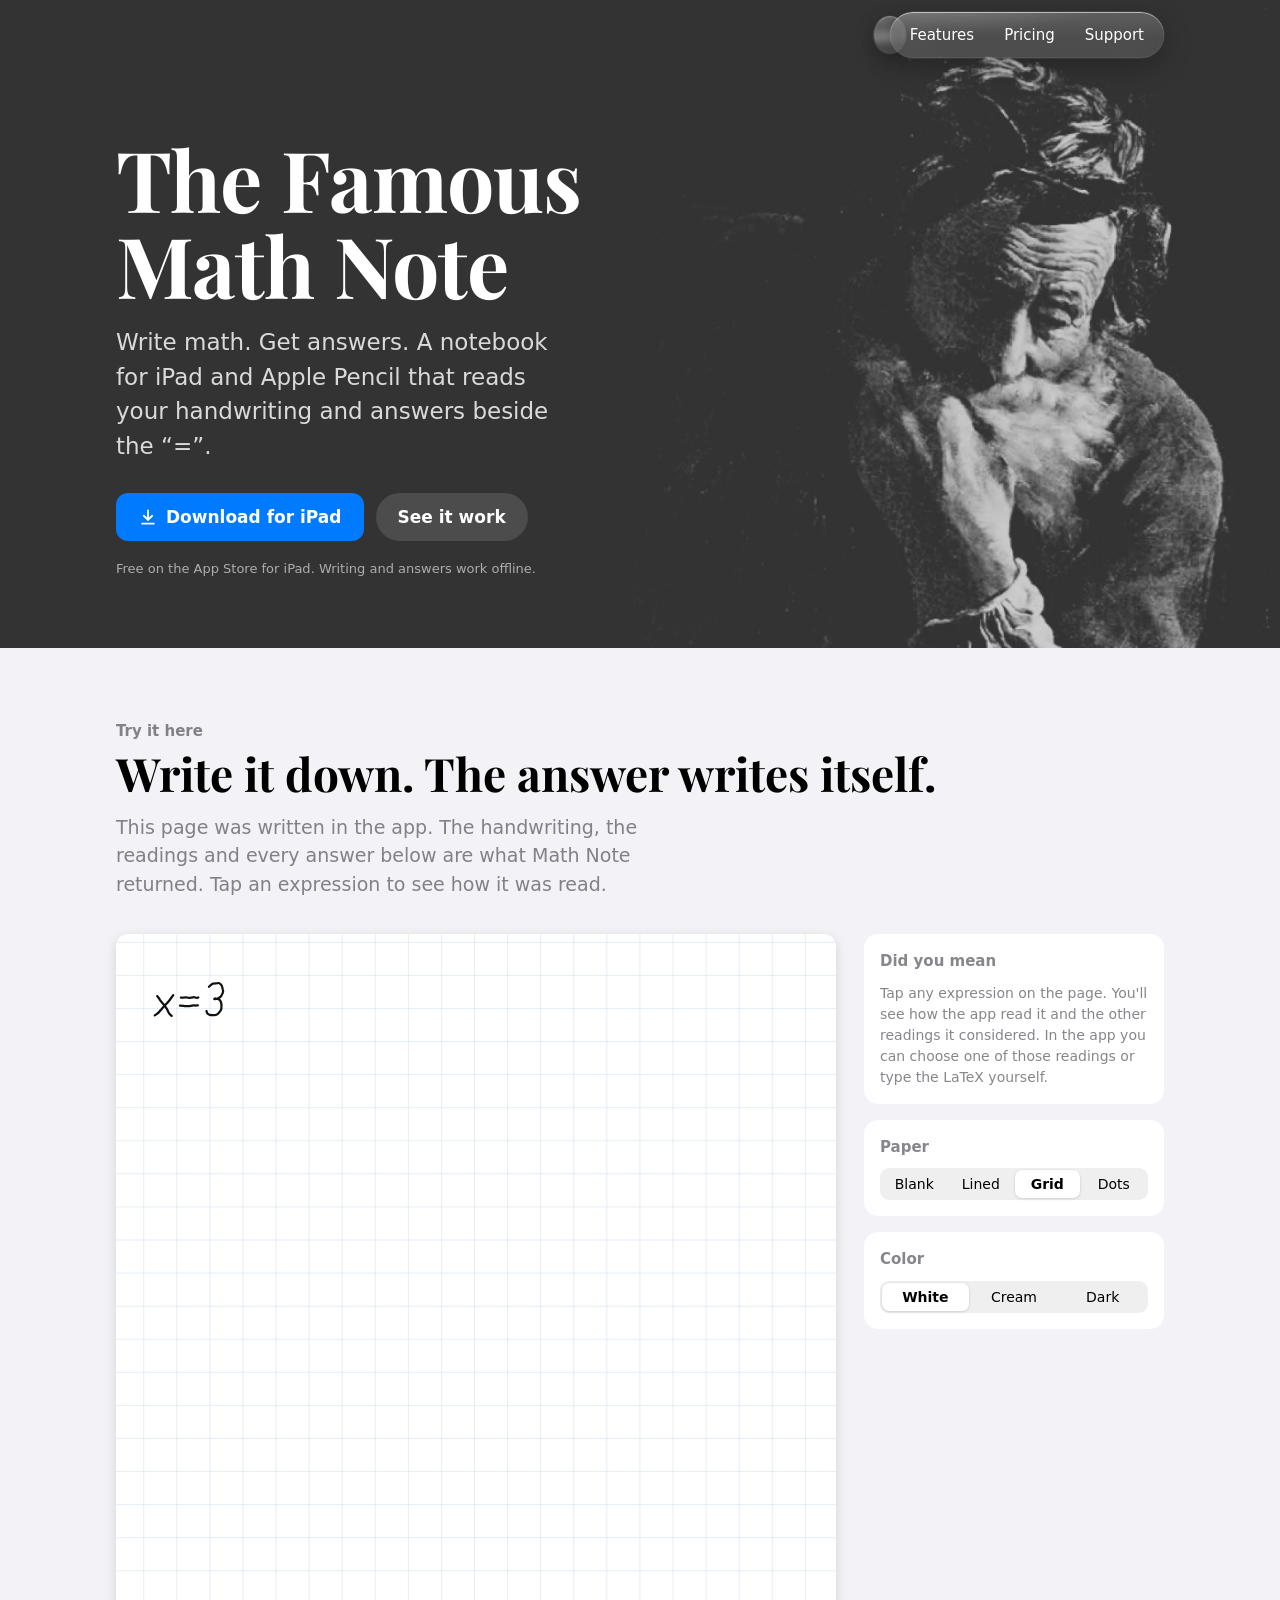
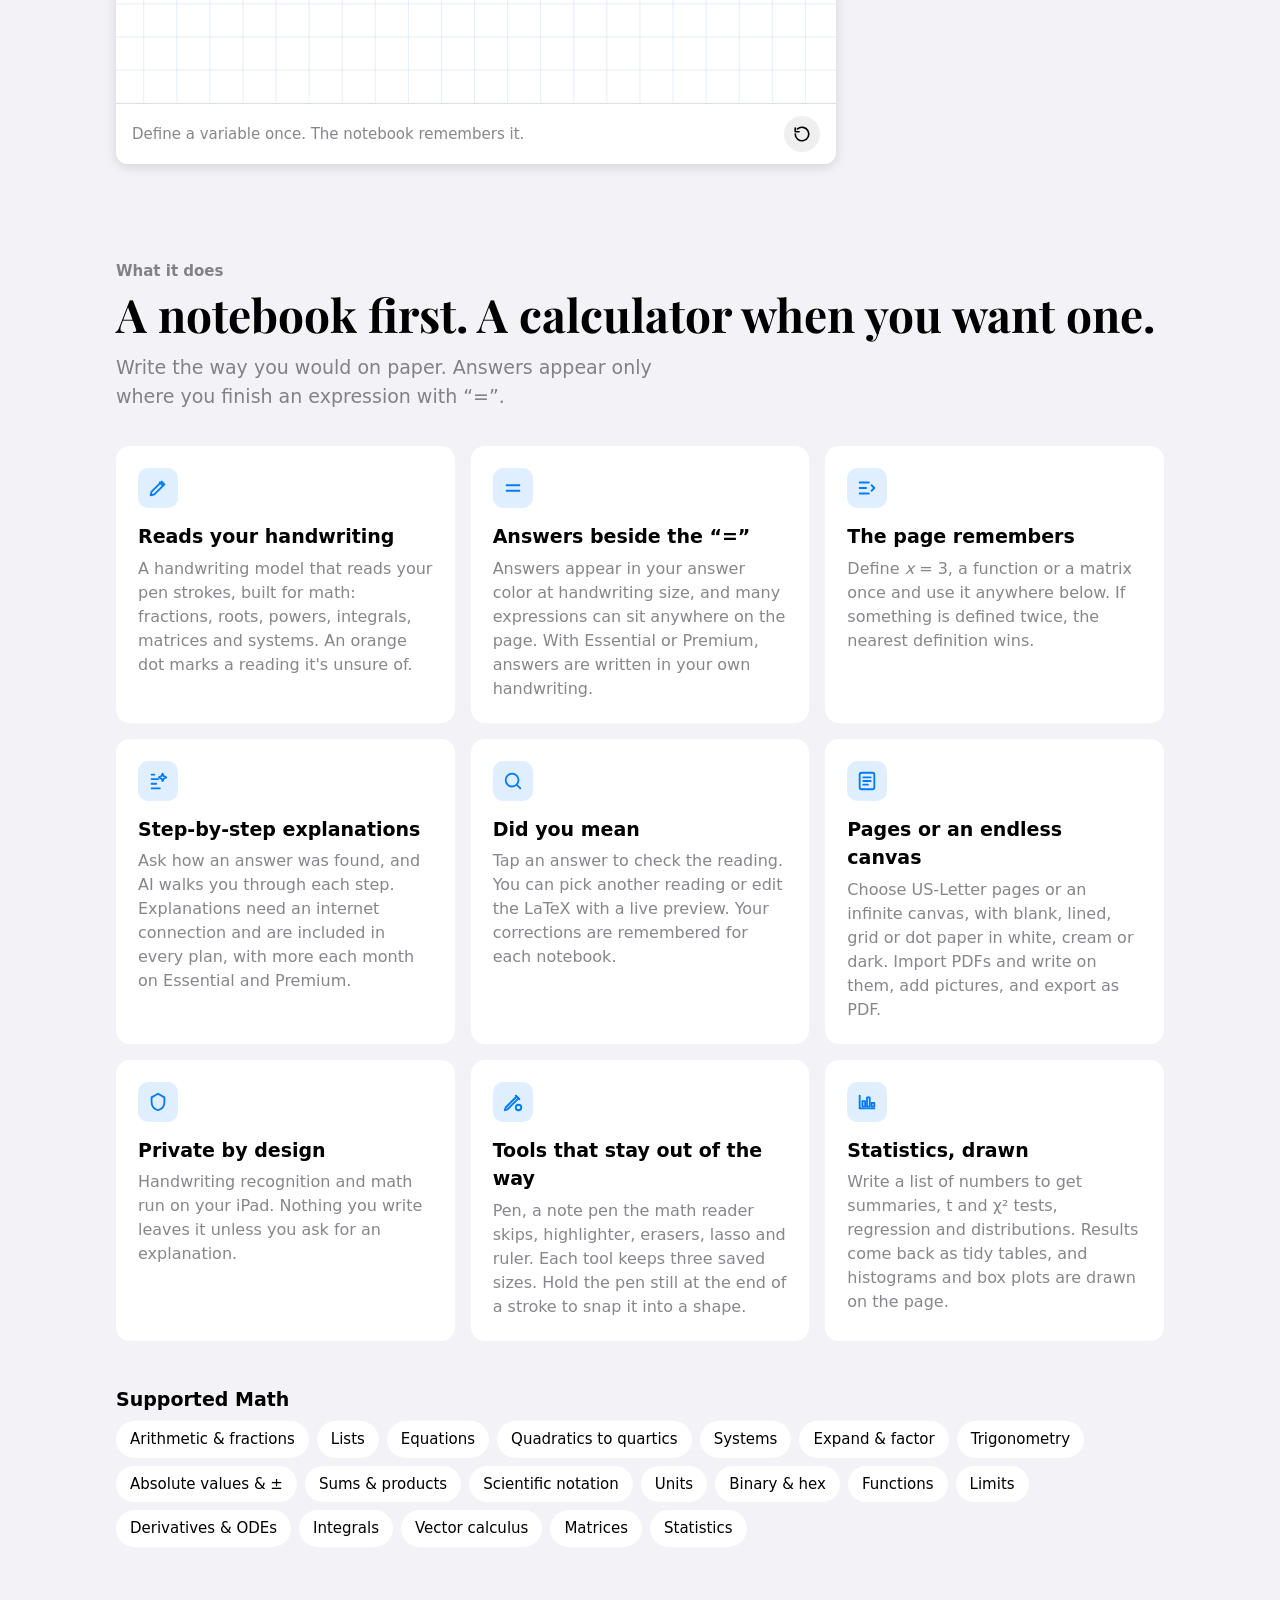
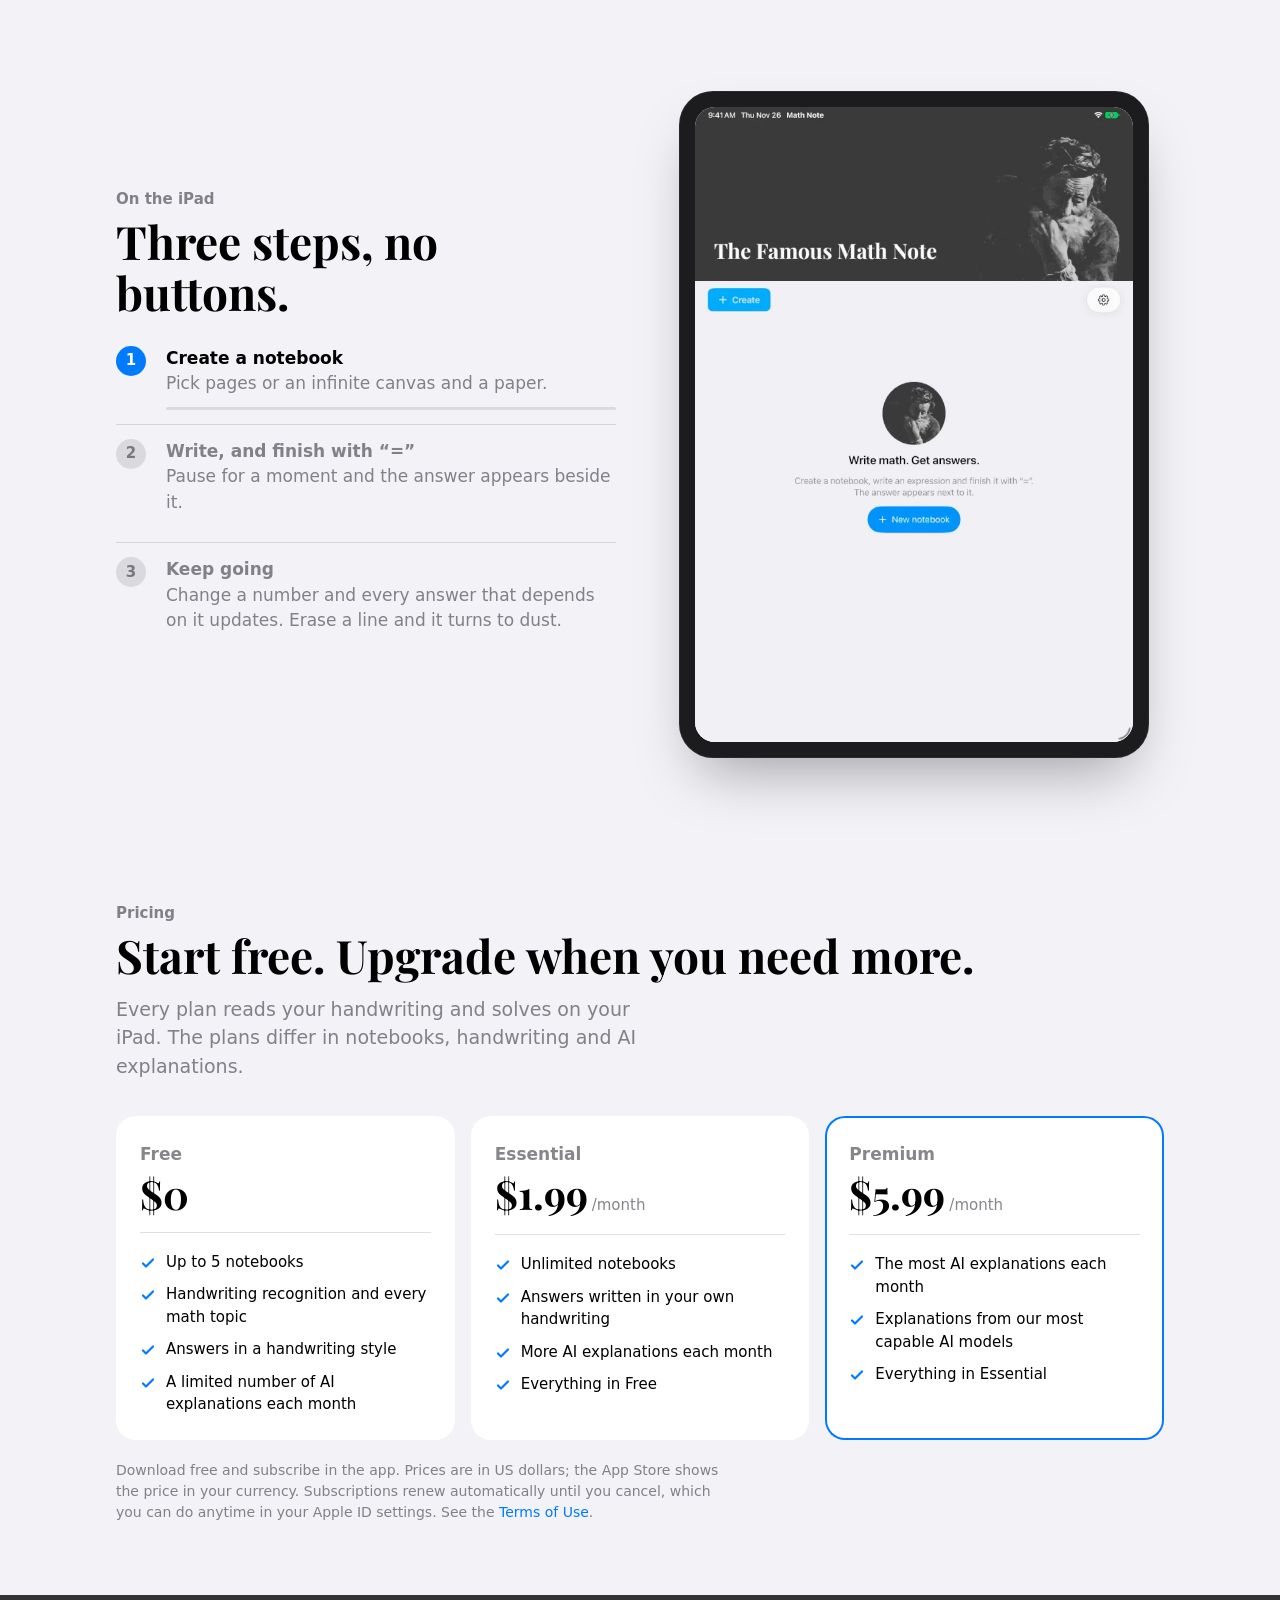
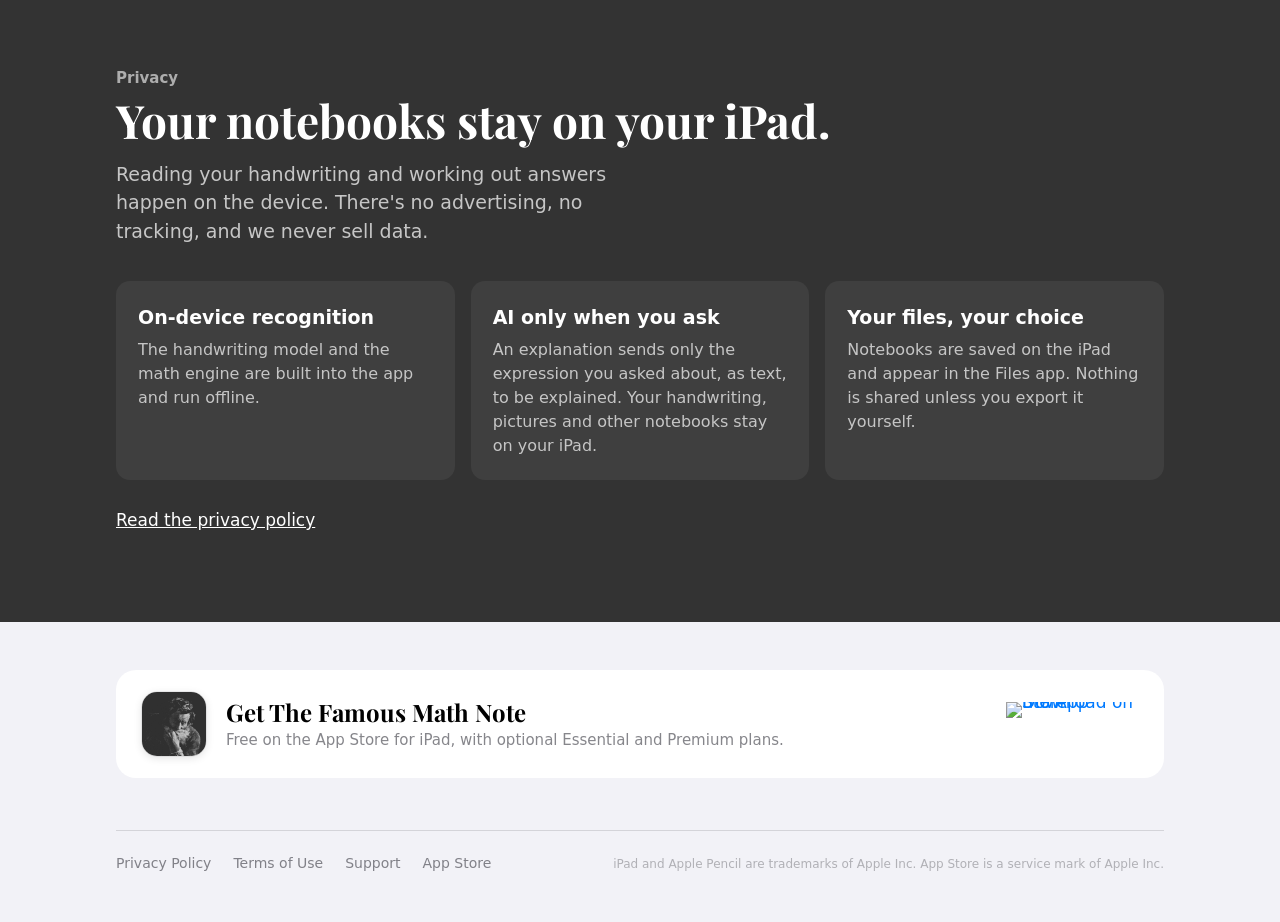
==== index.html @ 18a57a65 "Add the Math Note website for GitHub Pages Landing page with a live demo, step videos recorded in th" ====
<!doctype html>
<html lang="en">
<head>
<meta charset="utf-8">
<meta name="viewport" content="width=device-width, initial-scale=1">
<title>The Famous Math Note</title>
<meta name="description" content="Write math by hand on your iPad and get the answer next to it. Recognition and computing run entirely on the device.">
<meta name="theme-color" content="#333333">
<meta name="apple-itunes-app" content="app-id=0000000000">
<meta property="og:title" content="The Famous Math Note">
<meta property="og:description" content="Write math. Get answers. A handwriting math notebook for iPad that works entirely on the device.">
<meta property="og:image" content="assets/notebook.jpg">
<link rel="icon" href="assets/favicon.png">
<link rel="apple-touch-icon" href="assets/apple-touch-icon.png">
<link rel="preconnect" href="https://fonts.googleapis.com">
<link rel="preconnect" href="https://fonts.gstatic.com" crossorigin>
<link href="https://fonts.googleapis.com/css2?family=Patrick+Hand&family=Playfair+Display:wght@700&display=swap" rel="stylesheet">
<link rel="stylesheet" href="https://cdnjs.cloudflare.com/ajax/libs/KaTeX/0.16.9/katex.min.css">
<link rel="stylesheet" href="style.css">
</head>
<body>

<header class="banner">
  <div class="navbar" id="navbar">
  <div class="wrap topbar">
    <a class="brand glass" href="./"><span>The Famous Math Note</span></a>
    <nav class="toplinks glass" aria-label="Site">
      <a class="opt" href="#features">Features</a>
      <a class="opt" href="#pricing">Pricing</a>
      <a href="support.html">Support</a>
    </nav>
  </div>
  </div>
  <div class="wrap hero">
    <h1>The Famous Math Note</h1>
    <p class="lede">Write math. Get answers. A notebook for iPad and Apple Pencil that reads your handwriting and answers beside the “=”.</p>
    <div class="buttons">
      <a class="btn" href="#download" id="store">
        <svg viewBox="0 0 24 24" fill="none" stroke="currentColor" stroke-width="2.2" stroke-linecap="round" stroke-linejoin="round" aria-hidden="true"><path d="M12 4v11"/><path d="M7 10.5l5 5 5-5"/><path d="M5 20h14"/></svg>
        Download for iPad
      </a>
      <a class="btn capsule" href="#try">See it work</a>
    </div>
    <p class="status">Free on the App Store for iPad. Writing and answers work offline.</p>
  </div>
</header>

<main>
  <!-- ------------------------------------------------------------ the live page -->
  <section id="try">
    <div class="wrap">
      <p class="eyebrow">Try it here</p>
      <h2>Write it down. The answer writes itself.</h2>
      <p class="sub">This page was written in the app. The handwriting, the readings and every answer below are what Math Note returned. Tap an expression to see how it was read.</p>

      <div class="demo">
        <div class="sheet" id="sheet" data-color="white">
          <svg class="page" id="page" viewBox="40 60 740 790" role="img" aria-labelledby="pageTitle">
            <title id="pageTitle">A notebook page with handwritten math and blue answers</title>
            <defs>
              <pattern id="grid" width="34" height="34" patternUnits="userSpaceOnUse">
                <path d="M34 0H0V34" fill="none" stroke="var(--rule)" stroke-width="1"/>
              </pattern>
              <pattern id="lined" width="34" height="34" patternUnits="userSpaceOnUse">
                <path d="M0 34H34" fill="none" stroke="var(--rule)" stroke-width="1"/>
              </pattern>
              <pattern id="dots" width="34" height="34" patternUnits="userSpaceOnUse">
                <circle cx="17" cy="17" r="1.6" fill="var(--rule)"/>
              </pattern>
            </defs>
            <rect id="paperPattern" x="40" y="60" width="740" height="790" fill="url(#grid)"/>
            <line id="marginLine" x1="60" y1="60" x2="60" y2="850" stroke="var(--margin)" stroke-width="1.2" visibility="hidden"/>
            <g class="ink" id="ink"></g>
            <g id="answers"></g>
            <g id="hits"></g>
          </svg>
          <div class="caption-bar">
            <span class="cap" id="cap" aria-live="polite">Write anywhere on the page.</span>
            <button class="icon-btn" id="replay" title="Write it again" aria-label="Write it again">
              <svg viewBox="0 0 24 24" fill="none" stroke="currentColor" stroke-width="2.2" stroke-linecap="round" stroke-linejoin="round" aria-hidden="true"><path d="M3 12a9 9 0 1 0 3-6.7"/><path d="M3 4v5h5"/></svg>
            </button>
          </div>
        </div>

        <div class="panel">
          <div class="group dym" id="dym" aria-live="polite">
            <h3>Did you mean</h3>
            <div id="dymBody"></div>
          </div>
          <div class="group" id="tapHint">
            <h3>Did you mean</h3>
            <p class="hint">Tap any expression on the page. You'll see how the app read it and the other readings it considered. In the app you can choose one of those readings or type the LaTeX yourself.</p>
          </div>
          <div class="group">
            <h3>Paper</h3>
            <div class="seg" role="group" aria-label="Paper style" id="segStyle">
              <button aria-pressed="false" data-v="blank">Blank</button>
              <button aria-pressed="false" data-v="lined">Lined</button>
              <button aria-pressed="true" data-v="grid">Grid</button>
              <button aria-pressed="false" data-v="dots">Dots</button>
            </div>
          </div>
          <div class="group">
            <h3>Color</h3>
            <div class="seg" role="group" aria-label="Paper color" id="segColor">
              <button aria-pressed="true" data-v="white">White</button>
              <button aria-pressed="false" data-v="cream">Cream</button>
              <button aria-pressed="false" data-v="dark">Dark</button>
            </div>
          </div>
        </div>
      </div>
    </div>
  </section>

  <!-- ------------------------------------------------------------ features -->
  <section id="features" style="padding-top: 24px">
    <div class="wrap">
      <p class="eyebrow">What it does</p>
      <h2>A notebook first. A calculator when you want one.</h2>
      <p class="sub">Write the way you would on paper. Answers appear only where you finish an expression with “=”.</p>
      <div class="grid">
        <div class="card">
          <div class="sym"><svg viewBox="0 0 24 24" fill="none" stroke="currentColor" stroke-width="2" stroke-linecap="round" stroke-linejoin="round" aria-hidden="true"><path d="M4 20l4-1 11-11-3-3L5 16z"/><path d="M14 6l3 3"/></svg></div>
          <h3>Reads your handwriting</h3>
          <p>A handwriting model that reads your pen strokes, built for math: fractions, roots, powers, integrals, matrices and systems. An orange dot marks a reading it's unsure of.</p>
        </div>
        <div class="card">
          <div class="sym"><svg viewBox="0 0 24 24" fill="none" stroke="currentColor" stroke-width="2" stroke-linecap="round" aria-hidden="true"><path d="M5 9h14M5 15h14"/></svg></div>
          <h3>Answers beside the “=”</h3>
          <p>Answers appear in your answer color at handwriting size, and many expressions can sit anywhere on the page. With Essential or Premium, answers are written in your own handwriting.</p>
        </div>
        <div class="card">
          <div class="sym"><svg viewBox="0 0 24 24" fill="none" stroke="currentColor" stroke-width="2" stroke-linecap="round" stroke-linejoin="round" aria-hidden="true"><path d="M4 6h10M4 12h7M4 18h10"/><path d="M17 9l3 3-3 3"/></svg></div>
          <h3>The page remembers</h3>
          <p>Define <i>x</i>&nbsp;=&nbsp;3, a function or a matrix once and use it anywhere below. If something is defined twice, the nearest definition wins.</p>
        </div>
        <div class="card">
          <div class="sym"><svg viewBox="0 0 24 24" fill="none" stroke="currentColor" stroke-width="2" stroke-linecap="round" stroke-linejoin="round" aria-hidden="true"><path d="M5 5h3M5 10h7M5 15h5M5 20h9"/><path d="M17 4l1.2 2.6L21 8l-2.8 1.4L17 12l-1.2-2.6L13 8l2.8-1.4z"/></svg></div>
          <h3>Step-by-step explanations</h3>
          <p>Ask how an answer was found, and AI walks you through each step. Explanations need an internet connection and are included in every plan, with more each month on Essential and Premium.</p>
        </div>
        <div class="card">
          <div class="sym"><svg viewBox="0 0 24 24" fill="none" stroke="currentColor" stroke-width="2" stroke-linecap="round" stroke-linejoin="round" aria-hidden="true"><circle cx="11" cy="11" r="7"/><path d="M20 20l-4-4"/></svg></div>
          <h3>Did you mean</h3>
          <p>Tap an answer to check the reading. You can pick another reading or edit the LaTeX with a live preview. Your corrections are remembered for each notebook.</p>
        </div>
        <div class="card">
          <div class="sym"><svg viewBox="0 0 24 24" fill="none" stroke="currentColor" stroke-width="2" stroke-linecap="round" stroke-linejoin="round" aria-hidden="true"><rect x="4" y="3" width="16" height="18" rx="2"/><path d="M8 8h8M8 12h8M8 16h5"/></svg></div>
          <h3>Pages or an endless canvas</h3>
          <p>Choose US-Letter pages or an infinite canvas, with blank, lined, grid or dot paper in white, cream or dark. Import PDFs and write on them, add pictures, and export as PDF.</p>
        </div>
        <div class="card">
          <div class="sym"><svg viewBox="0 0 24 24" fill="none" stroke="currentColor" stroke-width="2" stroke-linecap="round" stroke-linejoin="round" aria-hidden="true"><path d="M12 3l7 4v5c0 4.5-3 7.7-7 9-4-1.3-7-4.5-7-9V7z"/></svg></div>
          <h3>Private by design</h3>
          <p>Handwriting recognition and math run on your iPad. Nothing you write leaves it unless you ask for an explanation.</p>
        </div>
        <div class="card">
          <div class="sym"><svg viewBox="0 0 24 24" fill="none" stroke="currentColor" stroke-width="2" stroke-linecap="round" stroke-linejoin="round" aria-hidden="true"><path d="M3 21l3-1 12-12-2-2L4 18z"/><path d="M15 5l4 4"/><circle cx="18" cy="18" r="3"/></svg></div>
          <h3>Tools that stay out of the way</h3>
          <p>Pen, a note pen the math reader skips, highlighter, erasers, lasso and ruler. Each tool keeps three saved sizes. Hold the pen still at the end of a stroke to snap it into a shape.</p>
        </div>
        <div class="card">
          <div class="sym"><svg viewBox="0 0 24 24" fill="none" stroke="currentColor" stroke-width="2" stroke-linecap="round" stroke-linejoin="round" aria-hidden="true"><path d="M4 19V5M4 19h16"/><rect x="7" y="11" width="3" height="6"/><rect x="12" y="7" width="3" height="10"/><rect x="17" y="13" width="3" height="4"/></svg></div>
          <h3>Statistics, drawn</h3>
          <p>Write a list of numbers to get summaries, t and χ² tests, regression and distributions. Results come back as tidy tables, and histograms and box plots are drawn on the page.</p>
        </div>
      </div>

      <h3 style="margin: 44px 0 4px; font-size: 19px">Supported Math</h3>
      <div class="topics">
        <span>Arithmetic &amp; fractions</span><span>Lists</span><span>Equations</span>
        <span>Quadratics to quartics</span><span>Systems</span><span>Expand &amp; factor</span><span>Trigonometry</span>
        <span>Absolute values &amp; ±</span><span>Sums &amp; products</span><span>Scientific notation</span><span>Units</span>
        <span>Binary &amp; hex</span><span>Functions</span><span>Limits</span><span>Derivatives &amp; ODEs</span>
        <span>Integrals</span><span>Vector calculus</span><span>Matrices</span><span>Statistics</span>
      </div>
    </div>
  </section>

  <!-- ------------------------------------------------------------ on the iPad -->
  <section>
    <div class="wrap ipad-row">
      <div>
        <p class="eyebrow">On the iPad</p>
        <h2>Three steps, no buttons.</h2>
        <ol class="steps" id="steps">
          <li class="on"><button type="button" data-v="assets/step1" aria-pressed="true"><b>Create a notebook</b><span>Pick pages or an infinite canvas and a paper.</span><span class="bar" aria-hidden="true"><i></i></span></button></li>
          <li><button type="button" data-v="assets/step2" aria-pressed="false"><b>Write, and finish with “=”</b><span>Pause for a moment and the answer appears beside it.</span><span class="bar" aria-hidden="true"><i></i></span></button></li>
          <li><button type="button" data-v="assets/step3" aria-pressed="false"><b>Keep going</b><span>Change a number and every answer that depends on it updates. Erase a line and it turns to dust.</span><span class="bar" aria-hidden="true"><i></i></span></button></li>
        </ol>
      </div>
      <div class="ipad"><video id="stepVideo" src="assets/step1.mp4" poster="assets/step1.jpg" width="720" height="1044" muted playsinline preload="metadata" aria-label="Math Note on iPad, recorded in the iPad simulator: each step in turn"></video></div>
    </div>
  </section>

  <!-- ------------------------------------------------------------ pricing -->
  <section id="pricing">
    <div class="wrap">
      <p class="eyebrow">Pricing</p>
      <h2>Start free. Upgrade when you need more.</h2>
      <p class="sub">Every plan reads your handwriting and solves on your iPad. The plans differ in notebooks, handwriting and AI explanations.</p>
      <div class="plans">
        <div class="plan">
          <h3>Free</h3>
          <p class="price"><b>$0</b></p>
          <ul>
            <li>Up to 5 notebooks</li>
            <li>Handwriting recognition and every math topic</li>
            <li>Answers in a handwriting style</li>
            <li>A limited number of AI explanations each month</li>
          </ul>
        </div>
        <div class="plan">
          <h3>Essential</h3>
          <p class="price"><b>$1.99</b><span>/month</span></p>
          <ul>
            <li>Unlimited notebooks</li>
            <li>Answers written in your own handwriting</li>
            <li>More AI explanations each month</li>
            <li>Everything in Free</li>
          </ul>
        </div>
        <div class="plan top">
          <h3>Premium</h3>
          <p class="price"><b>$5.99</b><span>/month</span></p>
          <ul>
            <li>The most AI explanations each month</li>
            <li>Explanations from our most capable AI models</li>
            <li>Everything in Essential</li>
          </ul>
        </div>
      </div>
      <p class="plan-note">Download free and subscribe in the app. Prices are in US dollars; the App Store shows the price in your currency. Subscriptions renew automatically until you cancel, which you can do anytime in your Apple ID settings. See the <a href="terms.html#subscriptions">Terms of Use</a>.</p>
    </div>
  </section>

  <!-- ------------------------------------------------------------ privacy -->
  <section class="band" id="privacy">
    <div class="wrap">
      <p class="eyebrow" style="color: rgba(255,255,255,0.6)">Privacy</p>
      <h2>Your notebooks stay on your iPad.</h2>
      <p class="sub">Reading your handwriting and working out answers happen on the device. There's no advertising, no tracking, and we never sell data.</p>
      <div class="grid">
        <div class="card"><h3>On-device recognition</h3><p>The handwriting model and the math engine are built into the app and run offline.</p></div>
        <div class="card"><h3>AI only when you ask</h3><p>An explanation sends only the expression you asked about, as text, to be explained. Your handwriting, pictures and other notebooks stay on your iPad.</p></div>
        <div class="card"><h3>Your files, your choice</h3><p>Notebooks are saved on the iPad and appear in the Files app. Nothing is shared unless you export it yourself.</p></div>
      </div>
      <p style="margin-top: 28px"><a href="privacy.html" style="color: #fff; text-decoration: underline">Read the privacy policy</a></p>
    </div>
  </section>
  <!-- ------------------------------------------------------------ get the app -->
  <section class="get" id="download">
    <div class="wrap">
      <div class="get-card">
        <img class="get-icon" src="assets/logo.png" alt="" width="72" height="72">
        <div class="get-text">
          <h2>Get The Famous Math Note</h2>
          <p>Free on the App Store for iPad, with optional Essential and Premium plans.</p>
        </div>
        <a class="store-badge" href="https://apps.apple.com/app/id0000000000"><img src="https://toolbox.marketingtools.apple.com/api/v2/badges/download-on-the-app-store/black/en-us" alt="Download on the App Store" width="150" height="50"></a>
      </div>
    </div>
  </section>
</main>

<footer>
  <div class="wrap"><div class="foot">
    <nav aria-label="Legal">
      <a href="privacy.html">Privacy Policy</a>
      <a href="terms.html">Terms of Use</a>
      <a href="support.html">Support</a>
      <a href="https://apps.apple.com/app/id0000000000">App Store</a>
    </nav>
    <p class="fine">iPad and Apple Pencil are trademarks of Apple Inc. App Store is a service mark of Apple Inc.</p>
  </div></div>
</footer>

<script src="https://cdnjs.cloudflare.com/ajax/libs/KaTeX/0.16.9/katex.min.js" defer></script>
<script src="demo-data.js" defer></script>
<script src="demo.js" defer></script>
<script src="nav.js" defer></script>
<script src="steps.js" defer></script>
</body>
</html>
---- style.css ----
/* The Famous Math Note: the app's own look on the web.
   Colors come from the app: BannerStyle.ground (#333), the iOS grouped backgrounds,
   system blue for answers and buttons, and PaperColor for the paper. */

:root {
  --ground: #333333;              /* BannerStyle.ground, the portrait's grey */
  --page: #f2f2f7;                /* systemGroupedBackground */
  --card: #ffffff;                /* secondarySystemGroupedBackground */
  --fill: rgba(120, 120, 128, 0.12);
  --text: #000000;
  --text-2: rgba(60, 60, 67, 0.62);
  --text-3: rgba(60, 60, 67, 0.36);
  --separator: rgba(60, 60, 67, 0.16);
  --blue: #007aff;                /* systemBlue: answers and buttons */
  --orange: #ff9500;              /* the uncertain-reading dot */
  --shadow: 0 3px 12px rgba(0, 0, 0, 0.13);   /* CardShadow */

  /* PaperColor.white */
  --paper: #ffffff;
  --rule: rgba(158, 189, 230, 0.55);
  --margin: rgba(230, 89, 89, 0.45);
  --ink: #111111;

  --display: "Playfair Display", "Times New Roman", serif;
  --ui: -apple-system, BlinkMacSystemFont, "SF Pro Text", "Segoe UI", system-ui, sans-serif;
  --hand: "Noteworthy", "Patrick Hand", "Comic Neue", cursive;
}

@media (prefers-color-scheme: dark) {
  :root:not([data-theme="light"]) {
    --page: #000000;
    --card: #1c1c1e;
    --fill: rgba(120, 120, 128, 0.24);
    --text: #ffffff;
    --text-2: rgba(235, 235, 245, 0.62);
    --text-3: rgba(235, 235, 245, 0.32);
    --separator: rgba(84, 84, 88, 0.6);
    --blue: #0a84ff;
    --orange: #ff9f0a;
    --shadow: 0 3px 14px rgba(0, 0, 0, 0.5);
  }
}
:root[data-theme="dark"] {
  --page: #000000;
  --card: #1c1c1e;
  --fill: rgba(120, 120, 128, 0.24);
  --text: #ffffff;
  --text-2: rgba(235, 235, 245, 0.62);
  --text-3: rgba(235, 235, 245, 0.32);
  --separator: rgba(84, 84, 88, 0.6);
  --blue: #0a84ff;
  --orange: #ff9f0a;
  --shadow: 0 3px 14px rgba(0, 0, 0, 0.5);
}

* { box-sizing: border-box; }
html { -webkit-text-size-adjust: 100%; scroll-behavior: smooth; }
@media (prefers-reduced-motion: reduce) { html { scroll-behavior: auto; } }
body {
  margin: 0;
  background: var(--page);
  color: var(--text);
  font: 17px/1.5 var(--ui);
  -webkit-font-smoothing: antialiased;
}
img { max-width: 100%; height: auto; display: block; }
a { color: var(--blue); text-decoration: none; }
a:hover { text-decoration: underline; }
:focus-visible { outline: 3px solid var(--blue); outline-offset: 2px; border-radius: 6px; }

.wrap { width: 100%; max-width: 1120px; margin: 0 auto; padding: 0 16px; }
@media (min-width: 700px) { .wrap { padding: 0 36px; } }

/* ------------------------------------------------------------ the banner */
.banner {
  position: relative;
  background-color: var(--ground);
  background-image: url("assets/banner.jpg");
  background-repeat: no-repeat;
  background-position: right bottom;
  background-size: auto 100%;
  color: #fff;
  overflow: hidden;
}
.banner.small { background-size: auto 100%; }
.banner::before {           /* keeps the words readable where they cross the portrait */
  content: "";
  position: absolute; inset: 0;
  background: linear-gradient(90deg, var(--ground) 0%, rgba(51,51,51,0.92) 45%, rgba(51,51,51,0) 75%);
  pointer-events: none;
}
.banner > * { position: relative; }

/* The navigation bar floats over the page like iPadOS's: separate capsules of Liquid Glass
   (a blurred, brightened view of what is behind, a bright rim on top, a soft shadow).
   Over the dark banner the glass is clear with white text; once the page scrolls under it,
   it takes the page's tint (nav.js sets .over-page). The title capsule appears when the
   page's large title has scrolled under the bar, as a large title collapses on iOS. */
.banner { padding-top: 72px; }
.banner > .navbar {
  position: fixed; top: 0; left: 0; right: 0; z-index: 50;
  padding-top: max(12px, env(safe-area-inset-top));
  pointer-events: none;                 /* only the capsules take touches */
}
.topbar { display: flex; align-items: center; justify-content: space-between; gap: 12px; }
.glass {
  --glass-fill: rgba(255, 255, 255, 0.12);
  --glass-rim: rgba(255, 255, 255, 0.55);
  --glass-edge: rgba(255, 255, 255, 0.16);
  --glass-ink: #fff;
  --glass-shadow: 0 8px 28px rgba(0, 0, 0, 0.28);
  position: relative;
  pointer-events: auto;
  display: flex; align-items: center;
  height: 46px; padding: 0 6px; border-radius: 999px;
  color: var(--glass-ink);
  background:
    linear-gradient(180deg, rgba(255, 255, 255, 0.10), rgba(255, 255, 255, 0) 55%),
    var(--glass-fill);
  -webkit-backdrop-filter: blur(22px) saturate(190%) brightness(1.06);
  backdrop-filter: blur(22px) saturate(190%) brightness(1.06);
  box-shadow:
    inset 0 1px 0.5px var(--glass-rim),           /* light catching the top edge */
    inset 0 -1px 1px rgba(255, 255, 255, 0.06),
    0 0 0 0.5px var(--glass-edge),
    var(--glass-shadow);
  transition: background-color 0.35s, color 0.35s, box-shadow 0.35s, opacity 0.3s, transform 0.3s;
}
.glass::after {                 /* the sheen: brighter at the top left, as if lit */
  content: ""; position: absolute; inset: 0; border-radius: inherit; pointer-events: none;
  background: radial-gradient(120% 140% at 15% -30%, rgba(255, 255, 255, 0.22), rgba(255, 255, 255, 0) 55%);
  mix-blend-mode: screen;
}
.navbar.over-page .glass {
  --glass-fill: rgba(255, 255, 255, 0.58);
  --glass-rim: rgba(255, 255, 255, 0.9);
  --glass-edge: rgba(0, 0, 0, 0.07);
  --glass-ink: #000;
  --glass-shadow: 0 6px 24px rgba(0, 0, 0, 0.12);
}
@media (prefers-color-scheme: dark) {
  :root:not([data-theme="light"]) .navbar.over-page .glass {
    --glass-fill: rgba(44, 44, 46, 0.55);
    --glass-rim: rgba(255, 255, 255, 0.22);
    --glass-edge: rgba(255, 255, 255, 0.1);
    --glass-ink: #fff;
    --glass-shadow: 0 8px 28px rgba(0, 0, 0, 0.5);
  }
}
:root[data-theme="dark"] .navbar.over-page .glass {
  --glass-fill: rgba(44, 44, 46, 0.55);
  --glass-rim: rgba(255, 255, 255, 0.22);
  --glass-edge: rgba(255, 255, 255, 0.1);
  --glass-ink: #fff;
  --glass-shadow: 0 8px 28px rgba(0, 0, 0, 0.5);
}
@supports not ((backdrop-filter: blur(1px)) or (-webkit-backdrop-filter: blur(1px))) {
  .glass { --glass-fill: rgba(60, 60, 60, 0.92); }
  .navbar.over-page .glass { --glass-fill: rgba(250, 250, 252, 0.96); }
}

/* The title capsule splits off the right-hand capsule, the way the Dynamic Island splits in two
   when a second app is running: a small pill buds out from under the left edge of the links
   capsule, which stretches toward it and snaps back; the pill then travels left to its place,
   widening to fit the title as it goes, overshoots a little (the rubber band) and settles.
   Scrolling back up runs it in reverse: the capsule shrinks and slides back into the links.
   nav.js sets --brand-w (full width) and --brand-dx (how far right the links capsule starts);
   without them the capsule simply fades. */
:root {
  --spring: cubic-bezier(0.34, 1.5, 0.64, 1);         /* browsers without linear() */
  --spring-soft: cubic-bezier(0.3, 1.2, 0.6, 1);
}
@supports (transition-timing-function: linear(0, 1)) {
:root {
  /* damped springs: ~10% overshoot for the width, ~4% for the travel */
  --spring: linear(0, 0.0339, 0.1207, 0.2403, 0.3762, 0.5151, 0.6472, 0.766, 0.8674, 0.9496, 1.0126,
    1.0576, 1.0866, 1.1021, 1.1068, 1.1033, 1.0942, 1.0815, 1.067, 1.0521, 1.038, 1.0253, 1.0144,
    1.0056, 0.9988, 0.9939, 0.9908, 0.9891, 0.9886, 0.9889, 0.9899, 0.9913, 0.9928, 0.9944, 0.9959,
    0.9973, 0.9984, 0.9994, 1.0001, 1.0006, 1);
  --spring-soft: linear(0, 0.0303, 0.1064, 0.2095, 0.3253, 0.4431, 0.5556, 0.6581, 0.7478, 0.8236,
    0.8857, 0.9347, 0.972, 0.9992, 1.0179, 1.0296, 1.036, 1.0383, 1.0377, 1.0352, 1.0314, 1.027,
    1.0225, 1.0181, 1.0141, 1.0105, 1.0074, 1.0049, 1.0029, 1.0014, 1.0003, 0.9995, 0.999, 0.9987,
    0.9985, 0.9985, 0.9986, 0.9988, 0.9989, 0.9991, 1);
}
}
.navbar .brand {
  z-index: 1;                          /* under the links capsule it comes out of */
  justify-content: center; overflow: hidden;
  width: var(--brand-w, auto);
  padding: 0 18px; font-weight: 600; white-space: nowrap;
  transform-origin: 100% 50%;
  translate: 0 0; scale: 1 1;
  transition:
    translate 0.78s var(--spring-soft),
    width 0.78s var(--spring) 0.06s,
    scale 0.6s var(--spring),
    opacity 0.12s ease-out,
    background-color 0.35s, color 0.35s, box-shadow 0.35s;
}
.navbar .toplinks { z-index: 2; transform-origin: 100% 50%; }
.navbar .brand, .navbar .brand:hover { color: var(--glass-ink); text-decoration: none; }
.navbar .brand span {
  font-family: var(--display); font-size: 18px;
  transition: opacity 0.3s ease-out 0.26s, filter 0.4s ease-out 0.22s, transform 0.6s var(--spring) 0.2s;
}
.navbar.title-hidden .brand {
  width: 46px;                         /* a pill as tall as it is wide */
  translate: var(--brand-dx, 0) 0;
  scale: 0.7 0.82;
  opacity: 0;
  pointer-events: none;
  transition:                          /* going back in: quick, no bounce */
    translate 0.42s cubic-bezier(0.5, 0, 0.75, 0.6),
    width 0.3s cubic-bezier(0.4, 0, 0.6, 1),
    scale 0.42s cubic-bezier(0.4, 0, 0.6, 1),
    opacity 0.1s linear 0.32s,
    background-color 0.35s, color 0.35s, box-shadow 0.35s;
}
.navbar.title-hidden .brand span {
  opacity: 0; filter: blur(6px); transform: scale(0.86);
  transition: opacity 0.12s ease-in, filter 0.12s ease-in, transform 0.2s ease-in;
}
/* the links capsule stretches toward the pill as it lets go of it (and as it takes it back) */
.navbar .toplinks.pull { animation: island-pull 0.62s cubic-bezier(0.3, 0, 0.3, 1); }
.navbar .toplinks.absorb { animation: island-absorb 0.5s cubic-bezier(0.3, 0, 0.3, 1); }
@keyframes island-pull {
  0%   { scale: 1 1; }
  22%  { scale: 1.045 0.95; }
  48%  { scale: 0.985 1.02; }
  72%  { scale: 1.006 0.995; }
  100% { scale: 1 1; }
}
@keyframes island-absorb {
  0%   { scale: 1 1; }
  60%  { scale: 1 1; }
  78%  { scale: 1.035 0.96; }
  100% { scale: 1 1; }
}
.navbar.no-anim .brand, .navbar.no-anim .brand span { transition: none !important; }
@media (prefers-reduced-motion: reduce) {
  .navbar .brand, .navbar.title-hidden .brand { width: var(--brand-w, auto); translate: none; scale: none; transition: opacity 0.2s; }
  .navbar .brand span, .navbar.title-hidden .brand span { filter: none; transform: none; transition: opacity 0.2s; }
  .navbar .toplinks.pull, .navbar .toplinks.absorb { animation: none; }
}
.toplinks { gap: 2px; margin-left: auto; }
.toplinks a {
  color: var(--glass-ink); font-size: 15px; font-weight: 500;
  height: 36px; padding: 0 14px; border-radius: 999px; display: flex; align-items: center;
  transition: background-color 0.2s;
}
.toplinks a:hover { background: rgba(127, 127, 127, 0.16); text-decoration: none; }
.toplinks a:active { background: rgba(127, 127, 127, 0.26); }
@media (max-width: 560px) {
  .toplinks a.opt { display: none; }
  .navbar .brand { padding: 0 14px; }
  .navbar .brand span { font-size: 16px; }
  .navbar.title-hidden .brand { width: 42px; }
  .glass { height: 42px; }
  .toplinks a { padding: 0 11px; }
}
@media (prefers-reduced-motion: reduce) { .glass { transition: none; } }

/* the menu button and its menu: phones show one button in place of the links */
.menu-btn {
  display: none; width: 36px; height: 36px; border: 0; padding: 0; border-radius: 50%;
  background: transparent; color: var(--glass-ink); cursor: pointer;
  flex-direction: column; align-items: center; justify-content: center; gap: 4px;
  -webkit-tap-highlight-color: transparent;
}
.menu-btn:active { background: rgba(127, 127, 127, 0.26); }
.menu-btn i {
  display: block; width: 17px; height: 2px; border-radius: 1px; background: currentColor;
  transition: transform 0.4s var(--spring), opacity 0.2s;
}
.navbar.menu-open .menu-btn i:nth-child(1) { transform: translateY(6px) rotate(45deg); }
.navbar.menu-open .menu-btn i:nth-child(2) { opacity: 0; transform: scaleX(0.2); }
.navbar.menu-open .menu-btn i:nth-child(3) { transform: translateY(-6px) rotate(-45deg); }
.topbar { position: relative; }
.menu {
  position: absolute; right: 16px; top: calc(100% + 8px);
  height: auto; min-width: 200px; padding: 6px; border-radius: 22px;
  flex-direction: column; align-items: stretch;
  --glass-fill: rgba(30, 30, 32, 0.62);
  transform-origin: calc(100% - 24px) -20px;
  opacity: 0; scale: 0.6; translate: 0 -10px; visibility: hidden;
  transition: opacity 0.18s, scale 0.25s ease-in, translate 0.25s ease-in, visibility 0s 0.25s,
    background-color 0.35s, color 0.35s, box-shadow 0.35s;
}
.navbar.over-page .menu { --glass-fill: rgba(255, 255, 255, 0.78); }
:root[data-theme="dark"] .navbar.over-page .menu { --glass-fill: rgba(44, 44, 46, 0.8); }
@media (prefers-color-scheme: dark) { :root:not([data-theme="light"]) .navbar.over-page .menu { --glass-fill: rgba(44, 44, 46, 0.8); } }
.navbar.menu-open .menu {
  opacity: 1; scale: 1; translate: 0 0; visibility: visible;
  transition: opacity 0.15s, scale 0.55s var(--spring), translate 0.55s var(--spring), visibility 0s,
    background-color 0.35s, color 0.35s, box-shadow 0.35s;
}
.menu a {
  position: relative; z-index: 1;
  color: var(--glass-ink); font-size: 17px; font-weight: 500;
  padding: 11px 14px; border-radius: 16px;
}
.menu a:hover { background: rgba(127, 127, 127, 0.16); text-decoration: none; }
.menu a:active { background: rgba(127, 127, 127, 0.26); }
.menu a + a { box-shadow: 0 -0.5px 0 rgba(127, 127, 127, 0.3); }
.menu a:hover + a, .menu a:active + a { box-shadow: none; }
@media (max-width: 560px) {
  .toplinks a { display: none; }
  .menu-btn { display: flex; }
  .toplinks { padding: 0 3px; }
}
@media (min-width: 561px) { .menu { display: none; } }
@media (prefers-reduced-motion: reduce) {
  .menu, .navbar.menu-open .menu { scale: none; translate: none; transition: opacity 0.15s, visibility 0s; }
  .menu-btn i { transition: none; }
}

.hero { padding-top: 64px; padding-bottom: 56px; min-height: 520px; display: flex; flex-direction: column; justify-content: flex-end; }
.hero h1 {
  font-family: var(--display); font-weight: 700;
  font-size: clamp(42px, 7.4vw, 84px); line-height: 1.02; letter-spacing: -0.01em;
  margin: 0 0 18px; max-width: 11ch;
}
.hero p.lede { font-size: clamp(19px, 2.2vw, 23px); color: rgba(255,255,255,0.82); max-width: 30ch; margin: 0 0 30px; }
.hero .status { font-size: 13px; color: rgba(255,255,255,0.6); margin-top: 18px; }
@media (max-width: 700px) {
  .banner { background-size: auto 340px; background-position: right top; }
  .banner::before { background: linear-gradient(180deg, rgba(51,51,51,0) 0, rgba(51,51,51,0) 190px, var(--ground) 340px); }
  .banner.small { background-size: auto 100%; background-position: right bottom; }
  .banner.small::before { background: linear-gradient(90deg, var(--ground) 30%, rgba(51,51,51,0.75) 100%); }
  .hero { min-height: 0; padding-top: 210px; }
}

.buttons { display: flex; flex-wrap: wrap; gap: 12px; align-items: center; }
.btn {
  display: inline-flex; align-items: center; gap: 8px;
  height: 48px; padding: 0 22px; border-radius: 12px;
  font: 600 17px var(--ui); border: 0; cursor: pointer;
  background: var(--blue); color: #fff;
}
.btn:hover { text-decoration: none; filter: brightness(1.08); }
.btn svg { width: 20px; height: 20px; }
.btn.capsule { border-radius: 999px; background: rgba(255,255,255,0.12); color: #fff; }
.btn.capsule:hover { background: rgba(255,255,255,0.18); }
.btn[aria-disabled="true"] { cursor: default; }

/* ------------------------------------------------------------ sections */
section { padding: 72px 0; scroll-margin-top: 0; }
#try, #features, #privacy { scroll-margin-top: 10px; }
.eyebrow { font-size: 15px; font-weight: 600; color: var(--text-2); margin: 0 0 6px; }
h2 {
  font-family: var(--display); font-weight: 700;
  font-size: clamp(32px, 4.4vw, 46px); line-height: 1.1; margin: 0 0 14px;
}
.sub { color: var(--text-2); font-size: 19px; max-width: 46ch; margin: 0 0 36px; }

/* ------------------------------------------------------------ the live page */
.demo { display: grid; grid-template-columns: minmax(0, 1fr) 300px; gap: 28px; align-items: start; }
@media (max-width: 900px) { .demo { grid-template-columns: minmax(0, 1fr); } }

.sheet {
  position: relative;
  background: var(--paper);
  border-radius: 12px;
  box-shadow: var(--shadow);
  overflow: hidden;
  transition: background-color 0.3s;
}
.sheet svg.page { display: block; width: 100%; height: auto; touch-action: manipulation; }
.sheet .ink path { fill: none; stroke: var(--ink); stroke-width: 2.3; stroke-linecap: round; stroke-linejoin: round; }
.sheet[data-color="cream"] { --paper: #fcf7e6; --rule: rgba(179, 168, 140, 0.45); --margin: rgba(230, 89, 89, 0.45); --ink: #111; }
.sheet[data-color="dark"]  { --paper: #212329; --rule: rgba(255, 255, 255, 0.13); --margin: rgba(230, 102, 102, 0.35); --ink: #f2f2f2; }
.sheet[data-color="white"] { --paper: #ffffff; --rule: rgba(158, 189, 230, 0.55); --margin: rgba(230, 89, 89, 0.45); --ink: #111; }

.answer { fill: var(--blue); font-family: var(--hand); opacity: 0; transition: opacity 0.45s ease; }
.answer line { stroke: var(--blue); stroke-width: 2.4; stroke-linecap: round; }
.answer.on { opacity: 1; }
.dot { fill: var(--orange); opacity: 0; transition: opacity 0.45s ease; }
.dot.on { opacity: 1; }
.hit { fill: transparent; cursor: pointer; }
.hit:hover, .hit:focus-visible { fill: rgba(0, 122, 255, 0.06); outline: none; }
.hit.sel { fill: rgba(0, 122, 255, 0.10); }

.caption-bar {
  display: flex; align-items: center; gap: 12px; justify-content: space-between;
  padding: 12px 16px; border-top: 1px solid var(--separator);
  background: var(--card); font-size: 15px; color: var(--text-2); min-height: 52px;
}
.caption-bar .cap { flex: 1; transition: opacity 0.25s; }
.icon-btn {
  flex: none; width: 36px; height: 36px; border-radius: 50%; border: 0; cursor: pointer;
  background: var(--fill); color: var(--text); display: grid; place-items: center;
}
.icon-btn svg { width: 18px; height: 18px; }

.panel { display: flex; flex-direction: column; gap: 16px; }
.group {
  background: var(--card); border-radius: 14px; padding: 16px;
}
.group h3 { font-size: 15px; font-weight: 600; color: var(--text-2); margin: 0 0 10px; }
.seg {
  display: grid; grid-auto-flow: column; grid-auto-columns: 1fr;
  background: var(--fill); border-radius: 9px; padding: 2px; gap: 2px;
}
.seg button {
  border: 0; background: transparent; color: var(--text); cursor: pointer;
  font: 500 14px var(--ui); padding: 6px 4px; border-radius: 7px;
}
.seg button[aria-pressed="true"] { background: var(--card); box-shadow: 0 1px 3px rgba(0,0,0,0.12), 0 0 0 0.5px rgba(0,0,0,0.04); font-weight: 600; }
:root[data-theme="dark"] .seg button[aria-pressed="true"] { background: #636366; }
@media (prefers-color-scheme: dark) { :root:not([data-theme="light"]) .seg button[aria-pressed="true"] { background: #636366; } }
.hint { font-size: 14px; color: var(--text-2); margin: 0; }
.hint b { color: var(--text); font-weight: 600; }

/* "Did you mean": the app's sheet, as a card */
.dym { display: none; }
.dym.on { display: block; }
.dym .line-title { font-size: 12px; font-weight: 600; color: var(--text-2); margin: 10px 0 4px; }
.dym ul { list-style: none; margin: 0; padding: 0; }
.dym li {
  display: flex; align-items: center; gap: 8px; justify-content: space-between;
  padding: 8px 10px; border-radius: 10px; font-size: 15px; overflow-x: auto;
}
.dym li + li { margin-top: 2px; }
.dym li.cur { background: rgba(0, 122, 255, 0.10); }
.dym li .check { color: var(--blue); flex: none; font-weight: 700; }
.dym .ans { margin-top: 12px; padding-top: 12px; border-top: 1px solid var(--separator); }
.dym .ans .k { color: var(--blue); font-size: 17px; overflow-x: auto; }
.dym .ans small { display: block; color: var(--text-2); font-size: 13px; margin-top: 4px; }
.dym .uncertain { display: flex; gap: 6px; align-items: flex-start; font-size: 13px; color: var(--text-2); margin-top: 8px; }
.dym .uncertain i { width: 9px; height: 9px; border-radius: 50%; background: var(--orange); flex: none; margin-top: 4px; }

/* ------------------------------------------------------------ features */
.grid { display: grid; grid-template-columns: repeat(auto-fill, minmax(260px, 1fr)); gap: 16px; }
.card {
  background: var(--card); border-radius: 14px; padding: 22px;
}
.card .sym {
  width: 40px; height: 40px; border-radius: 10px; display: grid; place-items: center;
  background: rgba(0, 122, 255, 0.12); color: var(--blue); margin-bottom: 14px;
}
.card .sym svg { width: 22px; height: 22px; }
.card h3 { font-size: 19px; margin: 0 0 6px; }
.card p { margin: 0; color: var(--text-2); font-size: 16px; }

.topics { display: flex; flex-wrap: wrap; gap: 8px; margin-top: 8px; }
.topics span {
  background: var(--card); border-radius: 999px; padding: 7px 14px; font-size: 15px;
}

/* ------------------------------------------------------------ on the iPad */
.ipad-row { display: grid; grid-template-columns: minmax(0, 1fr) minmax(0, 1fr); gap: 48px; align-items: center; }
@media (max-width: 820px) { .ipad-row { grid-template-columns: minmax(0, 1fr); } }
.ipad {
  background: #1c1c1e; border-radius: 34px; padding: 16px;
  box-shadow: 0 30px 60px -20px rgba(0,0,0,0.35), 0 0 0 1px rgba(255,255,255,0.06) inset;
  max-width: 470px; margin: 0 auto;
}
.ipad video { display: block; border-radius: 20px; width: 100%; height: auto; aspect-ratio: 720 / 1044; background: #fff; }
.steps { counter-reset: s; list-style: none; padding: 0; margin: 0; }
.steps li { counter-increment: s; display: grid; grid-template-columns: 36px 1fr; gap: 14px; padding: 14px 0; border-top: 1px solid var(--separator); }
.steps li:first-child { border-top: 0; }
.steps li::before {
  content: counter(s); width: 30px; height: 30px; border-radius: 50%; display: grid; place-items: center;
  background: var(--blue); color: #fff; font-weight: 600; font-size: 15px;
  transition: background-color 0.3s, color 0.3s;
}
.steps b { display: block; }
.steps span { color: var(--text-2); }
/* with the videos: each step is a button, and the playing one shows its progress */
.steps button {
  all: unset; box-sizing: border-box; display: block; width: 100%; cursor: pointer;
  border-radius: 10px; -webkit-tap-highlight-color: transparent;
}
.steps button:focus-visible { outline: 2px solid var(--blue); outline-offset: 4px; }
.steps.live li:not(.on)::before { background: rgba(127, 127, 127, 0.2); color: var(--text-2); }
.steps.live li:not(.on) b { color: var(--text-2); }
.steps.live li:not(.on) button:hover b { color: var(--text); }
.steps .bar { display: block; height: 3px; border-radius: 2px; margin-top: 10px; background: rgba(127, 127, 127, 0.2); overflow: hidden; opacity: 0; transition: opacity 0.3s; }
.steps .bar i { display: block; height: 100%; width: 100%; background: var(--blue); transform-origin: 0 50%; transform: scaleX(0); }
.steps.live li.on .bar { opacity: 1; }

/* ------------------------------------------------------------ privacy band */
.band { background: var(--ground); color: #fff; }
.band h2 { color: #fff; }
.band .sub { color: rgba(255,255,255,0.72); }
.band .grid .card { background: rgba(255,255,255,0.06); }
.band .card p { color: rgba(255,255,255,0.7); }
.band .card .sym { background: rgba(255,255,255,0.1); color: #fff; }

/* ------------------------------------------------------------ footer */
footer { padding: 16px 0 48px; font-size: 14px; color: var(--text-2); }
.foot {
  display: flex; flex-wrap: wrap; align-items: baseline; justify-content: space-between; gap: 10px 32px;
  padding-top: 22px; border-top: 1px solid var(--separator);
}
.foot nav { display: flex; flex-wrap: wrap; gap: 6px 22px; }
.foot nav a { color: var(--text-2); }
.foot nav a:hover { color: var(--text); text-decoration: none; }
.foot .fine { margin: 0; font-size: 12px; color: var(--text-3); }

/* ------------------------------------------------------------ legal pages */
.doc-head { padding-top: 40px; padding-bottom: 44px; }
.doc-head h1 { font-family: var(--display); font-size: clamp(36px, 6vw, 56px); line-height: 1.05; margin: 0 0 10px; }
.doc-head p { margin: 0; color: rgba(255,255,255,0.72); }
.doc { max-width: 760px; padding-top: 40px; padding-bottom: 24px; }
.doc .summary { background: var(--card); border-radius: 14px; padding: 18px 22px; margin-bottom: 28px; }
.doc .summary ul { margin: 6px 0 0; padding-left: 20px; }
.doc h2 { font-family: var(--ui); font-size: 22px; font-weight: 700; margin: 36px 0 8px; }
.doc h3 { font-size: 17px; margin: 22px 0 6px; }
.doc p, .doc li { color: var(--text); }
.doc ul { padding-left: 22px; }
.doc li + li { margin-top: 4px; }
.doc .muted { color: var(--text-2); }
.doc table { border-collapse: collapse; width: 100%; font-size: 15px; margin: 8px 0; }
.doc th, .doc td { text-align: left; padding: 8px 10px; border-bottom: 1px solid var(--separator); vertical-align: top; }
.doc th { color: var(--text-2); font-weight: 600; }
.table-scroll { overflow-x: auto; }
.caps { text-transform: uppercase; font-size: 15px; }
details.faq { background: var(--card); border-radius: 14px; padding: 4px 18px; margin: 10px 0; }
details.faq summary { cursor: pointer; font-weight: 600; padding: 12px 0; }
details.faq p { margin-top: 0; }

/* ------------------------------------------------------------ App Store */
.store-badge { display: inline-block; line-height: 0; border-radius: 10px; }
.store-badge img { height: 50px; width: auto; }
.store-badge:hover { filter: brightness(1.15); }
.get { padding: 48px 0 36px; }
.get-card {
  display: flex; align-items: center; gap: 20px;
  background: var(--card); border-radius: 20px; padding: 22px 26px;
}
.get-icon {                               /* the app icon's rounded square */
  width: 64px; height: 64px; flex: none;
  border-radius: 15px; box-shadow: 0 2px 8px rgba(0, 0, 0, 0.12), 0 0 0 0.5px var(--separator);
}
.get-text { flex: 1; min-width: 0; }
.get-text h2 { font-size: 24px; line-height: 1.2; margin: 0 0 2px; }
.get-text p { margin: 0; font-size: 15px; color: var(--text-2); }
.get-card .store-badge { flex: none; }
.get-card .store-badge img { height: 44px; }
@media (max-width: 600px) {
  .get-card { flex-wrap: wrap; gap: 14px 16px; padding: 18px; }
  .get-icon { width: 56px; height: 56px; border-radius: 13px; }
  .get-text h2 { font-size: 20px; }
  .get-card .store-badge { flex-basis: 100%; }
}

/* "Download for iPad" scrolls here; the badge gives a small nod when it arrives */
#download { scroll-margin-top: 40px; }
#download:target .store-badge { animation: badge-nod 0.7s var(--spring) 0.55s both; }
@keyframes badge-nod {
  0% { transform: scale(1); }
  40% { transform: scale(1.08); }
  100% { transform: scale(1); }
}
@media (prefers-reduced-motion: reduce) { #download:target .store-badge { animation: none; } }

/* ------------------------------------------------------------ pricing */
.plans { display: grid; grid-template-columns: repeat(3, minmax(0, 1fr)); gap: 16px; align-items: stretch; }
@media (max-width: 860px) { .plans { grid-template-columns: minmax(0, 1fr); } }
.plan { background: var(--card); border-radius: 20px; padding: 26px 24px 24px; display: flex; flex-direction: column; }
.plan.top { box-shadow: inset 0 0 0 2px var(--blue); }
.plan h3 { font-size: 17px; font-weight: 600; color: var(--text-2); margin: 0 0 6px; }
.plan .price { margin: 0 0 18px; display: flex; align-items: baseline; gap: 4px; }
.plan .price b { font-family: var(--display); font-size: 40px; line-height: 1; color: var(--text); }
.plan .price span { font-size: 15px; color: var(--text-2); }
.plan ul { list-style: none; padding: 18px 0 0; margin: 0; border-top: 1px solid var(--separator); }
.plan li { position: relative; padding-left: 26px; font-size: 15px; }
.plan li + li { margin-top: 10px; }
.plan li::before {
  content: ""; position: absolute; left: 0; top: 4px; width: 16px; height: 16px;
  background: var(--blue);
  -webkit-mask: url("data:image/svg+xml,%3Csvg xmlns='http://www.w3.org/2000/svg' viewBox='0 0 16 16'%3E%3Cpath d='M3 8.5l3 3 7-7' fill='none' stroke='black' stroke-width='2.2' stroke-linecap='round' stroke-linejoin='round'/%3E%3C/svg%3E") center / contain no-repeat;
          mask: url("data:image/svg+xml,%3Csvg xmlns='http://www.w3.org/2000/svg' viewBox='0 0 16 16'%3E%3Cpath d='M3 8.5l3 3 7-7' fill='none' stroke='black' stroke-width='2.2' stroke-linecap='round' stroke-linejoin='round'/%3E%3C/svg%3E") center / contain no-repeat;
}
.plan-note { margin: 20px 0 0; font-size: 14px; color: var(--text-2); max-width: 70ch; }
#pricing { scroll-margin-top: 10px; }
.doc h2, .doc [id] { scroll-margin-top: 80px; }
.band .grid { grid-template-columns: repeat(auto-fit, minmax(220px, 1fr)); }
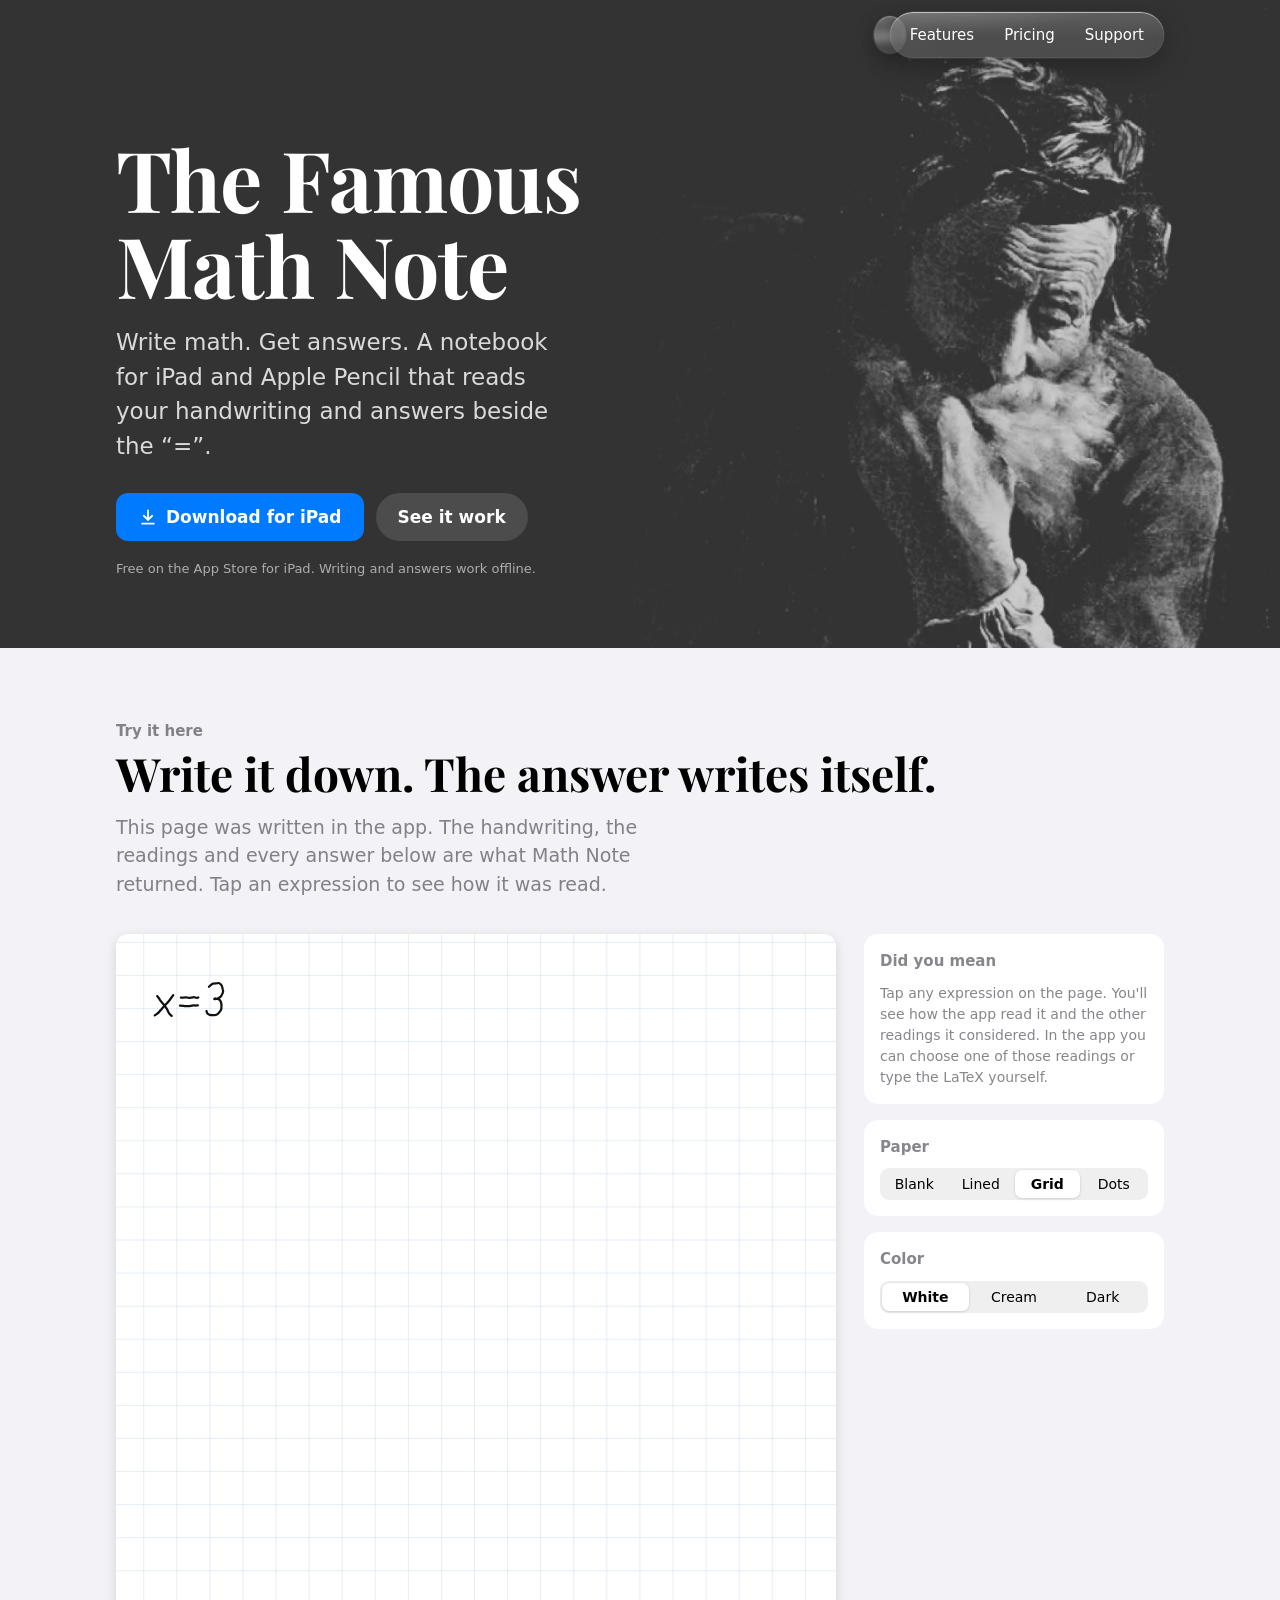
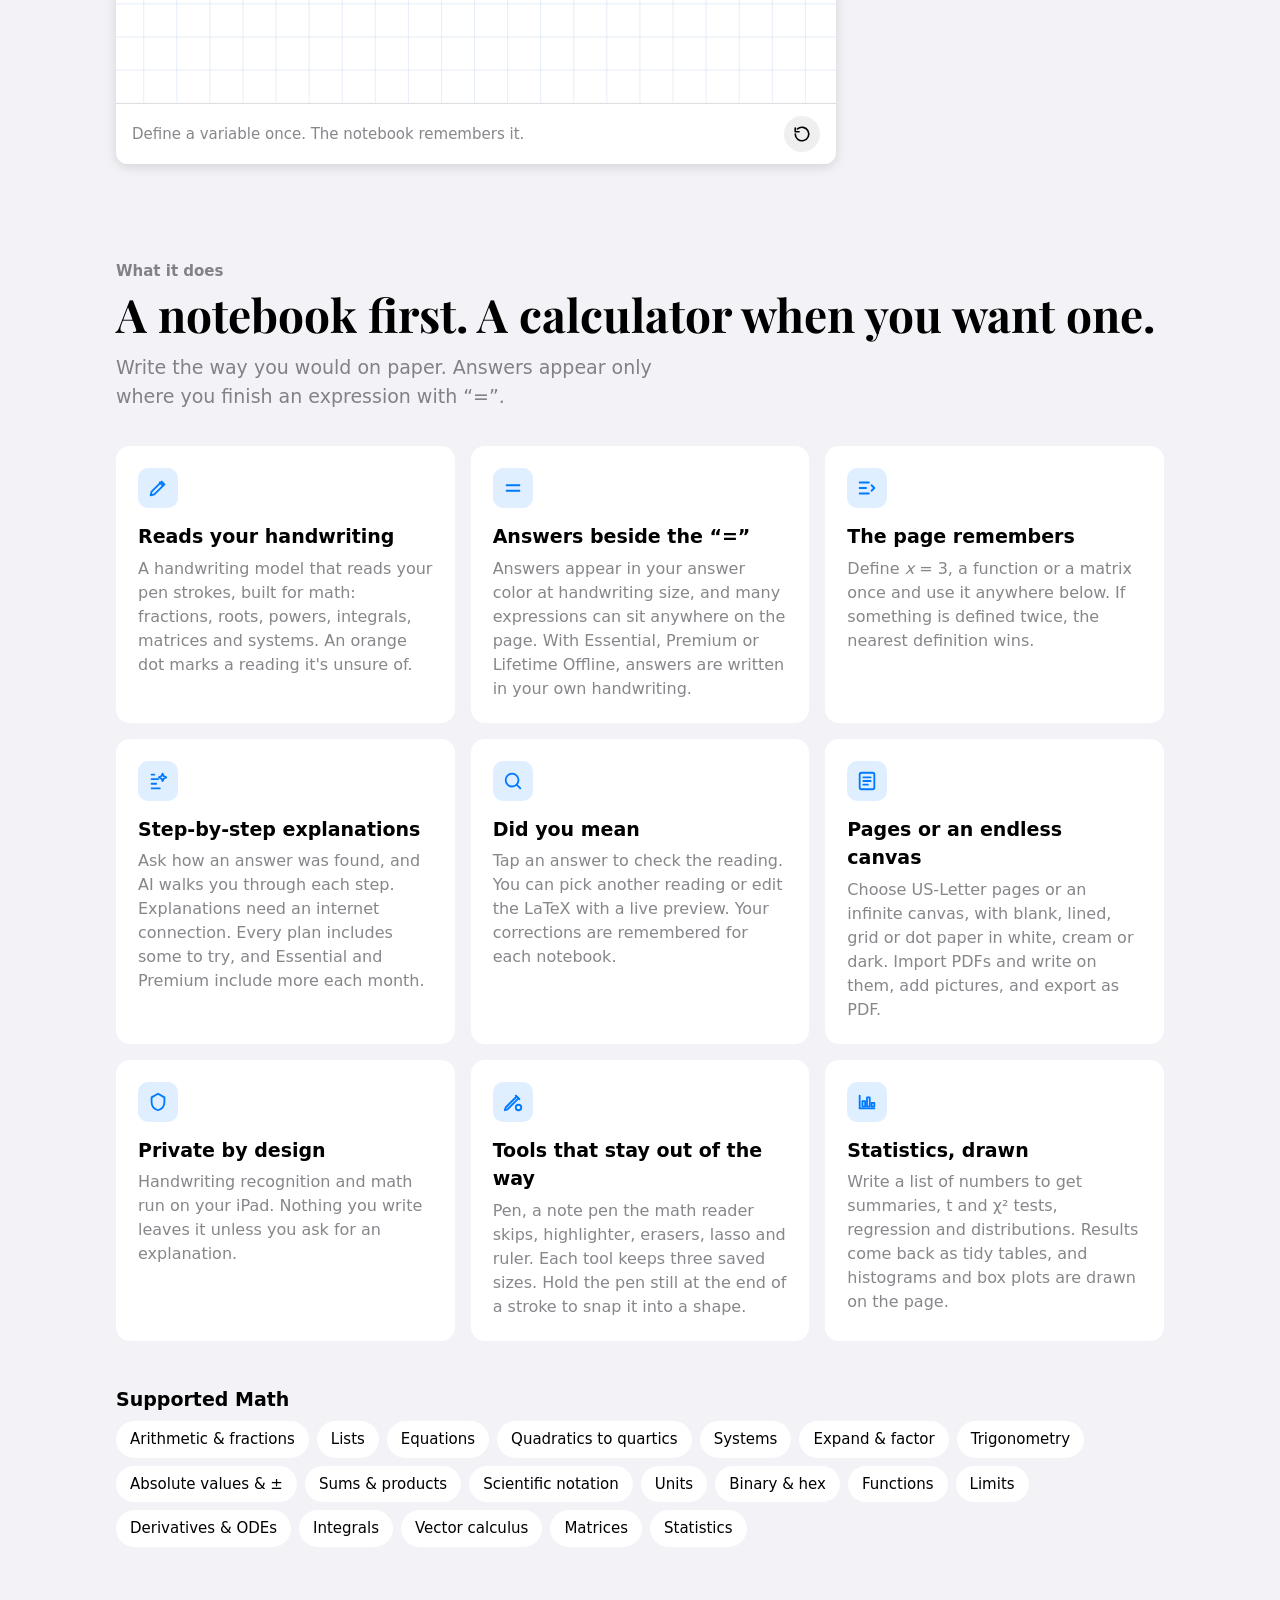
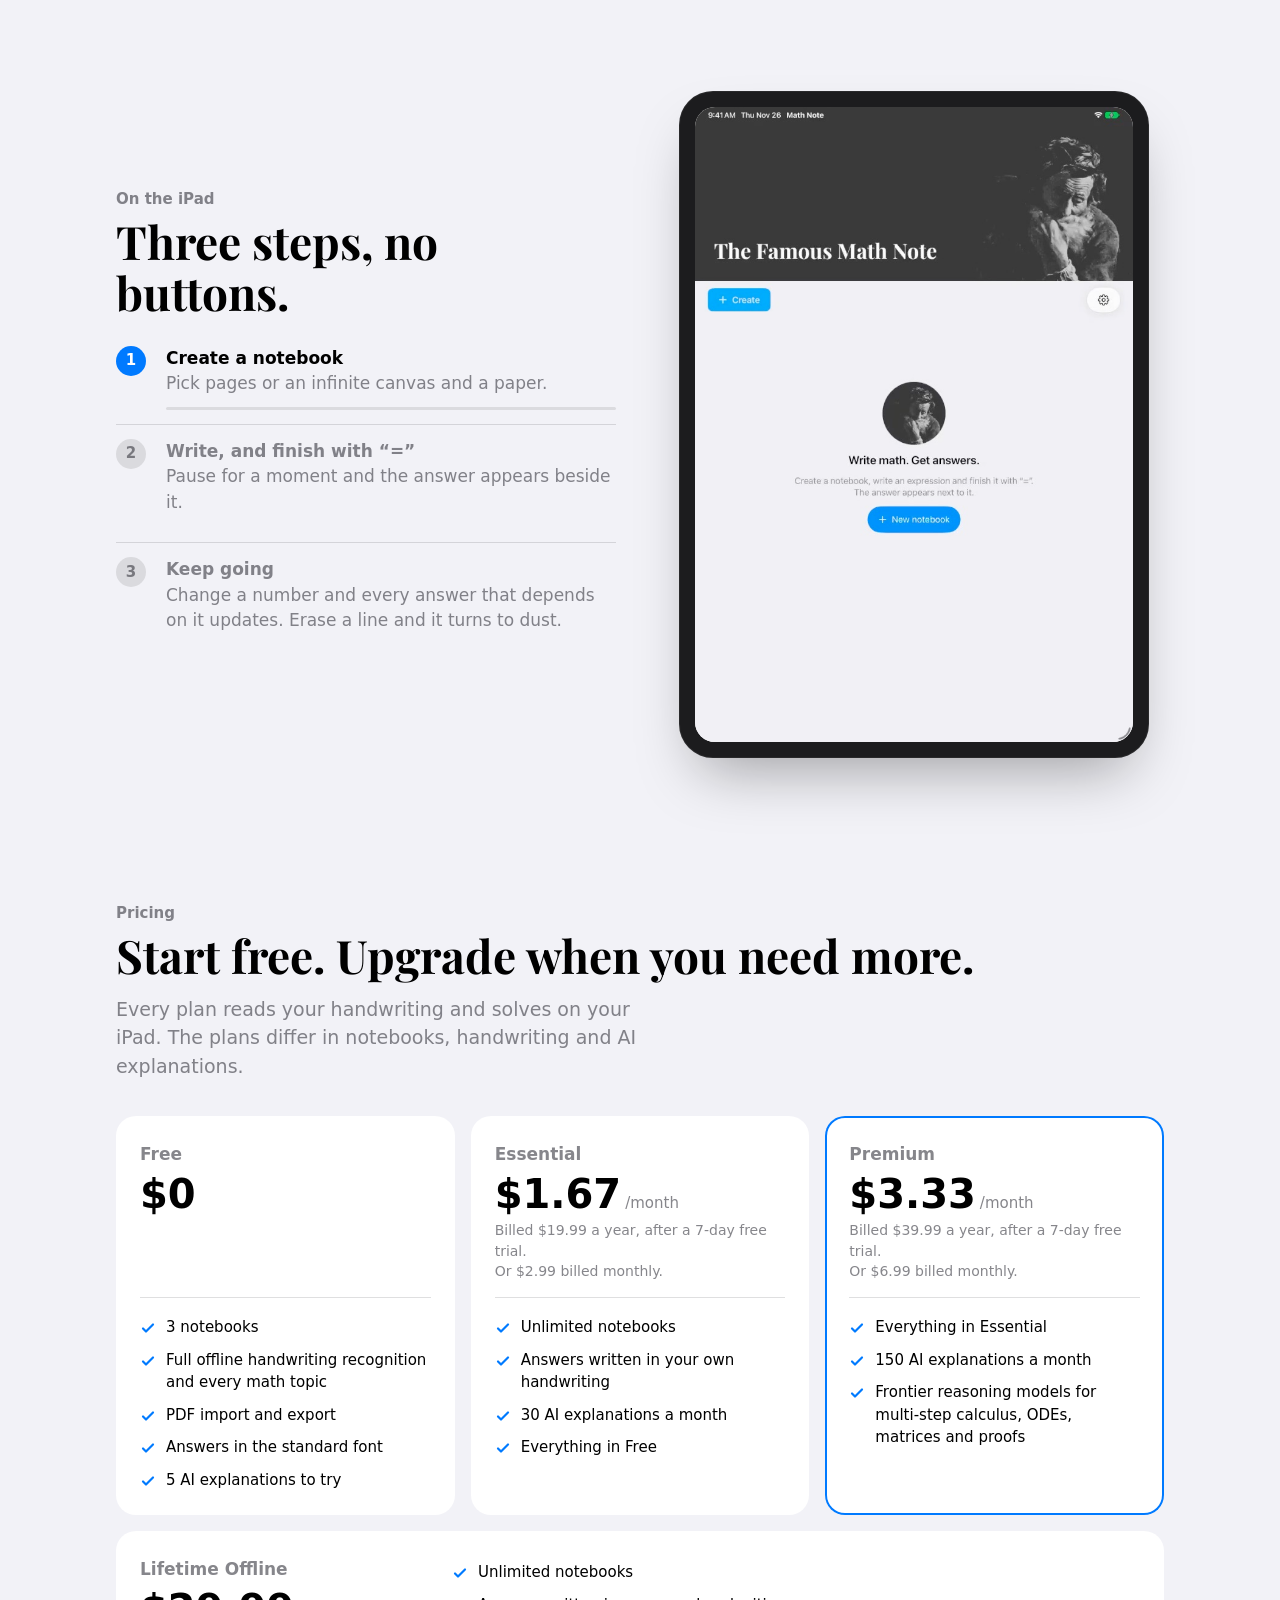
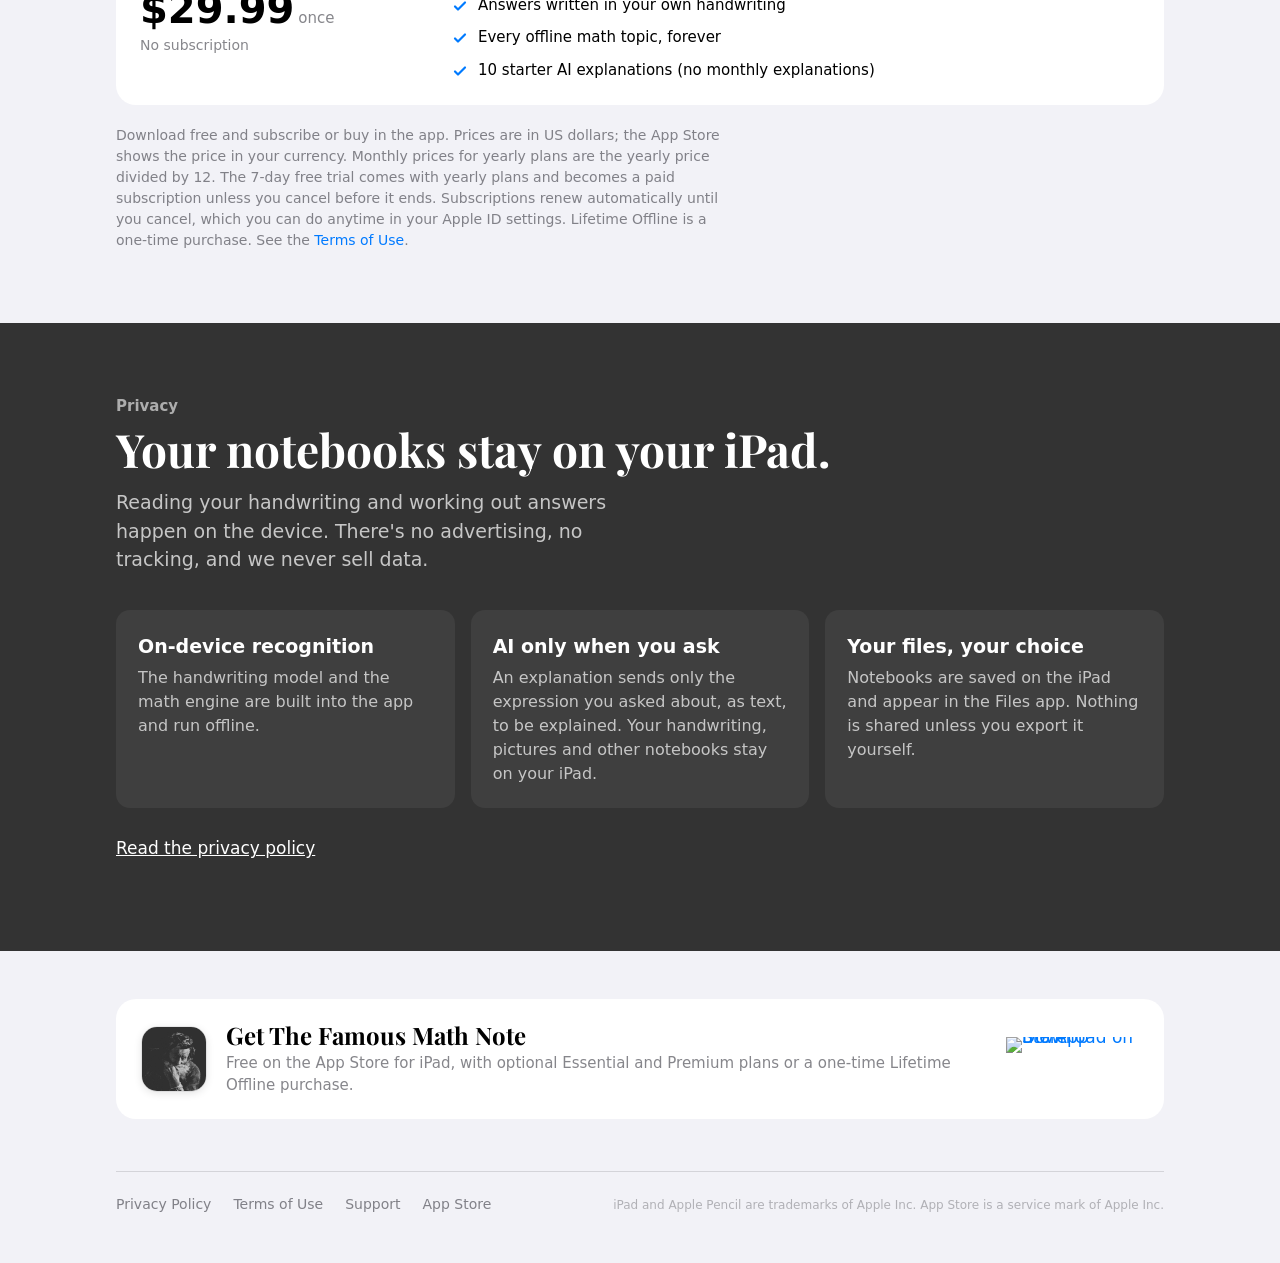
==== commit 679a8188: "Website: new plans (Lifetime Offline, yearly pricing), PDFs on every plan Co-Authored-By: Claude Opu" ====
--- a/index.html
+++ b/index.html
@@ -128,7 +128,7 @@
         <div class="card">
           <div class="sym"><svg viewBox="0 0 24 24" fill="none" stroke="currentColor" stroke-width="2" stroke-linecap="round" aria-hidden="true"><path d="M5 9h14M5 15h14"/></svg></div>
           <h3>Answers beside the “=”</h3>
-          <p>Answers appear in your answer color at handwriting size, and many expressions can sit anywhere on the page. With Essential or Premium, answers are written in your own handwriting.</p>
+          <p>Answers appear in your answer color at handwriting size, and many expressions can sit anywhere on the page. With Essential, Premium or Lifetime Offline, answers are written in your own handwriting.</p>
         </div>
         <div class="card">
           <div class="sym"><svg viewBox="0 0 24 24" fill="none" stroke="currentColor" stroke-width="2" stroke-linecap="round" stroke-linejoin="round" aria-hidden="true"><path d="M4 6h10M4 12h7M4 18h10"/><path d="M17 9l3 3-3 3"/></svg></div>
@@ -138,7 +138,7 @@
         <div class="card">
           <div class="sym"><svg viewBox="0 0 24 24" fill="none" stroke="currentColor" stroke-width="2" stroke-linecap="round" stroke-linejoin="round" aria-hidden="true"><path d="M5 5h3M5 10h7M5 15h5M5 20h9"/><path d="M17 4l1.2 2.6L21 8l-2.8 1.4L17 12l-1.2-2.6L13 8l2.8-1.4z"/></svg></div>
           <h3>Step-by-step explanations</h3>
-          <p>Ask how an answer was found, and AI walks you through each step. Explanations need an internet connection and are included in every plan, with more each month on Essential and Premium.</p>
+          <p>Ask how an answer was found, and AI walks you through each step. Explanations need an internet connection. Every plan includes some to try, and Essential and Premium include more each month.</p>
         </div>
         <div class="card">
           <div class="sym"><svg viewBox="0 0 24 24" fill="none" stroke="currentColor" stroke-width="2" stroke-linecap="round" stroke-linejoin="round" aria-hidden="true"><circle cx="11" cy="11" r="7"/><path d="M20 20l-4-4"/></svg></div>
@@ -204,34 +204,51 @@
         <div class="plan">
           <h3>Free</h3>
           <p class="price"><b>$0</b></p>
+          <p class="price-note">&nbsp;</p>
           <ul>
-            <li>Up to 5 notebooks</li>
-            <li>Handwriting recognition and every math topic</li>
-            <li>Answers in a handwriting style</li>
-            <li>A limited number of AI explanations each month</li>
+            <li>3 notebooks</li>
+            <li>Full offline handwriting recognition and every math topic</li>
+            <li>PDF import and export</li>
+            <li>Answers in the standard font</li>
+            <li>5 AI explanations to try</li>
           </ul>
         </div>
         <div class="plan">
           <h3>Essential</h3>
-          <p class="price"><b>$1.99</b><span>/month</span></p>
+          <p class="price"><b>$1.67</b><span>/month</span></p>
+          <p class="price-note">Billed $19.99 a year, after a 7-day free trial.<br>Or $2.99 billed monthly.</p>
           <ul>
             <li>Unlimited notebooks</li>
             <li>Answers written in your own handwriting</li>
-            <li>More AI explanations each month</li>
+            <li>30 AI explanations a month</li>
             <li>Everything in Free</li>
           </ul>
         </div>
         <div class="plan top">
           <h3>Premium</h3>
-          <p class="price"><b>$5.99</b><span>/month</span></p>
+          <p class="price"><b>$3.33</b><span>/month</span></p>
+          <p class="price-note">Billed $39.99 a year, after a 7-day free trial.<br>Or $6.99 billed monthly.</p>
           <ul>
-            <li>The most AI explanations each month</li>
-            <li>Explanations from our most capable AI models</li>
             <li>Everything in Essential</li>
+            <li>150 AI explanations a month</li>
+            <li>Frontier reasoning models for multi-step calculus, ODEs, matrices and proofs</li>
           </ul>
         </div>
       </div>
-      <p class="plan-note">Download free and subscribe in the app. Prices are in US dollars; the App Store shows the price in your currency. Subscriptions renew automatically until you cancel, which you can do anytime in your Apple ID settings. See the <a href="terms.html#subscriptions">Terms of Use</a>.</p>
+      <div class="plan lifetime">
+        <div>
+          <h3>Lifetime Offline</h3>
+          <p class="price"><b>$29.99</b><span>once</span></p>
+          <p class="price-note">No subscription</p>
+        </div>
+        <ul>
+          <li>Unlimited notebooks</li>
+          <li>Answers written in your own handwriting</li>
+          <li>Every offline math topic, forever</li>
+          <li>10 starter AI explanations (no monthly explanations)</li>
+        </ul>
+      </div>
+      <p class="plan-note">Download free and subscribe or buy in the app. Prices are in US dollars; the App Store shows the price in your currency. Monthly prices for yearly plans are the yearly price divided by 12. The 7-day free trial comes with yearly plans and becomes a paid subscription unless you cancel before it ends. Subscriptions renew automatically until you cancel, which you can do anytime in your Apple ID settings. Lifetime Offline is a one-time purchase. See the <a href="terms.html#subscriptions">Terms of Use</a>.</p>
     </div>
   </section>
 
@@ -256,7 +273,7 @@
         <img class="get-icon" src="assets/logo.png" alt="" width="72" height="72">
         <div class="get-text">
           <h2>Get The Famous Math Note</h2>
-          <p>Free on the App Store for iPad, with optional Essential and Premium plans.</p>
+          <p>Free on the App Store for iPad, with optional Essential and Premium plans or a one-time Lifetime Offline purchase.</p>
         </div>
         <a class="store-badge" href="https://apps.apple.com/app/id0000000000"><img src="https://toolbox.marketingtools.apple.com/api/v2/badges/download-on-the-app-store/black/en-us" alt="Download on the App Store" width="150" height="50"></a>
       </div>
--- a/style.css
+++ b/style.css
@@ -562,7 +562,7 @@
 .plan.top { box-shadow: inset 0 0 0 2px var(--blue); }
 .plan h3 { font-size: 17px; font-weight: 600; color: var(--text-2); margin: 0 0 6px; }
 .plan .price { margin: 0 0 18px; display: flex; align-items: baseline; gap: 4px; }
-.plan .price b { font-family: var(--display); font-size: 40px; line-height: 1; color: var(--text); }
+.plan .price b { font-family: var(--text); font-size: 40px; line-height: 1; color: var(--text); }
 .plan .price span { font-size: 15px; color: var(--text-2); }
 .plan ul { list-style: none; padding: 18px 0 0; margin: 0; border-top: 1px solid var(--separator); }
 .plan li { position: relative; padding-left: 26px; font-size: 15px; }
@@ -573,6 +573,18 @@
   -webkit-mask: url("data:image/svg+xml,%3Csvg xmlns='http://www.w3.org/2000/svg' viewBox='0 0 16 16'%3E%3Cpath d='M3 8.5l3 3 7-7' fill='none' stroke='black' stroke-width='2.2' stroke-linecap='round' stroke-linejoin='round'/%3E%3C/svg%3E") center / contain no-repeat;
           mask: url("data:image/svg+xml,%3Csvg xmlns='http://www.w3.org/2000/svg' viewBox='0 0 16 16'%3E%3Cpath d='M3 8.5l3 3 7-7' fill='none' stroke='black' stroke-width='2.2' stroke-linecap='round' stroke-linejoin='round'/%3E%3C/svg%3E") center / contain no-repeat;
 }
+.plan .price-note { margin: -12px 0 16px; font-size: 14px; line-height: 1.45; color: var(--text-2); }
+/* the three cards' rows (name, price, note, list) line up, so their dividers do too */
+@supports (grid-template-rows: subgrid) {
+  .plans > .plan { display: grid; grid-row: span 4; grid-template-rows: subgrid; row-gap: 0; }
+}
+.plan.lifetime .price-note { min-height: 0; }
+.plan.lifetime { margin-top: 16px; display: grid; grid-template-columns: minmax(220px, 280px) 1fr; gap: 8px 32px; align-items: start; }
+.plan.lifetime ul { border-top: 0; padding-top: 4px; }
+@media (max-width: 860px) {
+  .plan.lifetime { grid-template-columns: minmax(0, 1fr); }
+  .plan.lifetime ul { border-top: 1px solid var(--separator); padding-top: 18px; }
+}
 .plan-note { margin: 20px 0 0; font-size: 14px; color: var(--text-2); max-width: 70ch; }
 #pricing { scroll-margin-top: 10px; }
 .doc h2, .doc [id] { scroll-margin-top: 80px; }
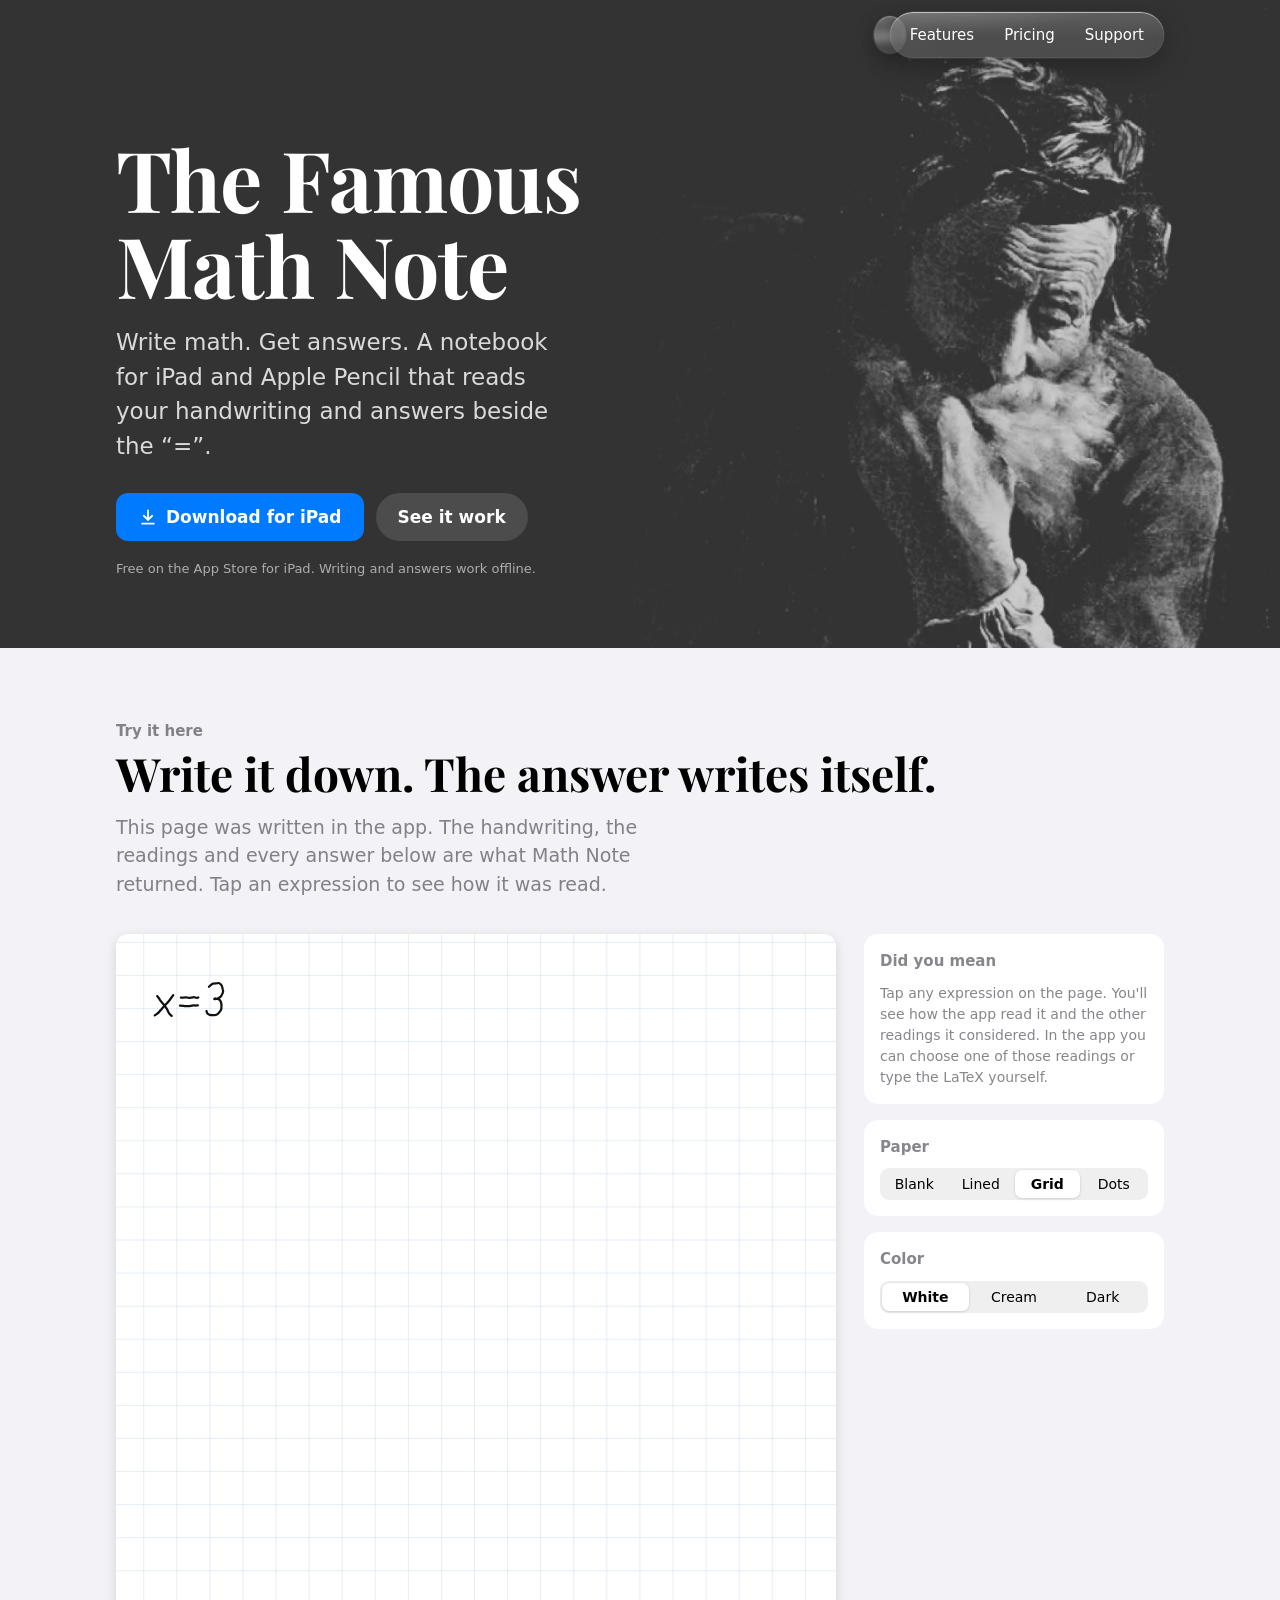
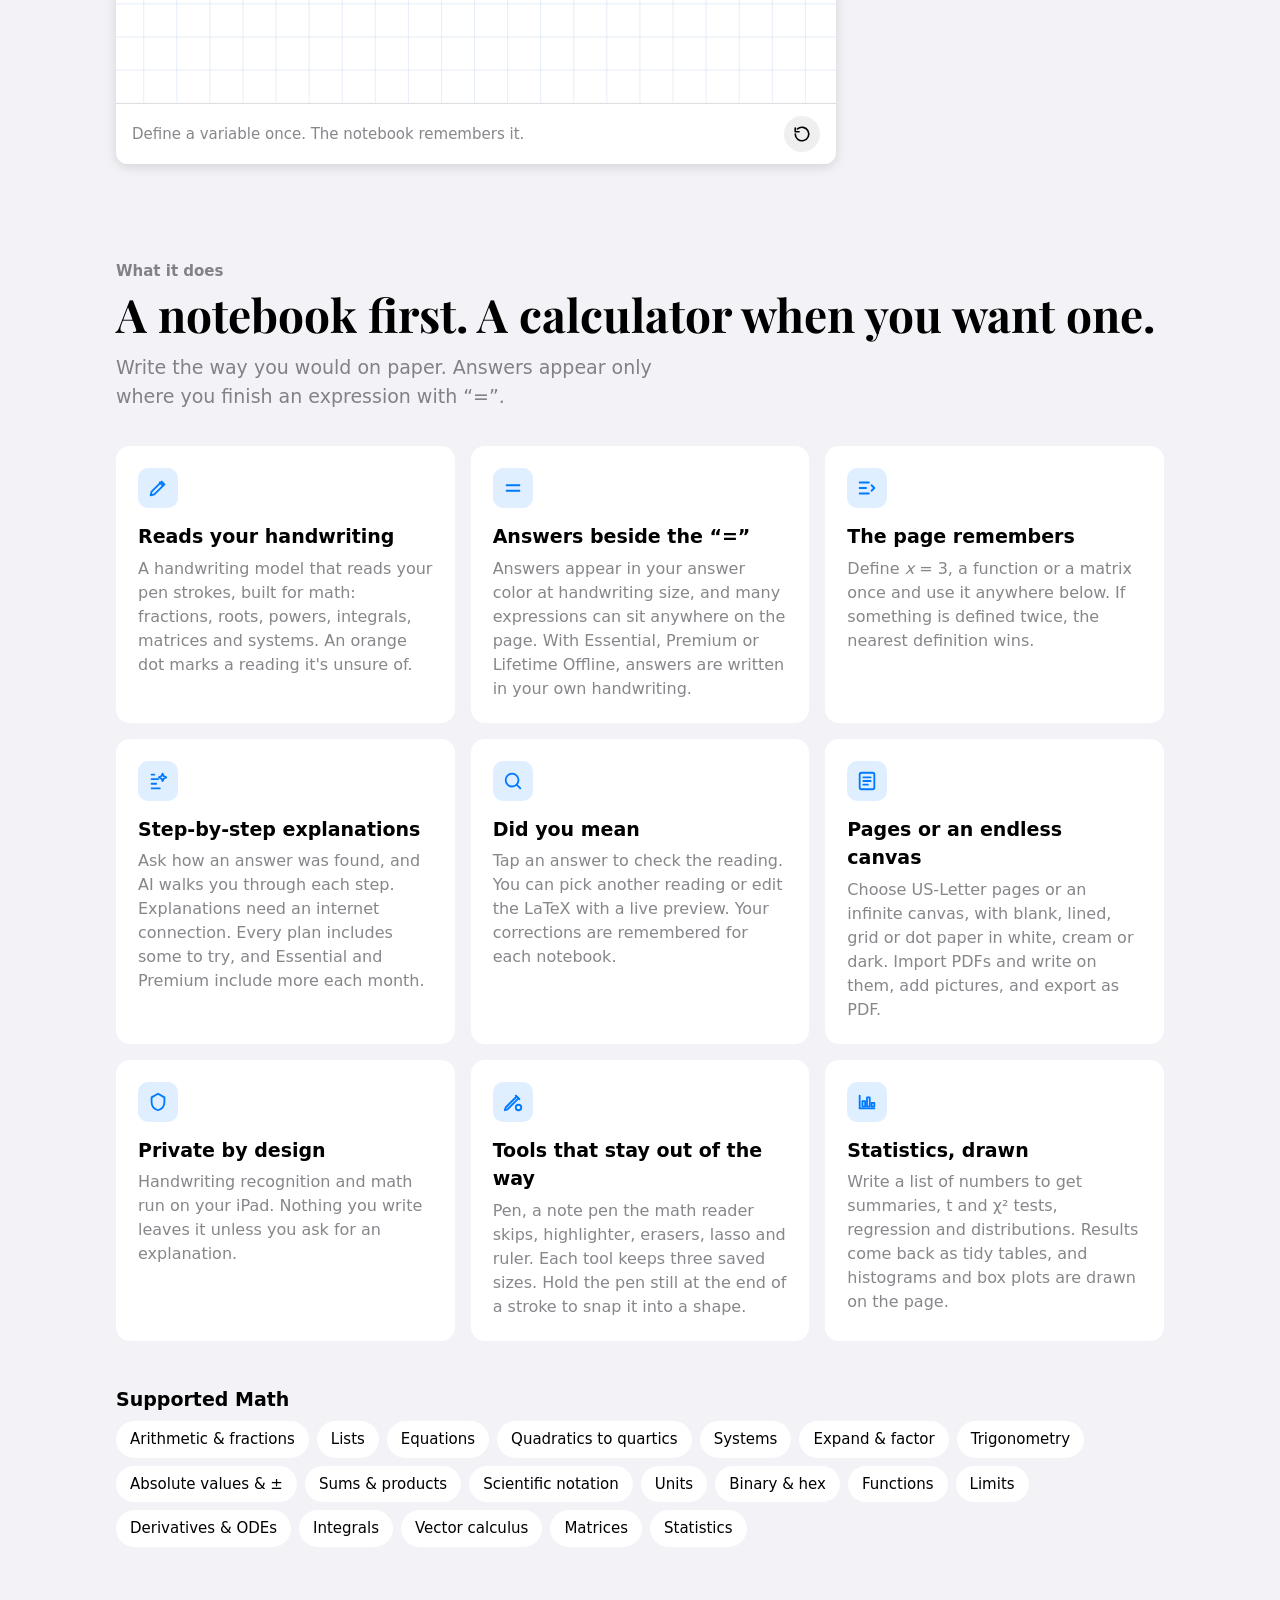
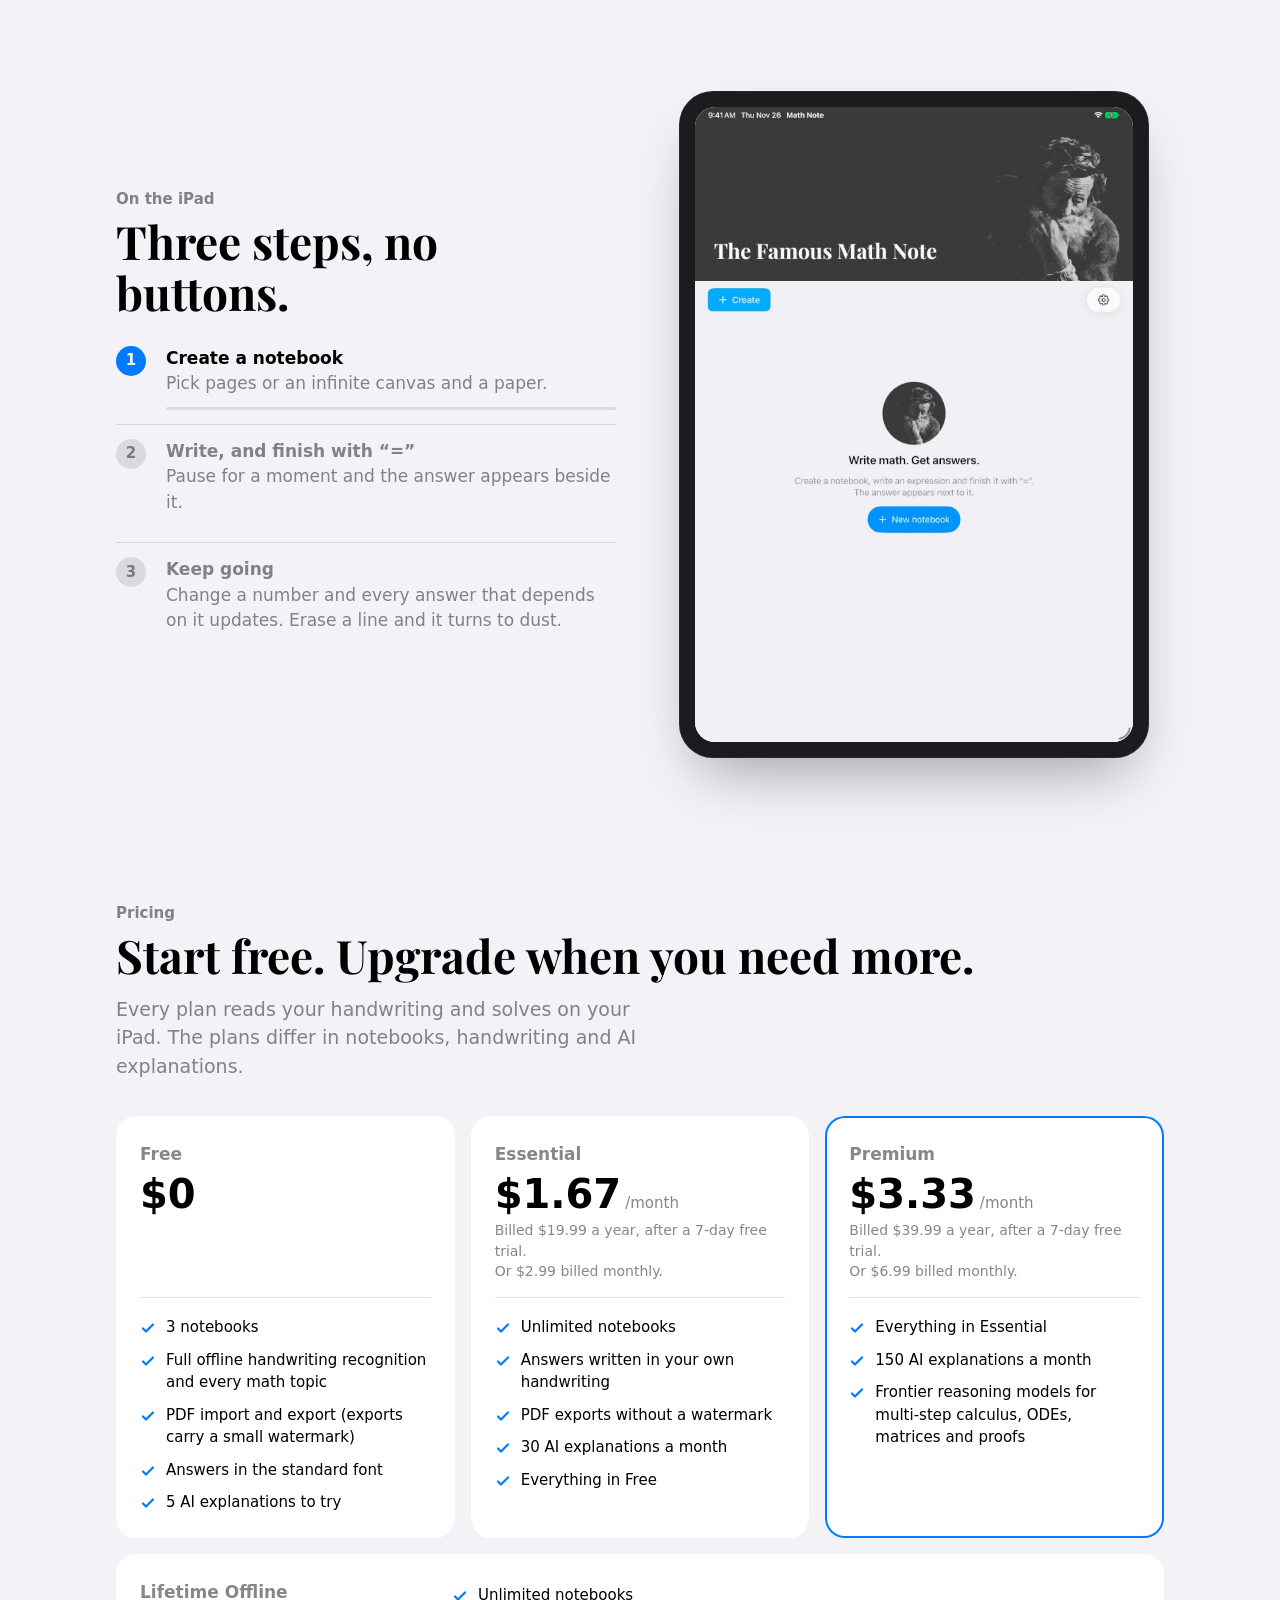
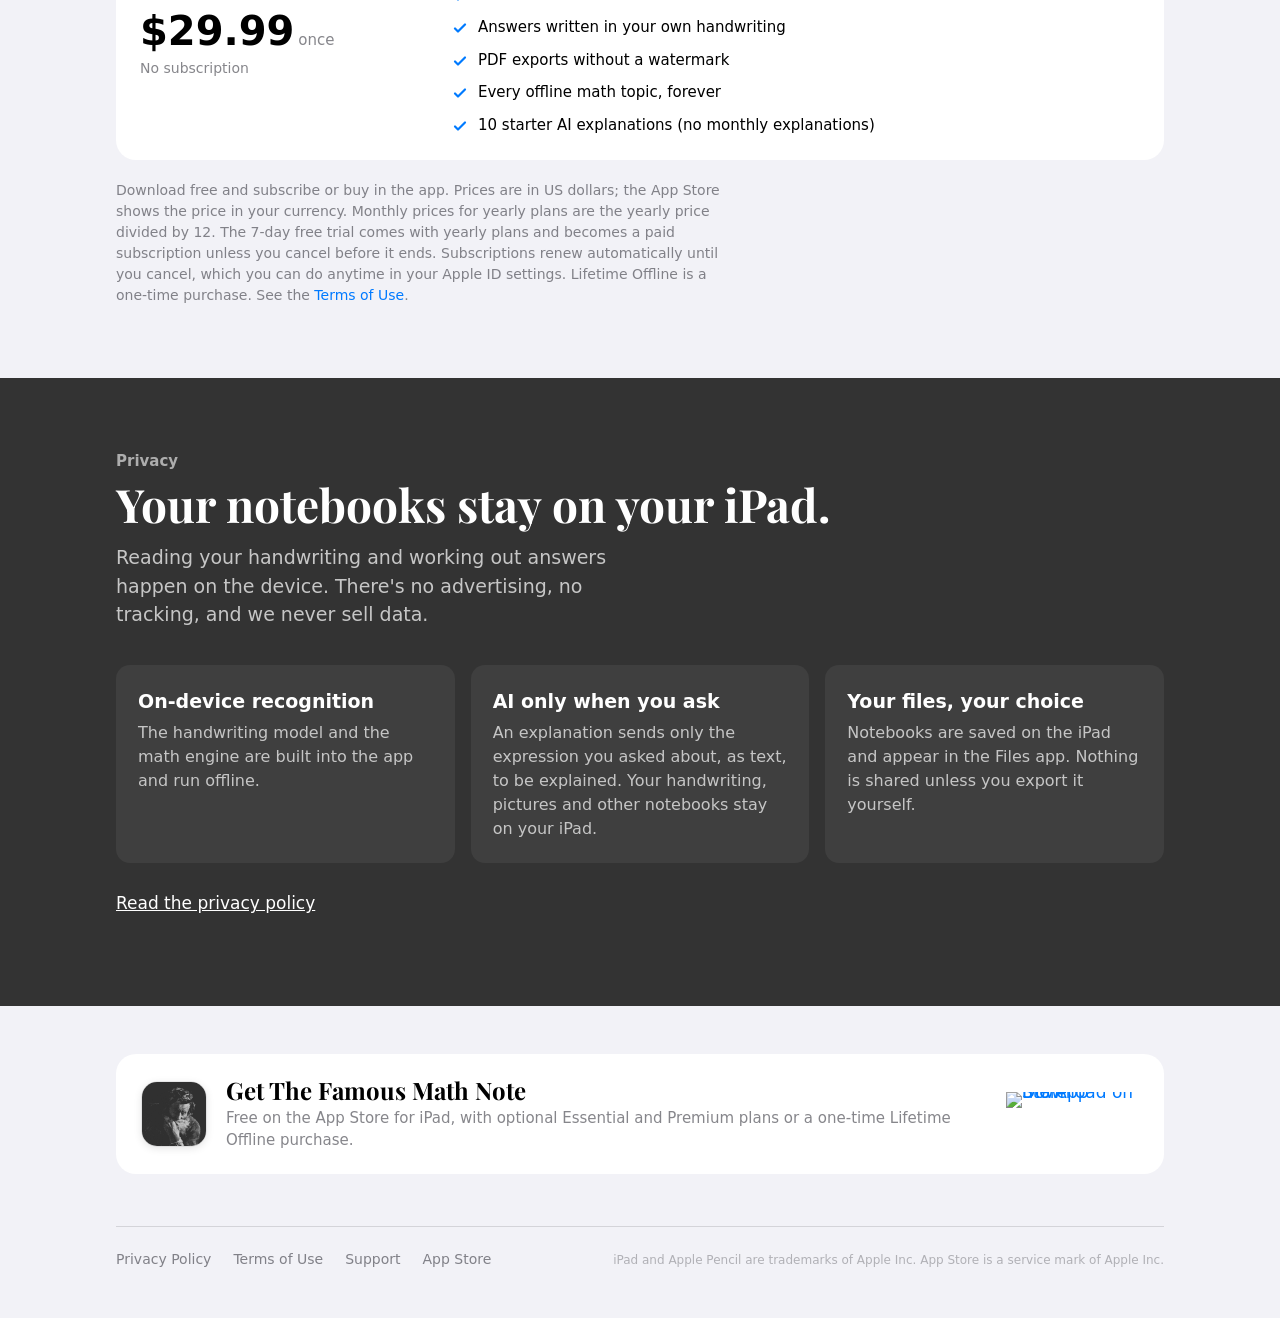
==== commit d08efe18: "Website: watermark on Free PDF exports Co-Authored-By: Claude Opus 5.5 <noreply@anthropic.com>" ====
--- a/index.html
+++ b/index.html
@@ -208,7 +208,7 @@
           <ul>
             <li>3 notebooks</li>
             <li>Full offline handwriting recognition and every math topic</li>
-            <li>PDF import and export</li>
+            <li>PDF import and export (exports carry a small watermark)</li>
             <li>Answers in the standard font</li>
             <li>5 AI explanations to try</li>
           </ul>
@@ -220,6 +220,7 @@
           <ul>
             <li>Unlimited notebooks</li>
             <li>Answers written in your own handwriting</li>
+            <li>PDF exports without a watermark</li>
             <li>30 AI explanations a month</li>
             <li>Everything in Free</li>
           </ul>
@@ -244,6 +245,7 @@
         <ul>
           <li>Unlimited notebooks</li>
           <li>Answers written in your own handwriting</li>
+          <li>PDF exports without a watermark</li>
           <li>Every offline math topic, forever</li>
           <li>10 starter AI explanations (no monthly explanations)</li>
         </ul>
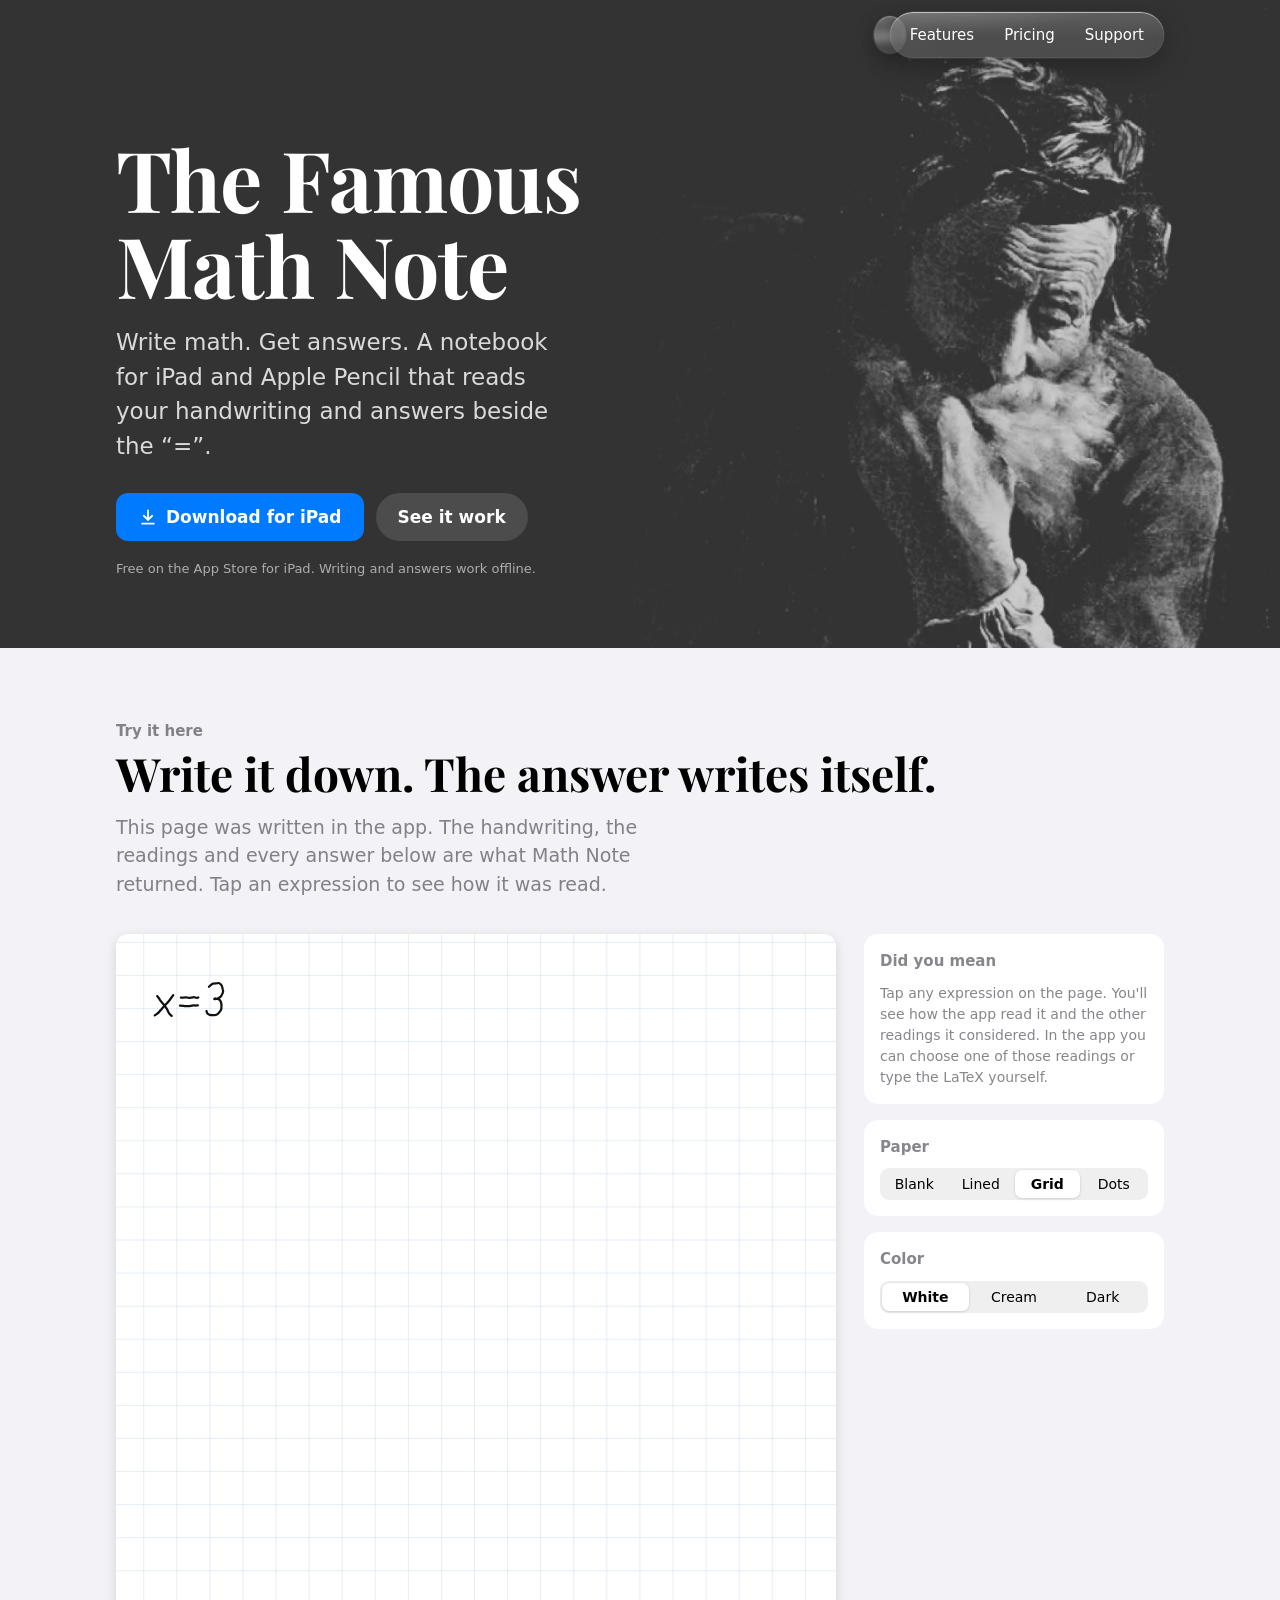
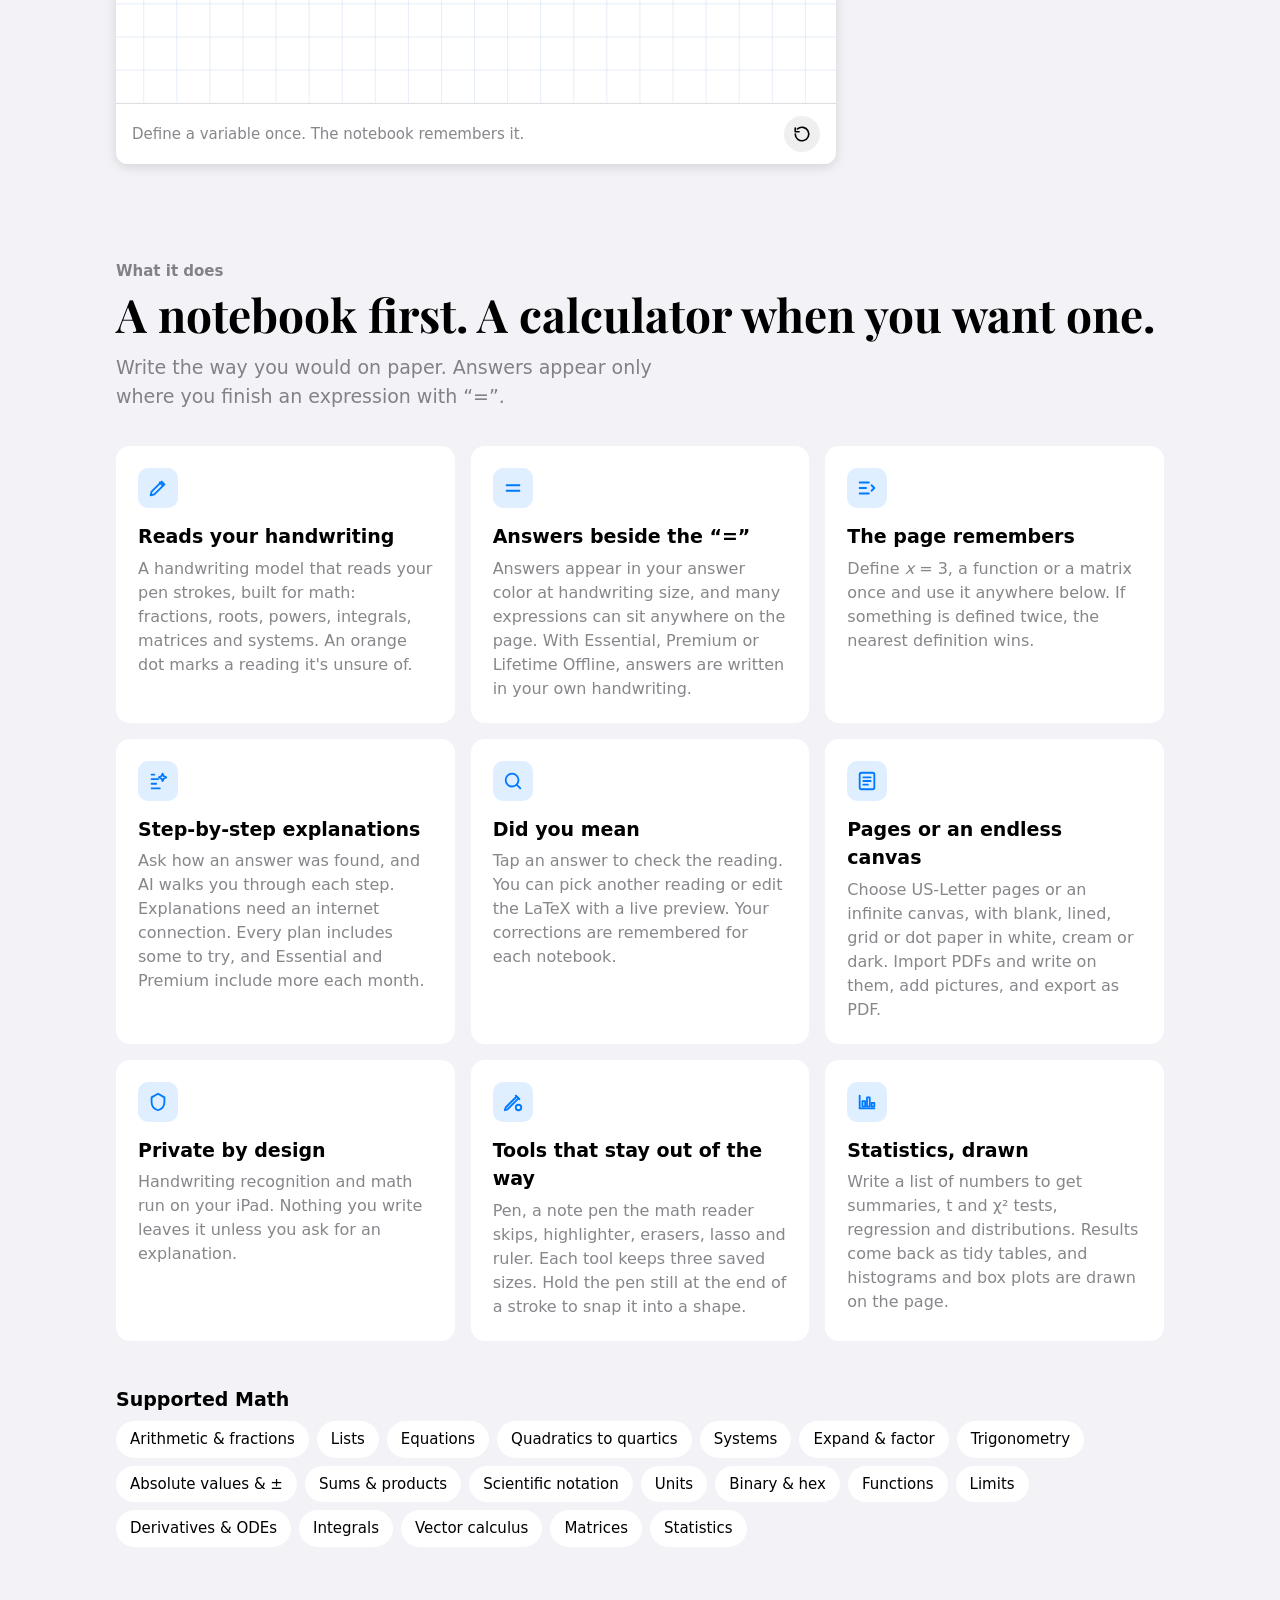
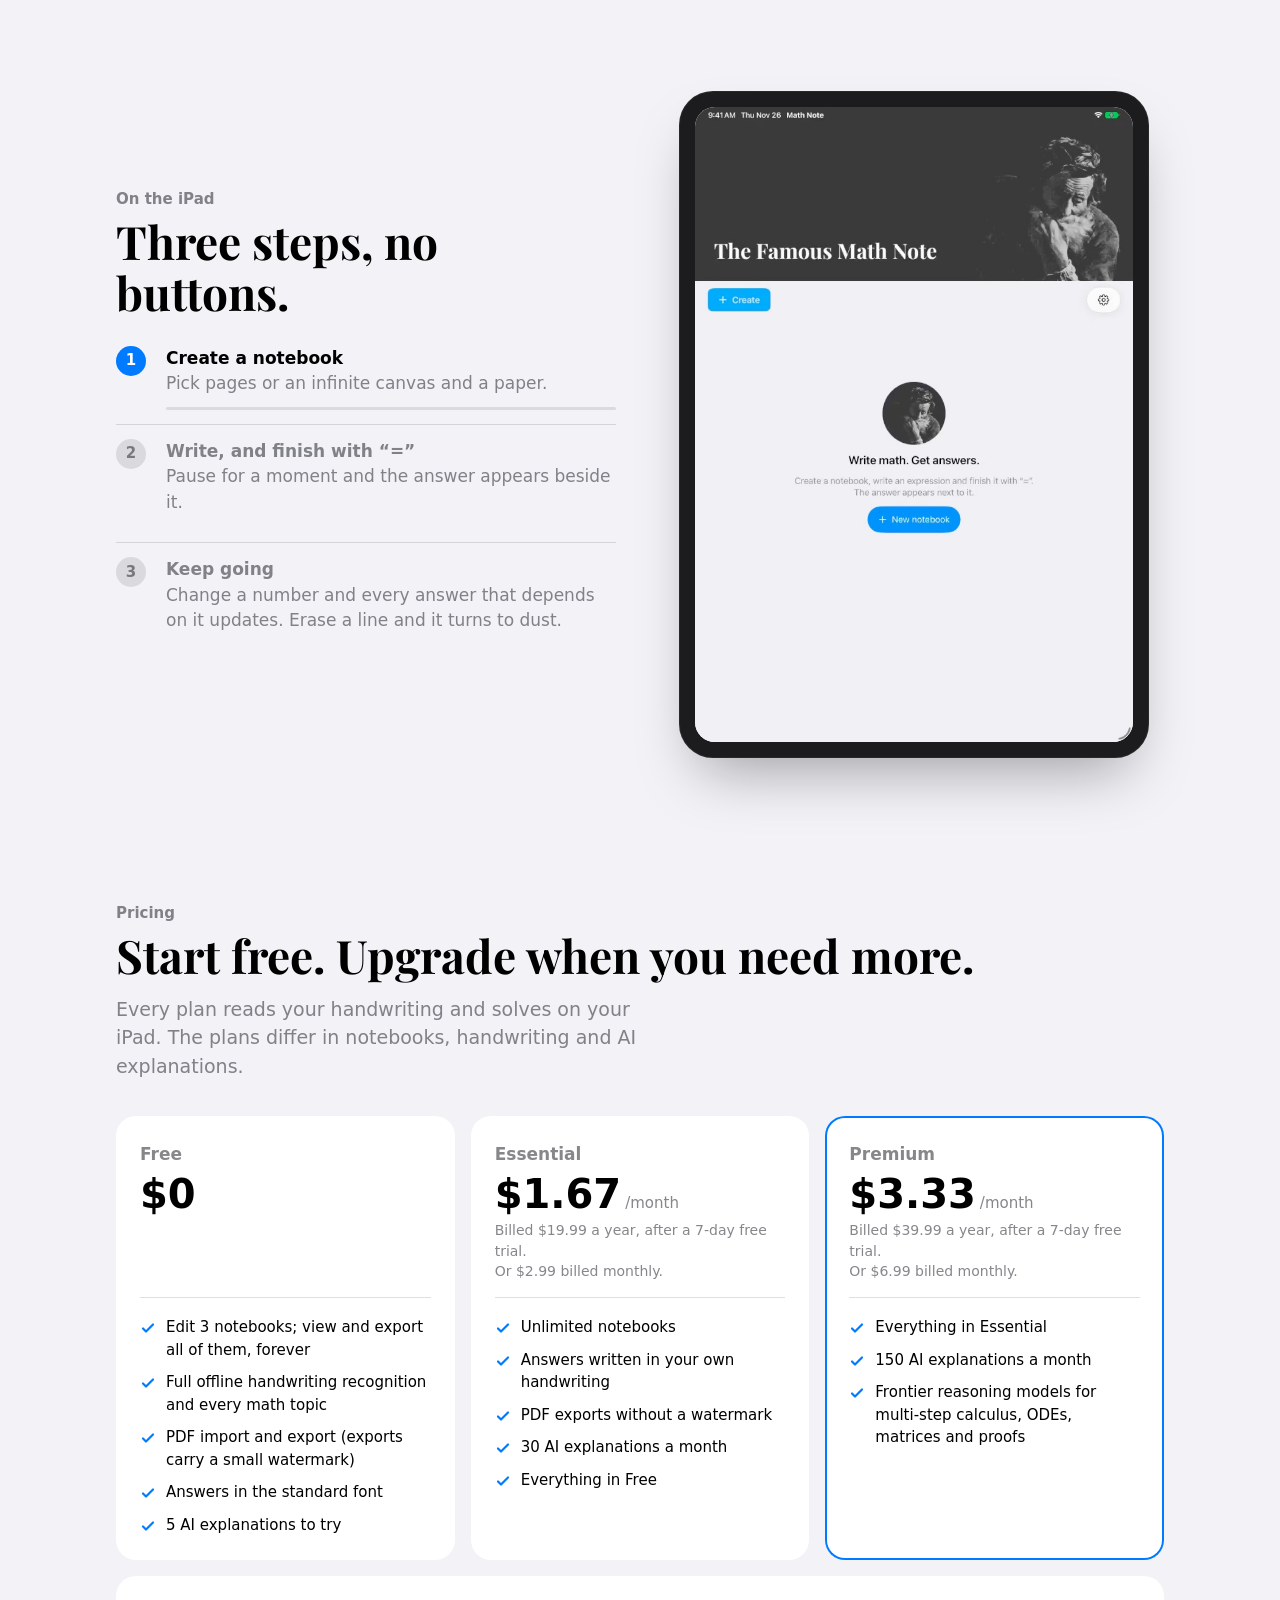
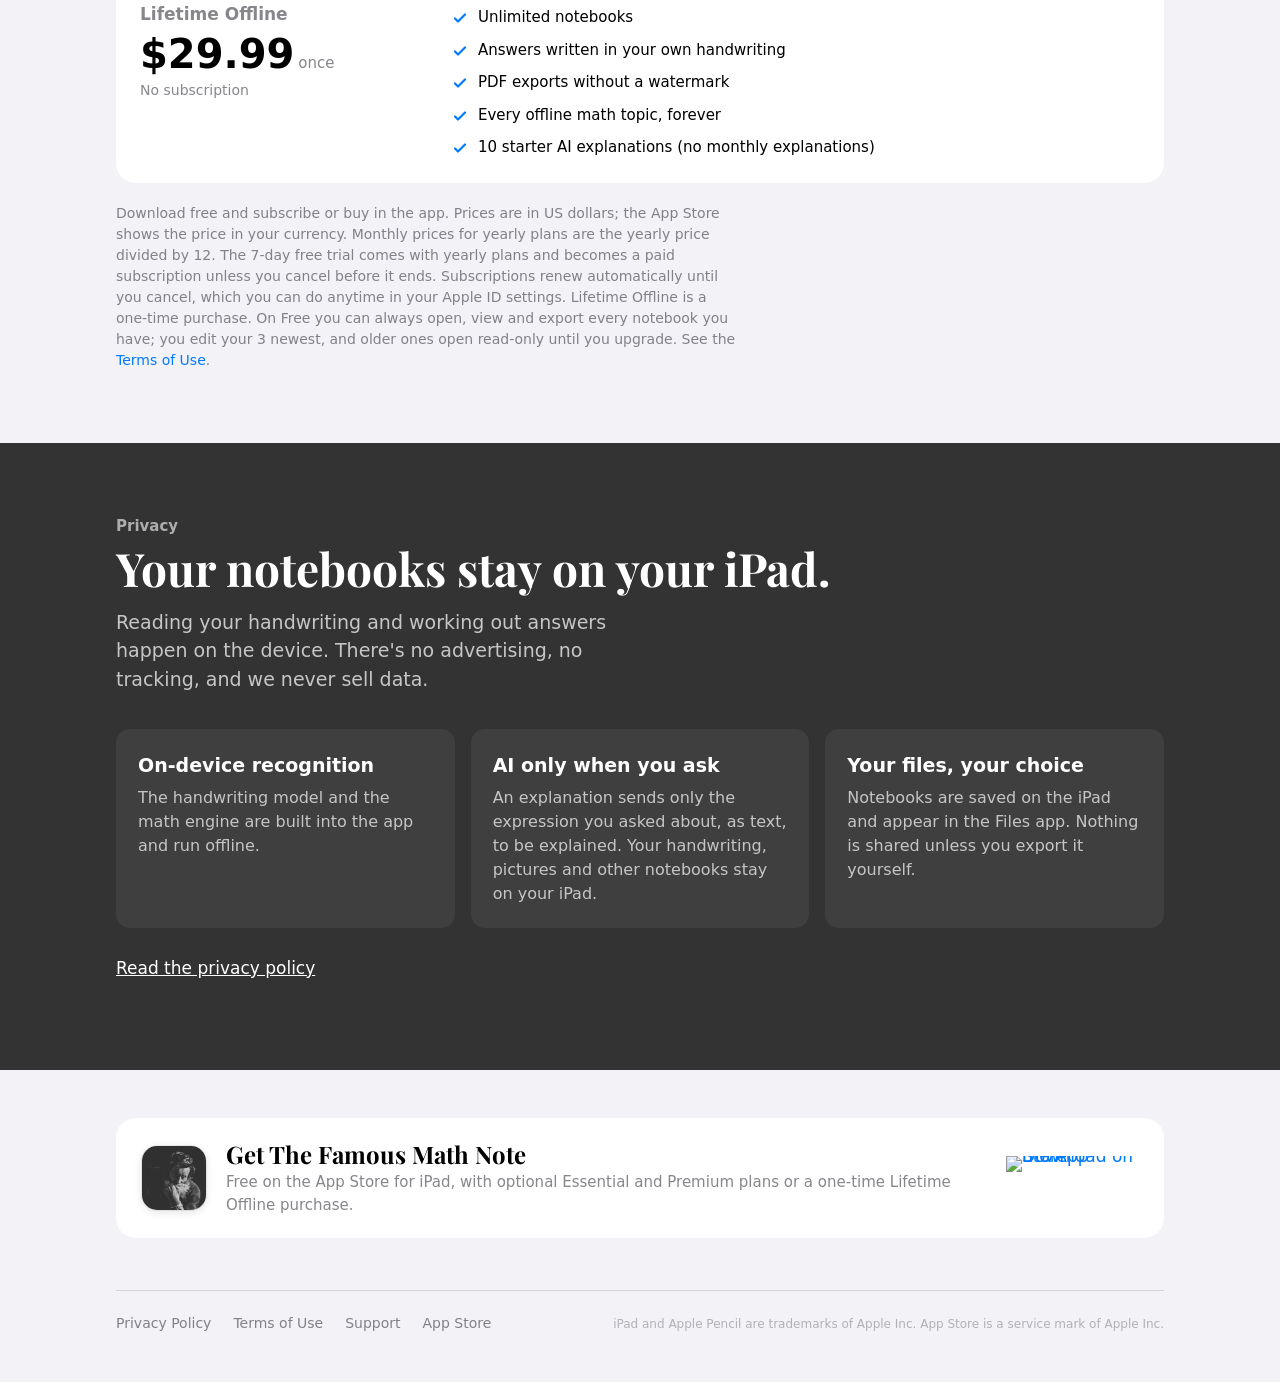
==== commit b06cee5f: "Free: edit 3 notebooks, view and export all of them forever Co-Authored-By: Claude Opus 5.5 <noreply" ====
--- a/index.html
+++ b/index.html
@@ -206,7 +206,7 @@
           <p class="price"><b>$0</b></p>
           <p class="price-note">&nbsp;</p>
           <ul>
-            <li>3 notebooks</li>
+            <li>Edit 3 notebooks; view and export all of them, forever</li>
             <li>Full offline handwriting recognition and every math topic</li>
             <li>PDF import and export (exports carry a small watermark)</li>
             <li>Answers in the standard font</li>
@@ -250,7 +250,7 @@
           <li>10 starter AI explanations (no monthly explanations)</li>
         </ul>
       </div>
-      <p class="plan-note">Download free and subscribe or buy in the app. Prices are in US dollars; the App Store shows the price in your currency. Monthly prices for yearly plans are the yearly price divided by 12. The 7-day free trial comes with yearly plans and becomes a paid subscription unless you cancel before it ends. Subscriptions renew automatically until you cancel, which you can do anytime in your Apple ID settings. Lifetime Offline is a one-time purchase. See the <a href="terms.html#subscriptions">Terms of Use</a>.</p>
+      <p class="plan-note">Download free and subscribe or buy in the app. Prices are in US dollars; the App Store shows the price in your currency. Monthly prices for yearly plans are the yearly price divided by 12. The 7-day free trial comes with yearly plans and becomes a paid subscription unless you cancel before it ends. Subscriptions renew automatically until you cancel, which you can do anytime in your Apple ID settings. Lifetime Offline is a one-time purchase. On Free you can always open, view and export every notebook you have; you edit your 3 newest, and older ones open read-only until you upgrade. See the <a href="terms.html#subscriptions">Terms of Use</a>.</p>
     </div>
   </section>
 
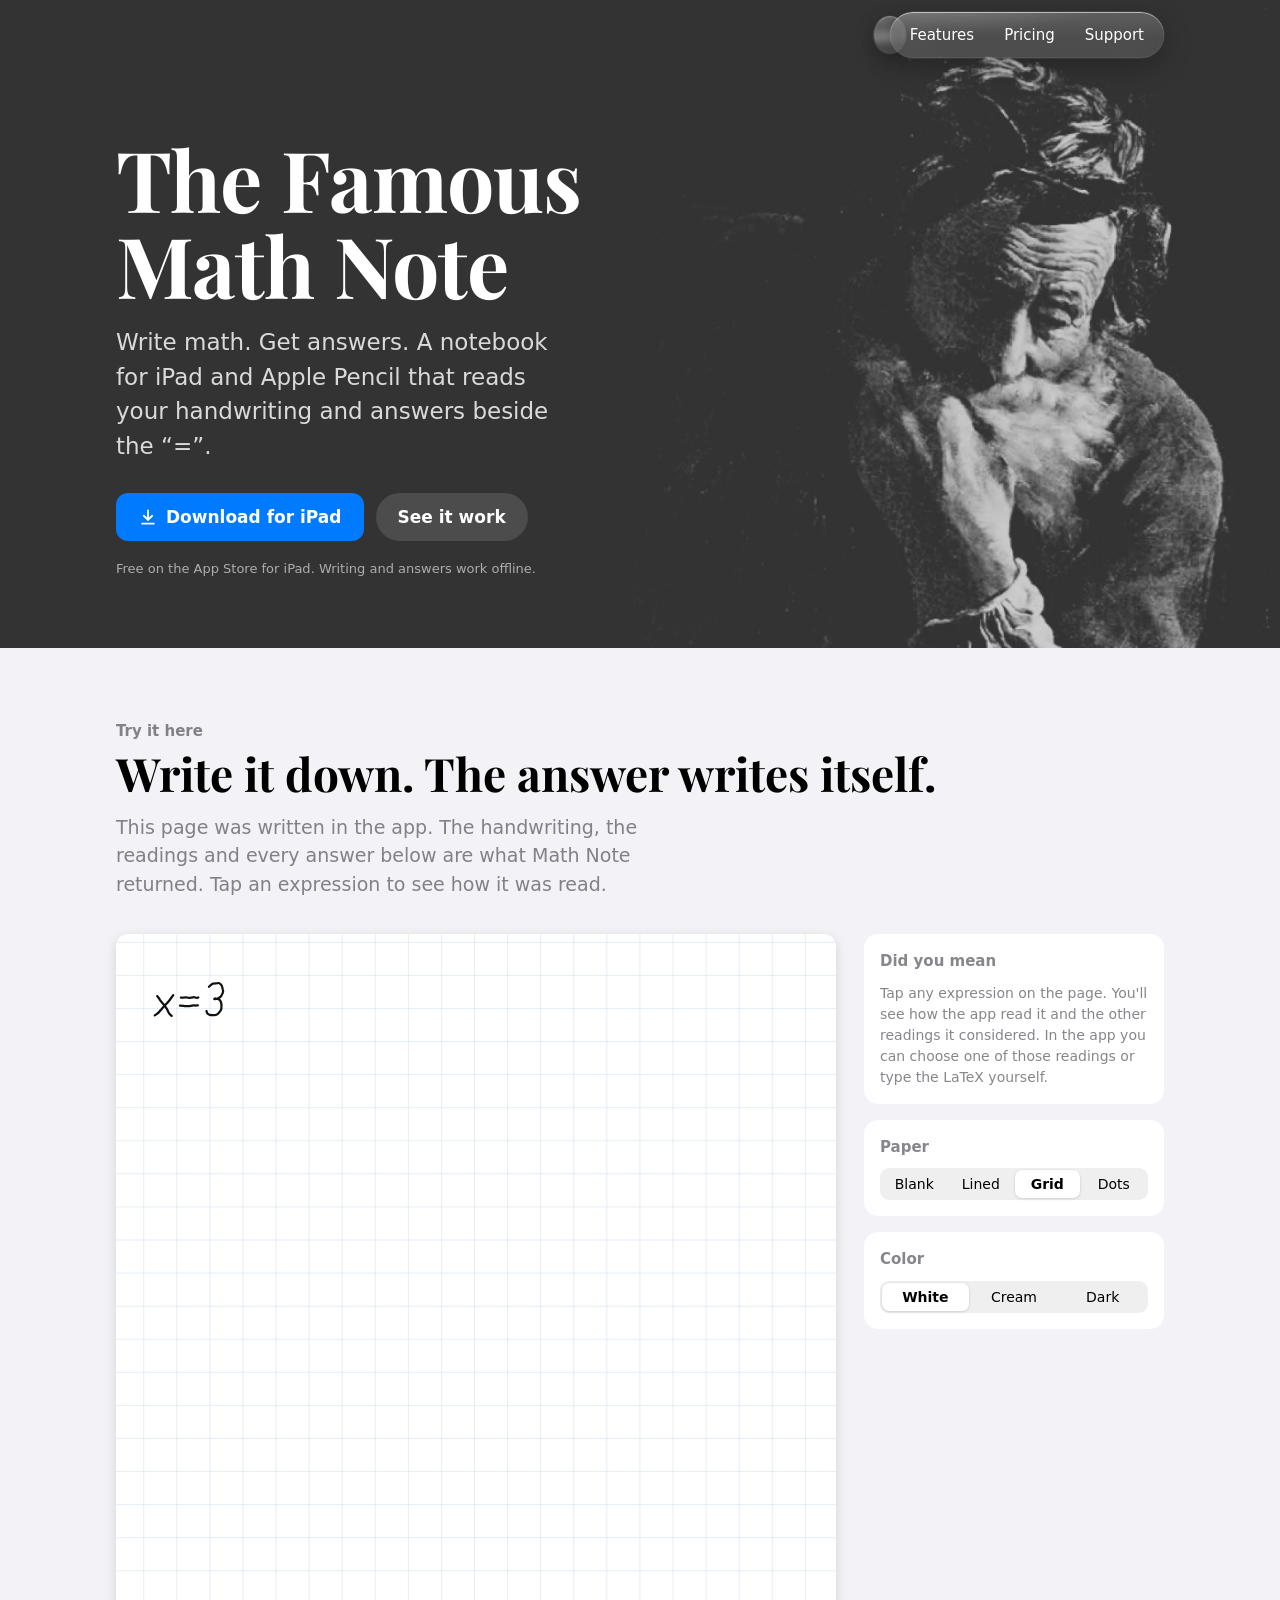
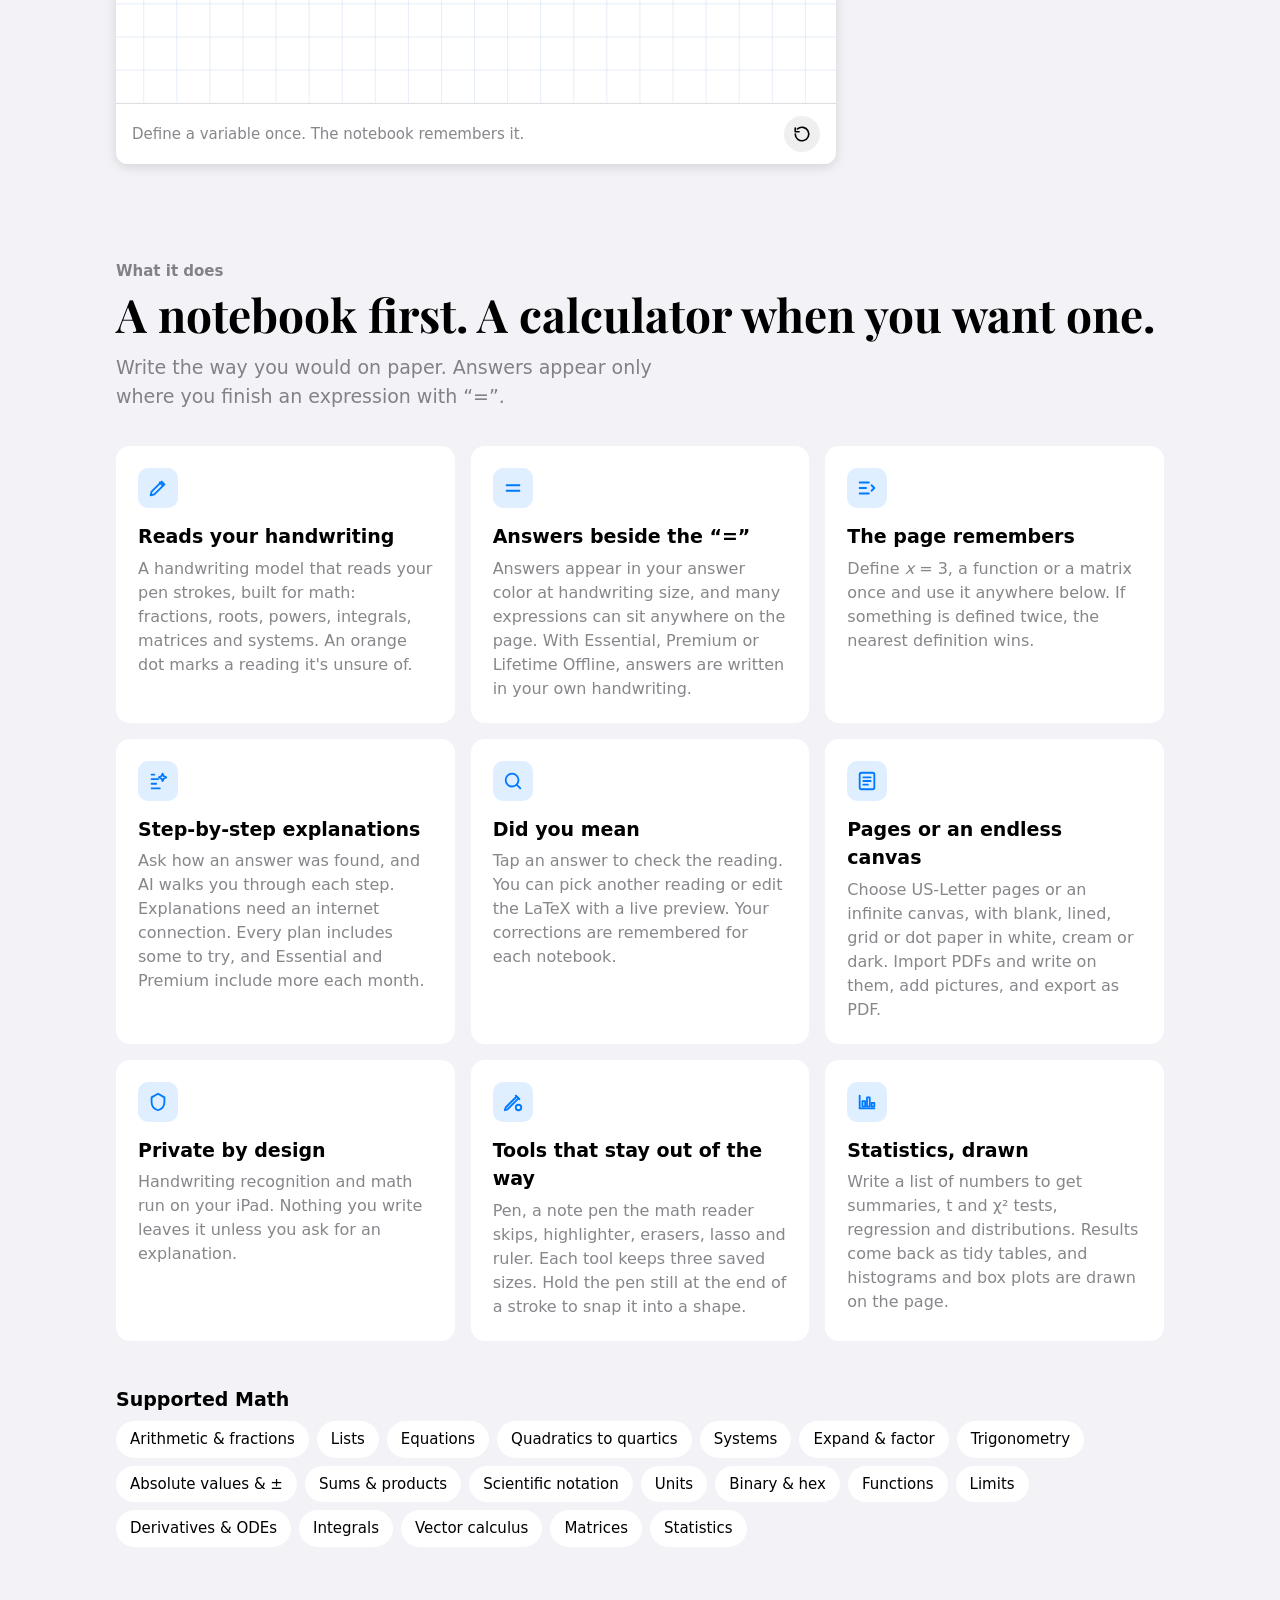
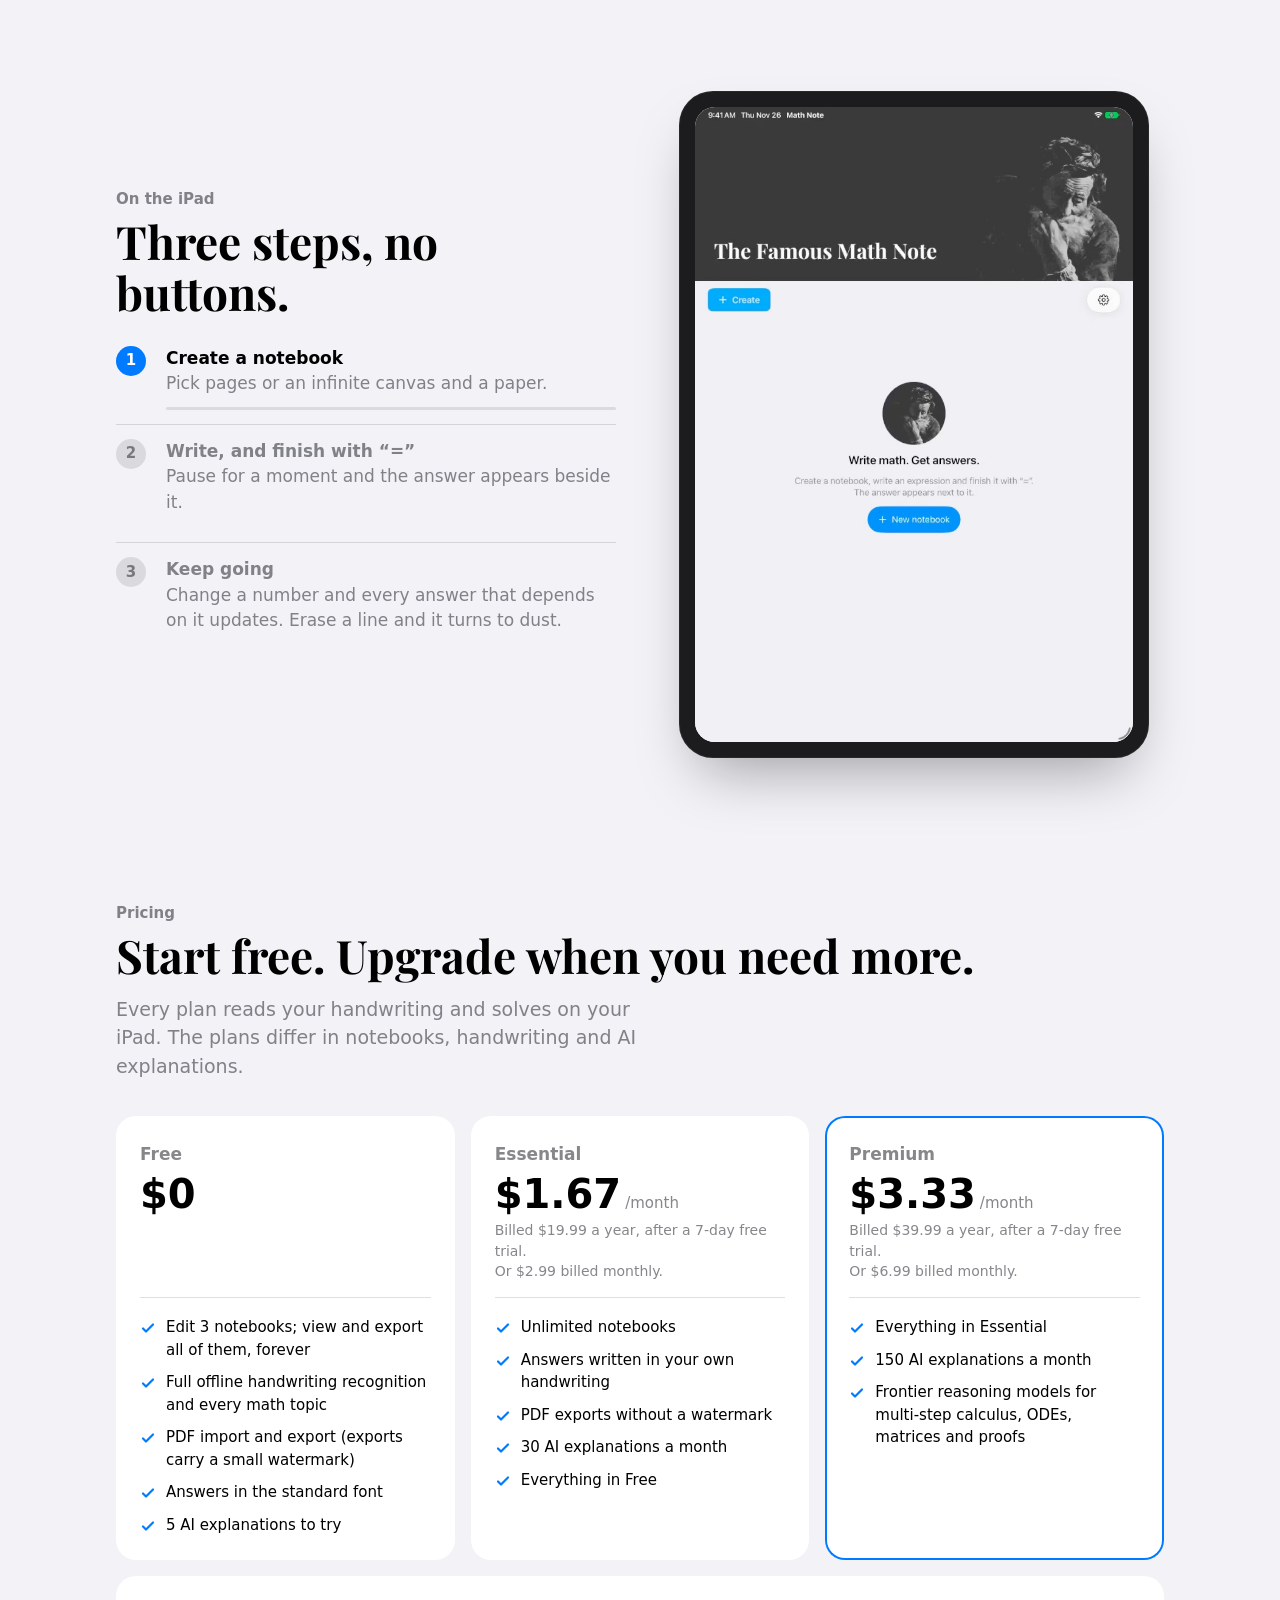
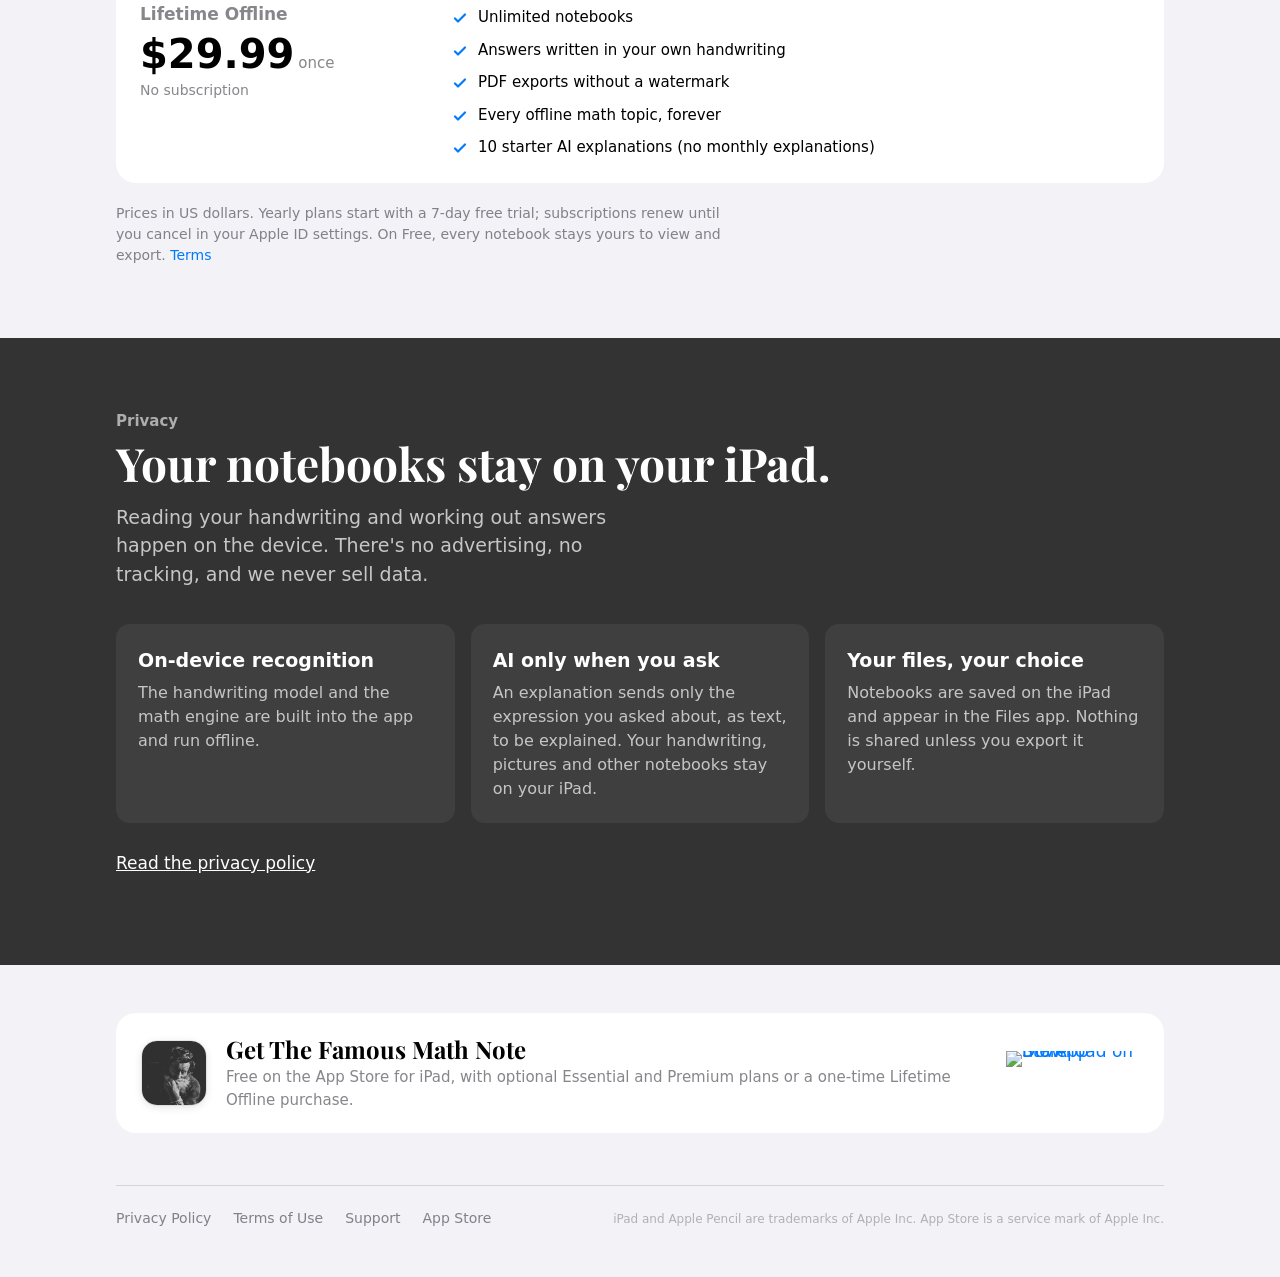
==== commit a9343052: "Pricing: shorter plan note Co-Authored-By: Claude Opus 5.5 <noreply@anthropic.com>" ====
--- a/index.html
+++ b/index.html
@@ -250,7 +250,7 @@
           <li>10 starter AI explanations (no monthly explanations)</li>
         </ul>
       </div>
-      <p class="plan-note">Download free and subscribe or buy in the app. Prices are in US dollars; the App Store shows the price in your currency. Monthly prices for yearly plans are the yearly price divided by 12. The 7-day free trial comes with yearly plans and becomes a paid subscription unless you cancel before it ends. Subscriptions renew automatically until you cancel, which you can do anytime in your Apple ID settings. Lifetime Offline is a one-time purchase. On Free you can always open, view and export every notebook you have; you edit your 3 newest, and older ones open read-only until you upgrade. See the <a href="terms.html#subscriptions">Terms of Use</a>.</p>
+      <p class="plan-note">Prices in US dollars. Yearly plans start with a 7-day free trial; subscriptions renew until you cancel in your Apple ID settings. On Free, every notebook stays yours to view and export. <a href="terms.html#subscriptions">Terms</a></p>
     </div>
   </section>
 
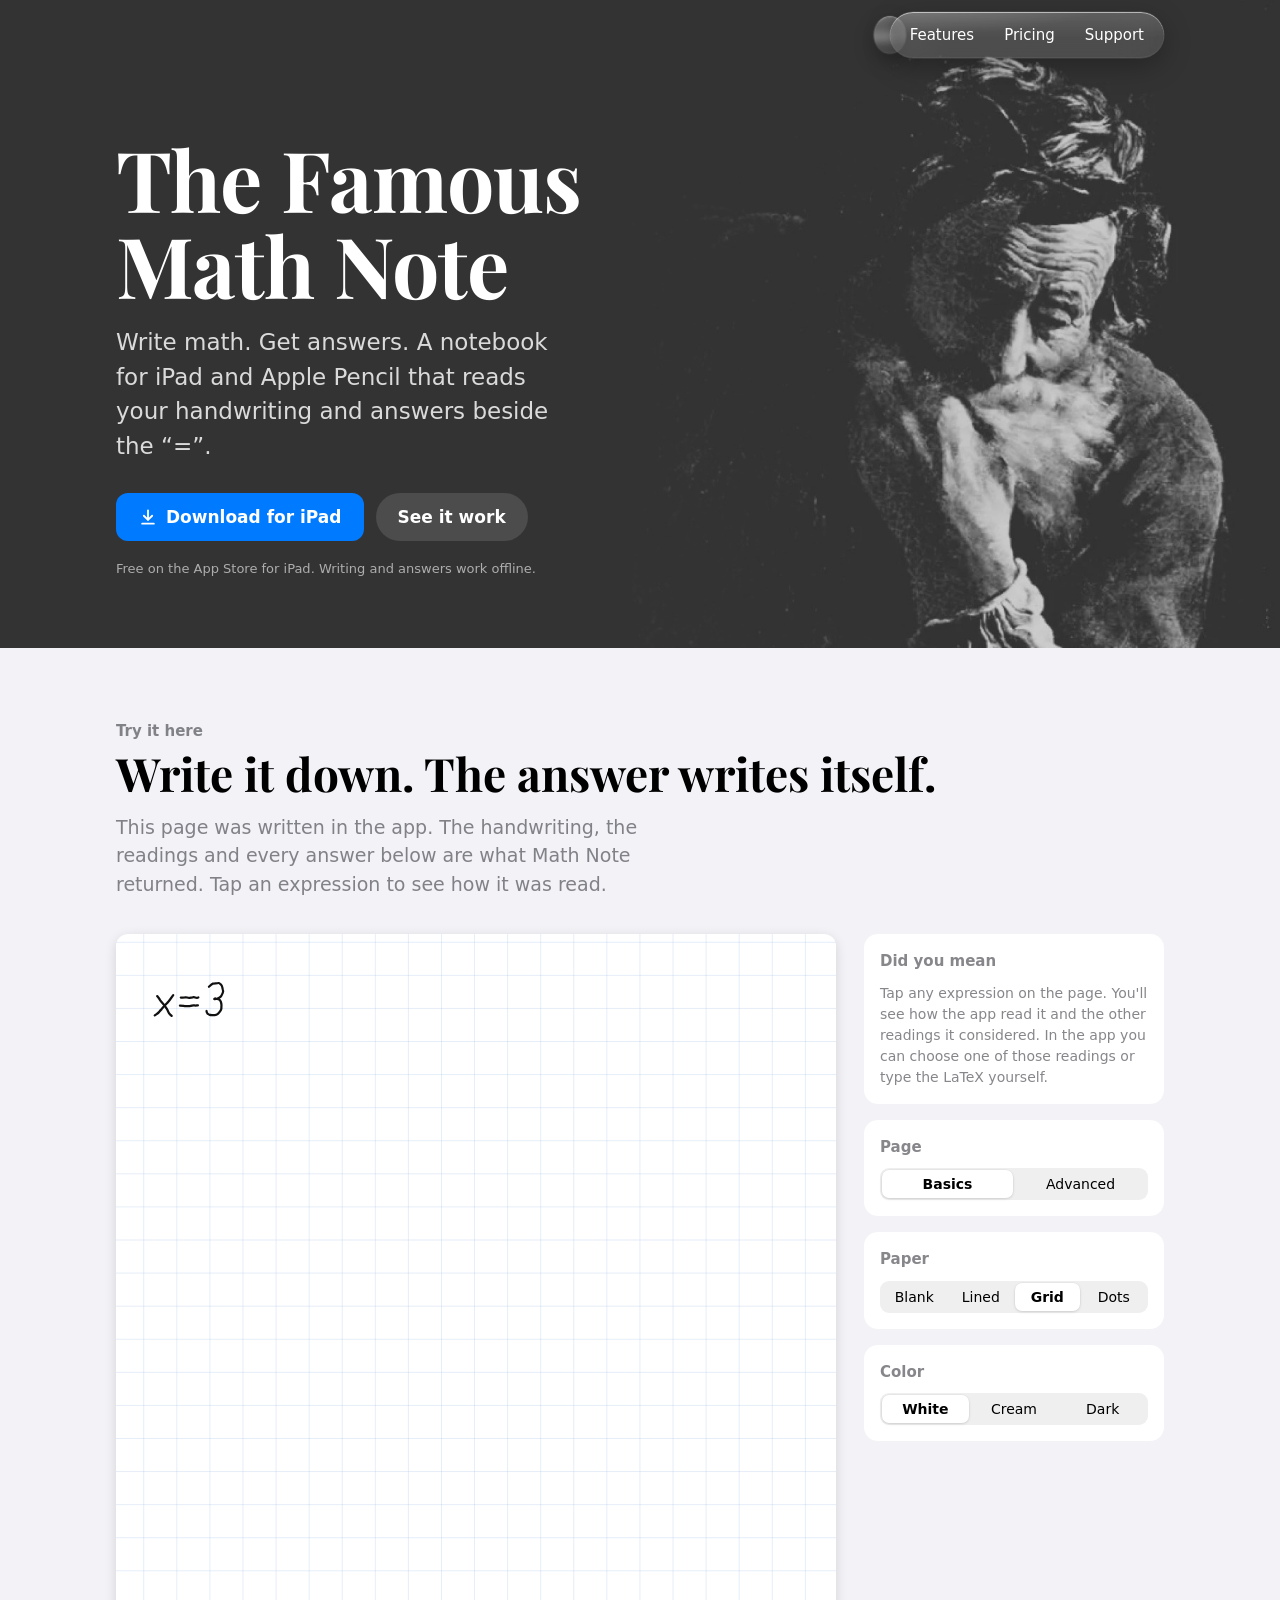
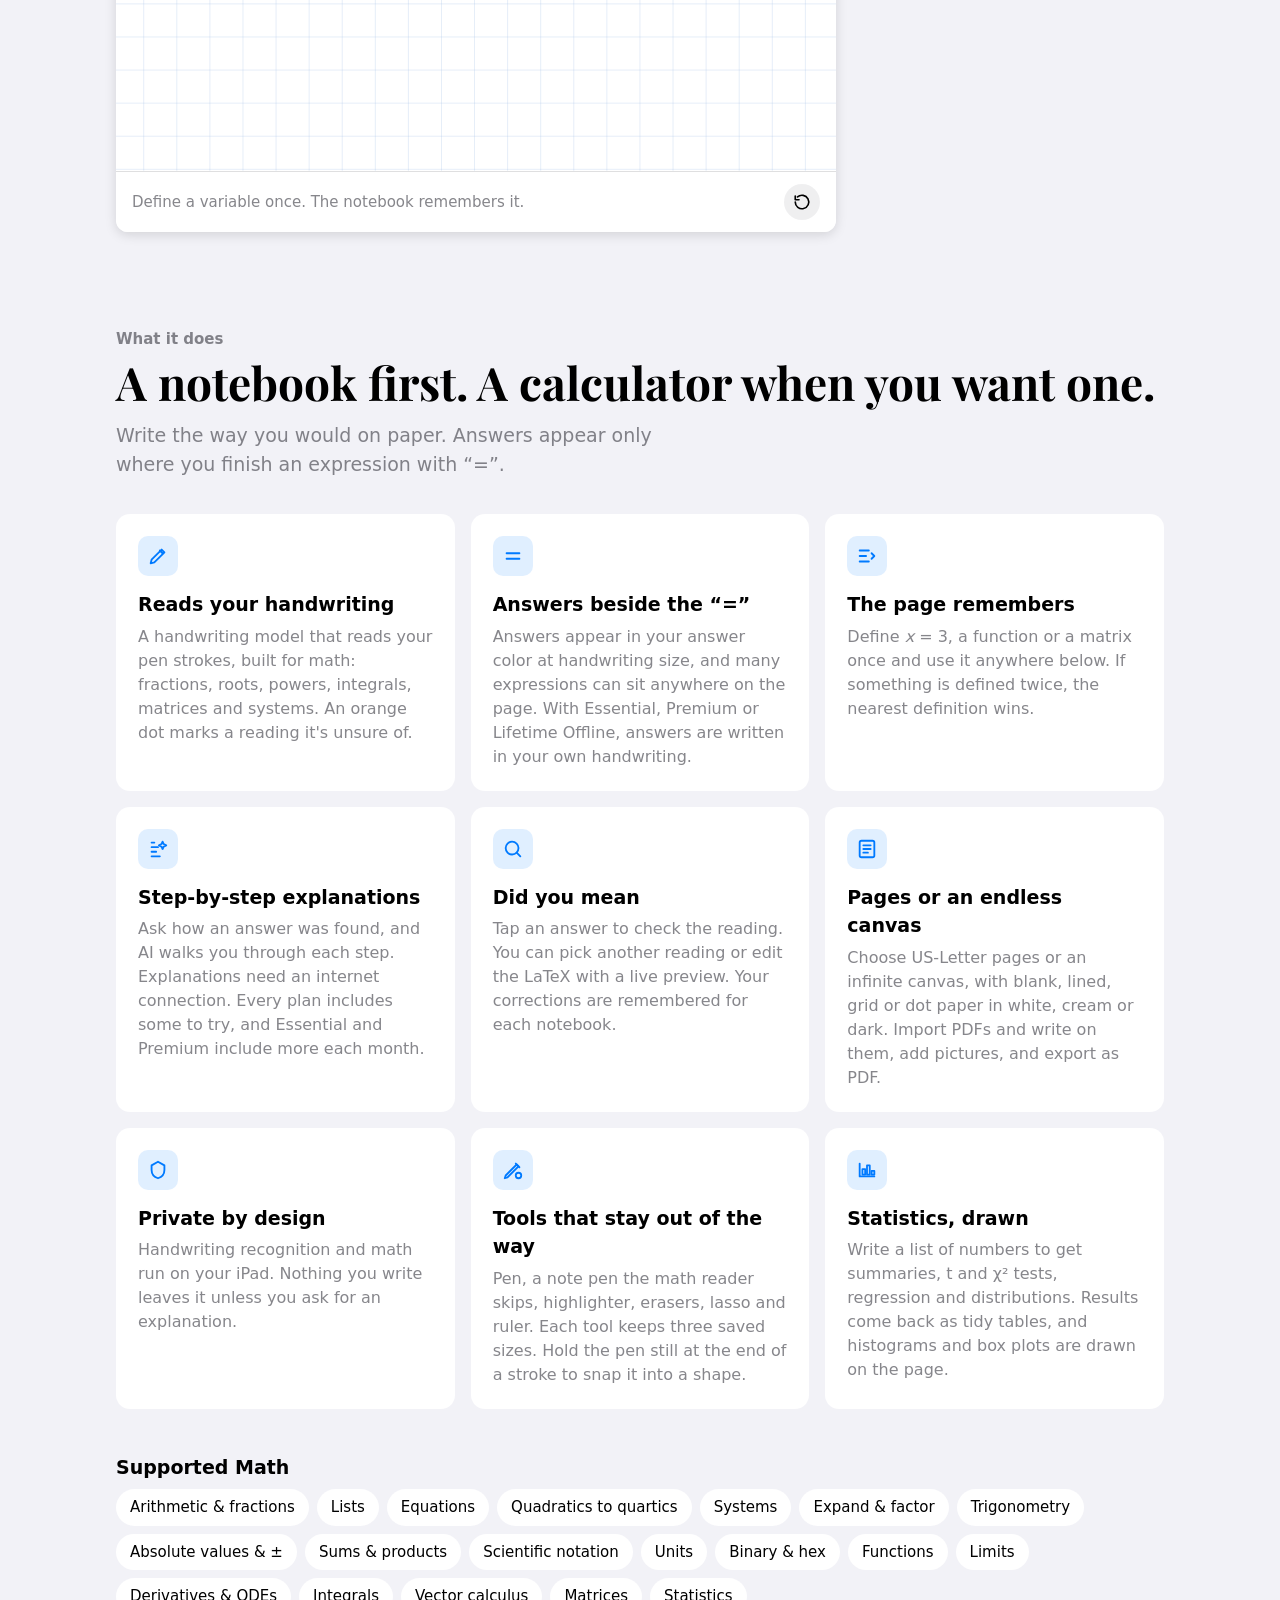
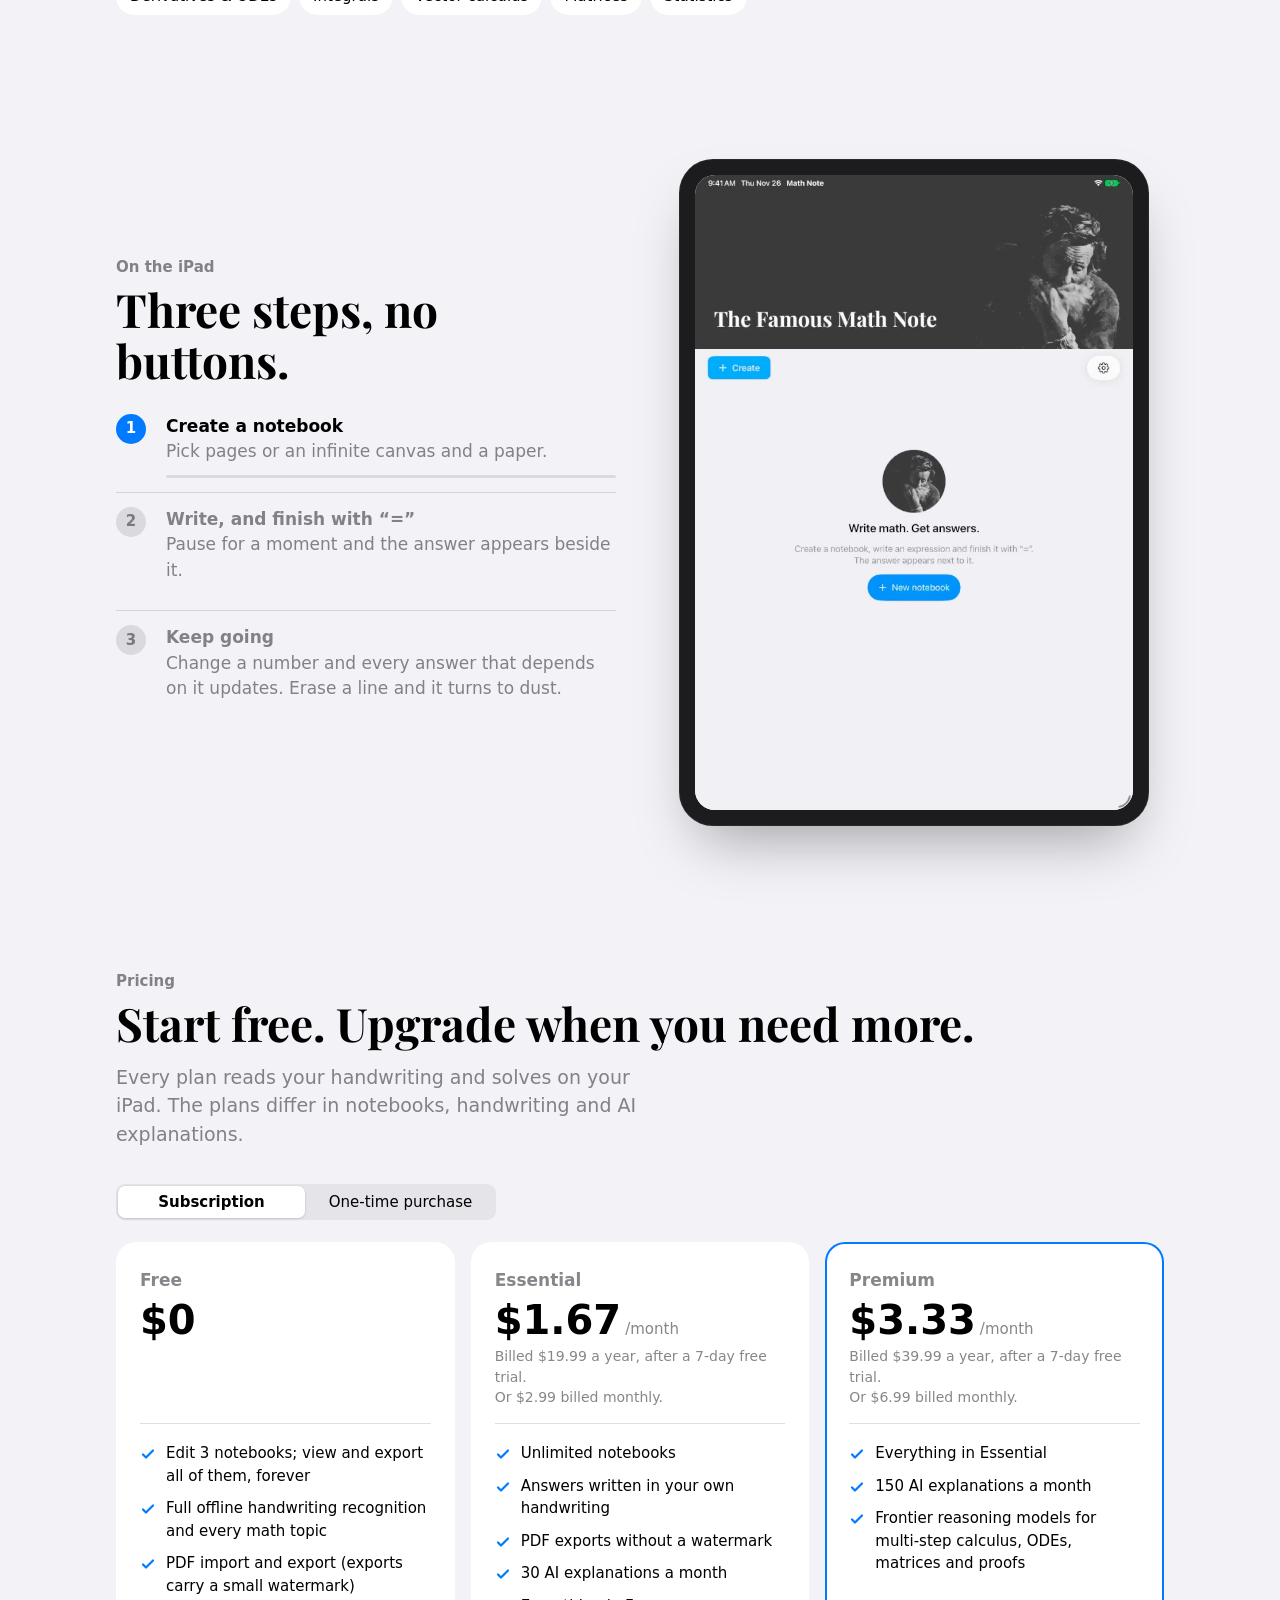
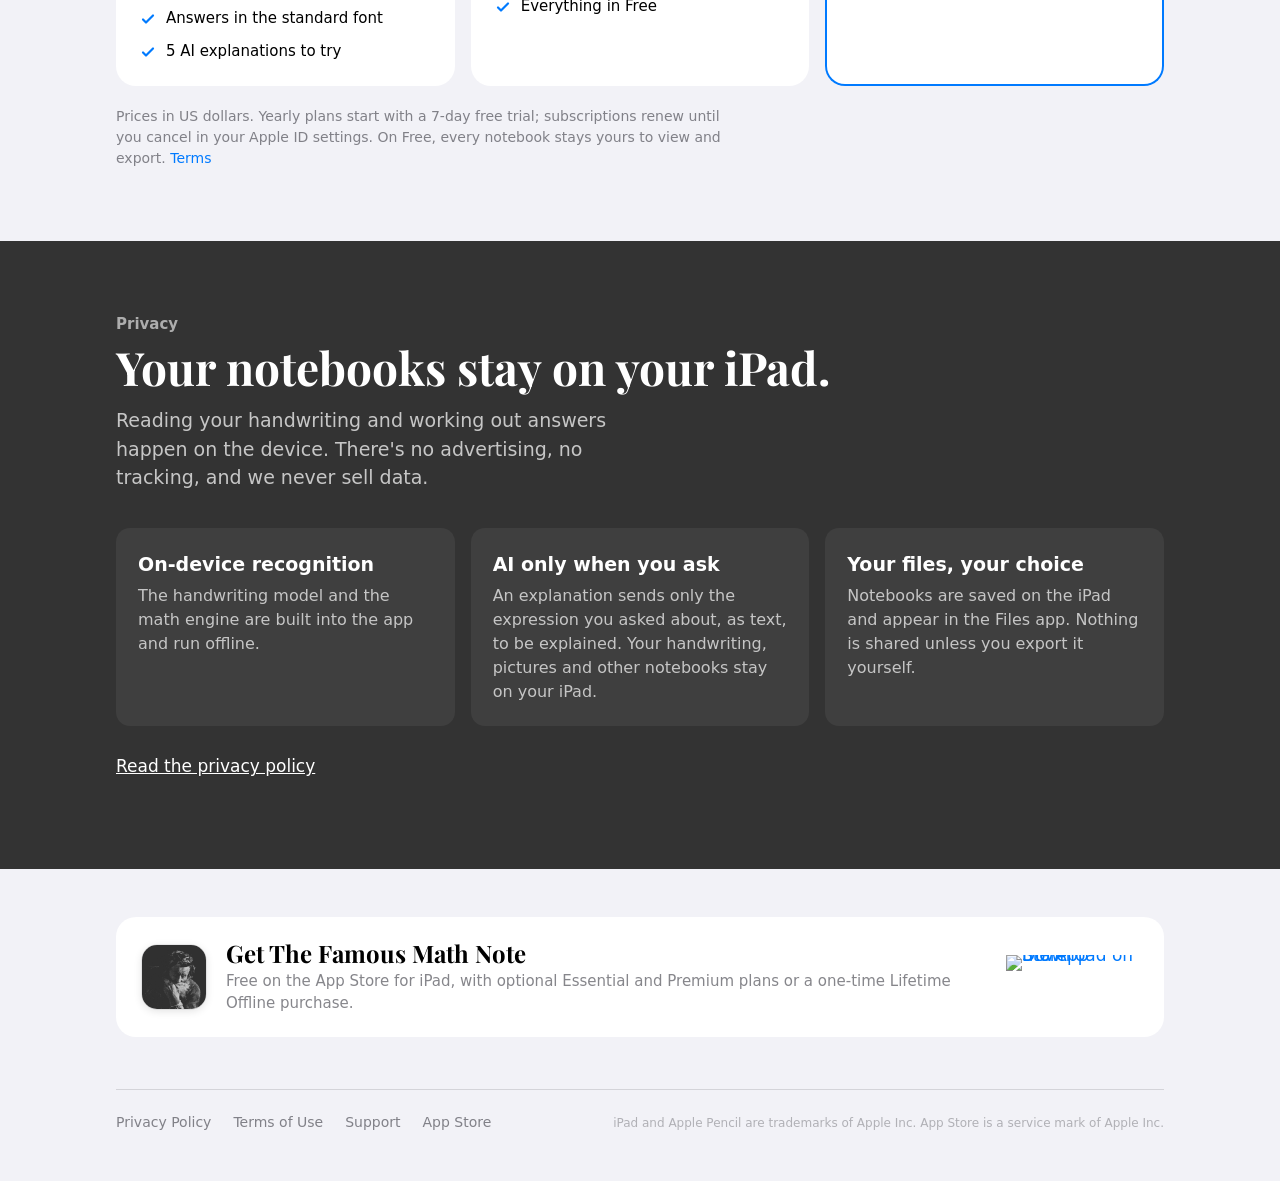
==== commit 3b61008d: "Demo: Basics and Advanced pages; pricing: Subscription and One-time tabs Co-Authored-By: Claude Opus" ====
--- a/index.html
+++ b/index.html
@@ -55,7 +55,7 @@
 
       <div class="demo">
         <div class="sheet" id="sheet" data-color="white">
-          <svg class="page" id="page" viewBox="40 60 740 790" role="img" aria-labelledby="pageTitle">
+          <svg class="page" id="page" viewBox="40 60 740 860" role="img" aria-labelledby="pageTitle">
             <title id="pageTitle">A notebook page with handwritten math and blue answers</title>
             <defs>
               <pattern id="grid" width="34" height="34" patternUnits="userSpaceOnUse">
@@ -68,8 +68,8 @@
                 <circle cx="17" cy="17" r="1.6" fill="var(--rule)"/>
               </pattern>
             </defs>
-            <rect id="paperPattern" x="40" y="60" width="740" height="790" fill="url(#grid)"/>
-            <line id="marginLine" x1="60" y1="60" x2="60" y2="850" stroke="var(--margin)" stroke-width="1.2" visibility="hidden"/>
+            <rect id="paperPattern" x="40" y="60" width="740" height="860" fill="url(#grid)"/>
+            <line id="marginLine" x1="60" y1="60" x2="60" y2="920" stroke="var(--margin)" stroke-width="1.2" visibility="hidden"/>
             <g class="ink" id="ink"></g>
             <g id="answers"></g>
             <g id="hits"></g>
@@ -90,6 +90,13 @@
           <div class="group" id="tapHint">
             <h3>Did you mean</h3>
             <p class="hint">Tap any expression on the page. You'll see how the app read it and the other readings it considered. In the app you can choose one of those readings or type the LaTeX yourself.</p>
+          </div>
+          <div class="group">
+            <h3>Page</h3>
+            <div class="seg" role="group" aria-label="Demo page" id="segPage">
+              <button aria-pressed="true" data-v="0">Basics</button>
+              <button aria-pressed="false" data-v="1">Advanced</button>
+            </div>
           </div>
           <div class="group">
             <h3>Paper</h3>
@@ -200,6 +207,11 @@
       <p class="eyebrow">Pricing</p>
       <h2>Start free. Upgrade when you need more.</h2>
       <p class="sub">Every plan reads your handwriting and solves on your iPad. The plans differ in notebooks, handwriting and AI explanations.</p>
+      <div class="seg price-tabs" role="tablist" aria-label="Purchase type" id="segPrice">
+        <button role="tab" aria-pressed="true" aria-selected="true" aria-controls="priceSub" data-v="priceSub">Subscription</button>
+        <button role="tab" aria-pressed="false" aria-selected="false" aria-controls="priceOnce" data-v="priceOnce">One-time purchase</button>
+      </div>
+      <div id="priceSub" role="tabpanel">
       <div class="plans">
         <div class="plan">
           <h3>Free</h3>
@@ -236,6 +248,9 @@
           </ul>
         </div>
       </div>
+      <p class="plan-note">Prices in US dollars. Yearly plans start with a 7-day free trial; subscriptions renew until you cancel in your Apple ID settings. On Free, every notebook stays yours to view and export. <a href="terms.html#subscriptions">Terms</a></p>
+      </div>
+      <div id="priceOnce" role="tabpanel" hidden>
       <div class="plan lifetime">
         <div>
           <h3>Lifetime Offline</h3>
@@ -250,7 +265,8 @@
           <li>10 starter AI explanations (no monthly explanations)</li>
         </ul>
       </div>
-      <p class="plan-note">Prices in US dollars. Yearly plans start with a 7-day free trial; subscriptions renew until you cancel in your Apple ID settings. On Free, every notebook stays yours to view and export. <a href="terms.html#subscriptions">Terms</a></p>
+      <p class="plan-note">Price in US dollars. Pay once and keep it: no subscription, nothing renews. <a href="terms.html">Terms</a></p>
+      </div>
     </div>
   </section>
 
@@ -299,6 +315,20 @@
 <script src="demo-data.js" defer></script>
 <script src="demo.js" defer></script>
 <script src="nav.js" defer></script>
+<script>
+  // pricing: Subscription / One-time purchase, a segmented control like the paper colors
+  (function () {
+    var seg = document.getElementById("segPrice");
+    seg.addEventListener("click", function (e) {
+      var b = e.target.closest("button"); if (!b) return;
+      seg.querySelectorAll("button").forEach(function (x) {
+        var on = x === b;
+        x.setAttribute("aria-pressed", on); x.setAttribute("aria-selected", on);
+        document.getElementById(x.dataset.v).hidden = !on;
+      });
+    });
+  })();
+</script>
 <script src="steps.js" defer></script>
 </body>
 </html>
--- a/style.css
+++ b/style.css
@@ -372,7 +372,7 @@
 .sheet[data-color="white"] { --paper: #ffffff; --rule: rgba(158, 189, 230, 0.55); --margin: rgba(230, 89, 89, 0.45); --ink: #111; }
 
 .answer { fill: var(--blue); font-family: var(--hand); opacity: 0; transition: opacity 0.45s ease; }
-.answer line { stroke: var(--blue); stroke-width: 2.4; stroke-linecap: round; }
+.answer line, .answer polyline { stroke: var(--blue); stroke-width: 2.4; stroke-linecap: round; stroke-linejoin: round; }
 .answer.on { opacity: 1; }
 .dot { fill: var(--orange); opacity: 0; transition: opacity 0.45s ease; }
 .dot.on { opacity: 1; }
@@ -579,12 +579,14 @@
   .plans > .plan { display: grid; grid-row: span 4; grid-template-rows: subgrid; row-gap: 0; }
 }
 .plan.lifetime .price-note { min-height: 0; }
-.plan.lifetime { margin-top: 16px; display: grid; grid-template-columns: minmax(220px, 280px) 1fr; gap: 8px 32px; align-items: start; }
+.plan.lifetime { margin-top: 0; display: grid; grid-template-columns: minmax(220px, 280px) 1fr; gap: 8px 32px; align-items: start; }
 .plan.lifetime ul { border-top: 0; padding-top: 4px; }
 @media (max-width: 860px) {
   .plan.lifetime { grid-template-columns: minmax(0, 1fr); }
   .plan.lifetime ul { border-top: 1px solid var(--separator); padding-top: 18px; }
 }
+.price-tabs { width: min(100%, 380px); margin: 0 0 22px; }
+.price-tabs button { font-size: 15px; padding: 7px 10px; }
 .plan-note { margin: 20px 0 0; font-size: 14px; color: var(--text-2); max-width: 70ch; }
 #pricing { scroll-margin-top: 10px; }
 .doc h2, .doc [id] { scroll-margin-top: 80px; }
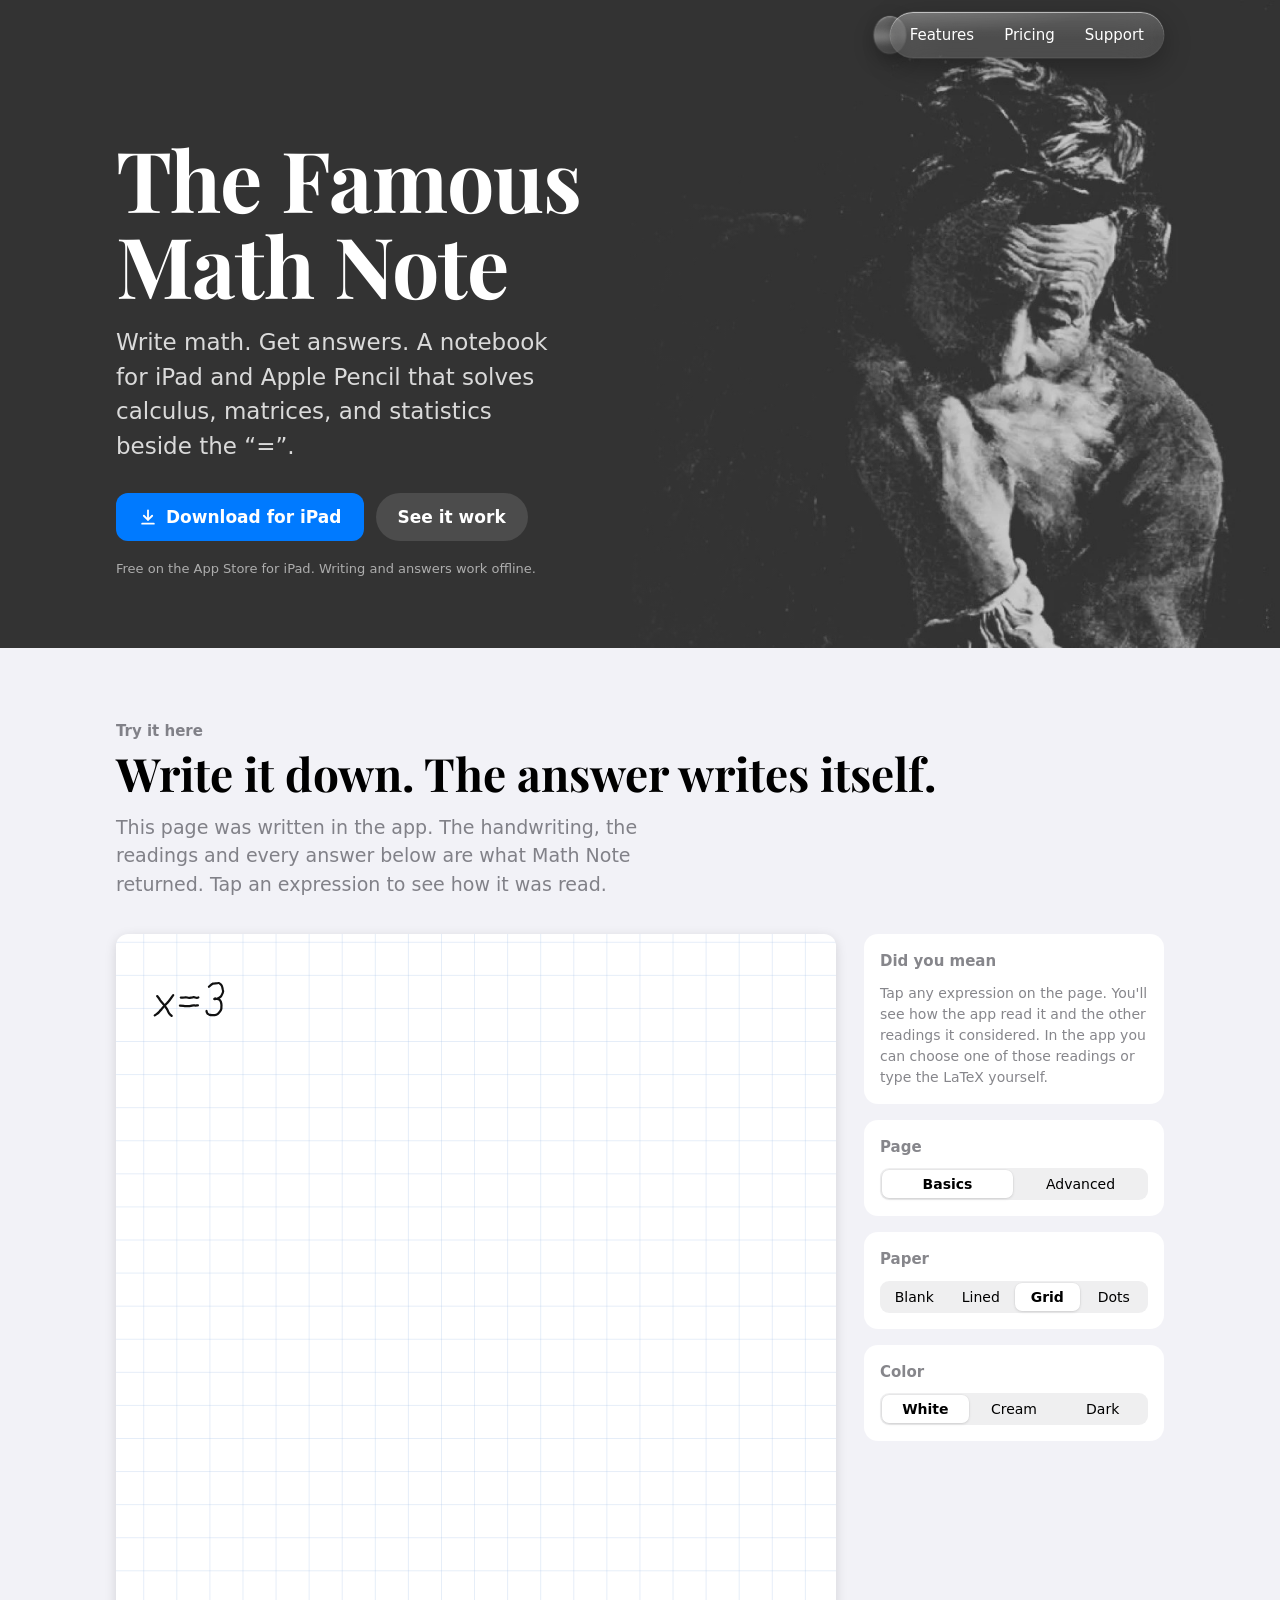
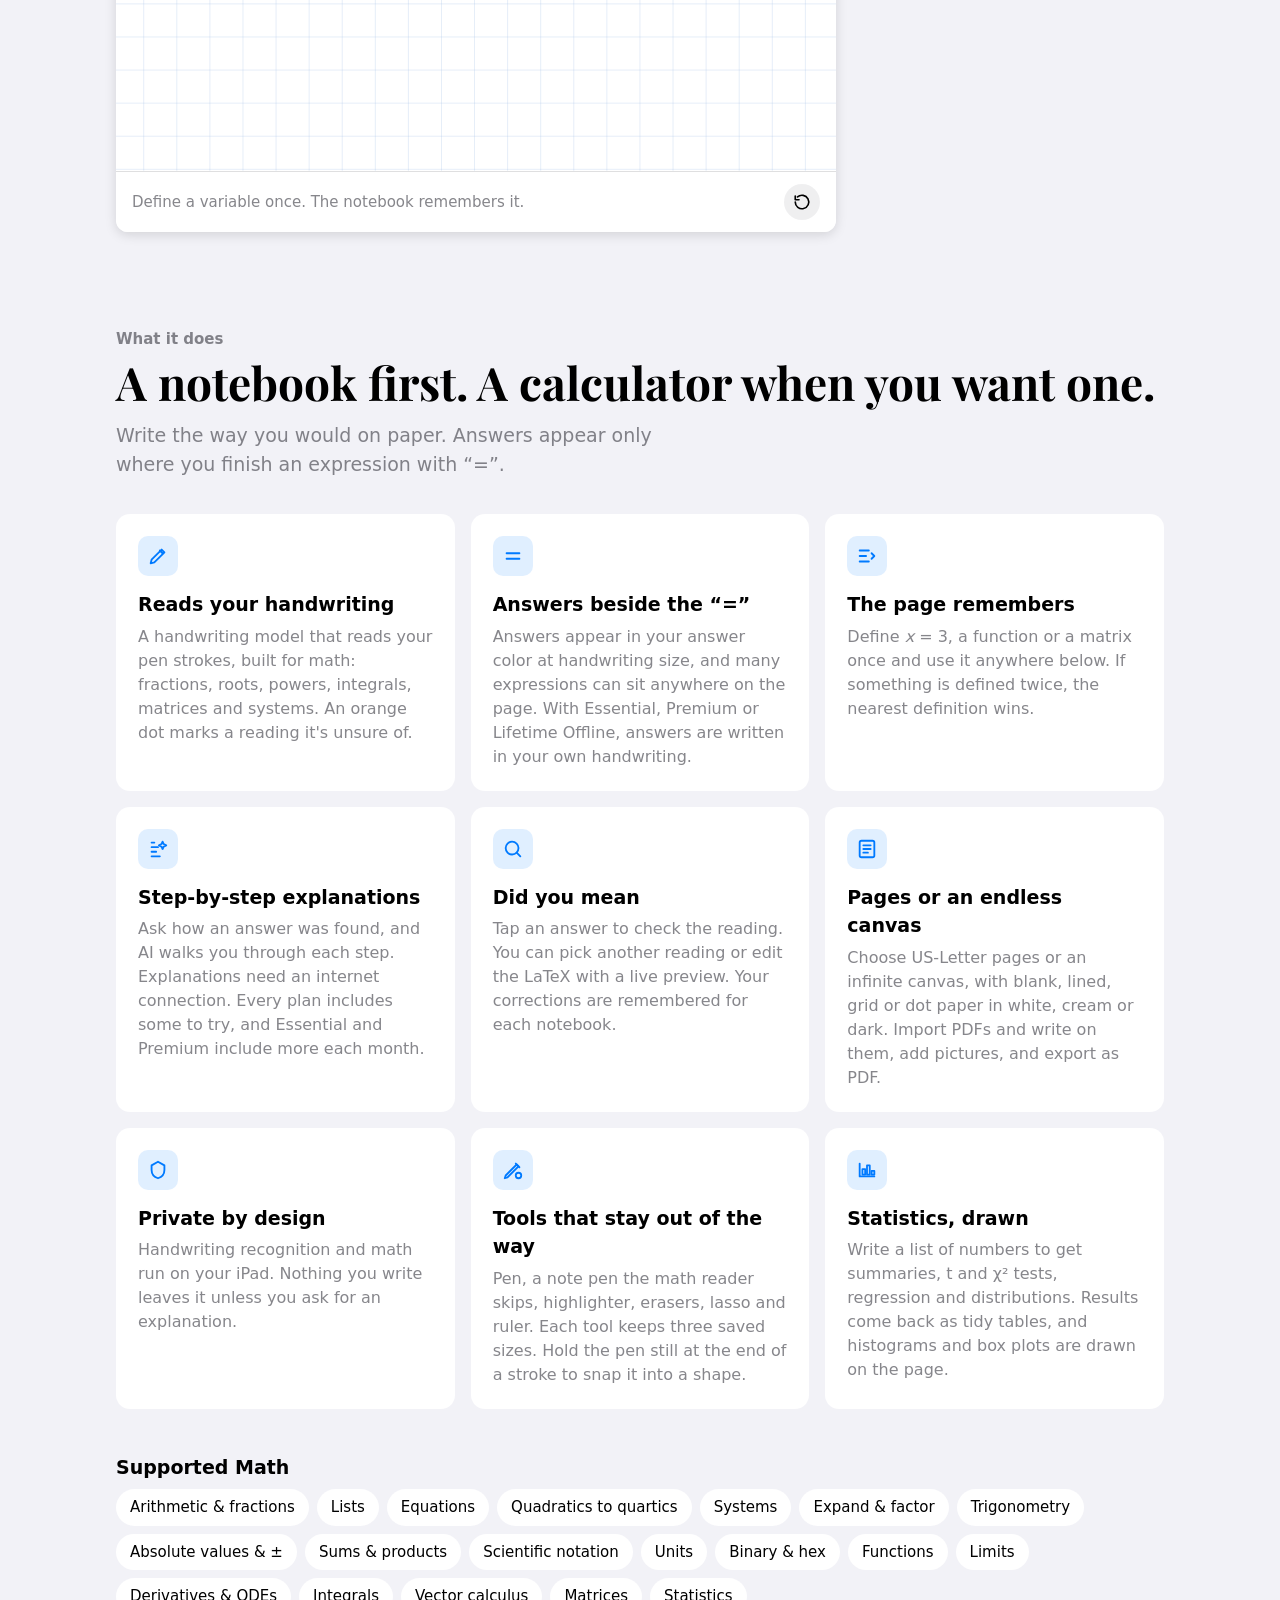
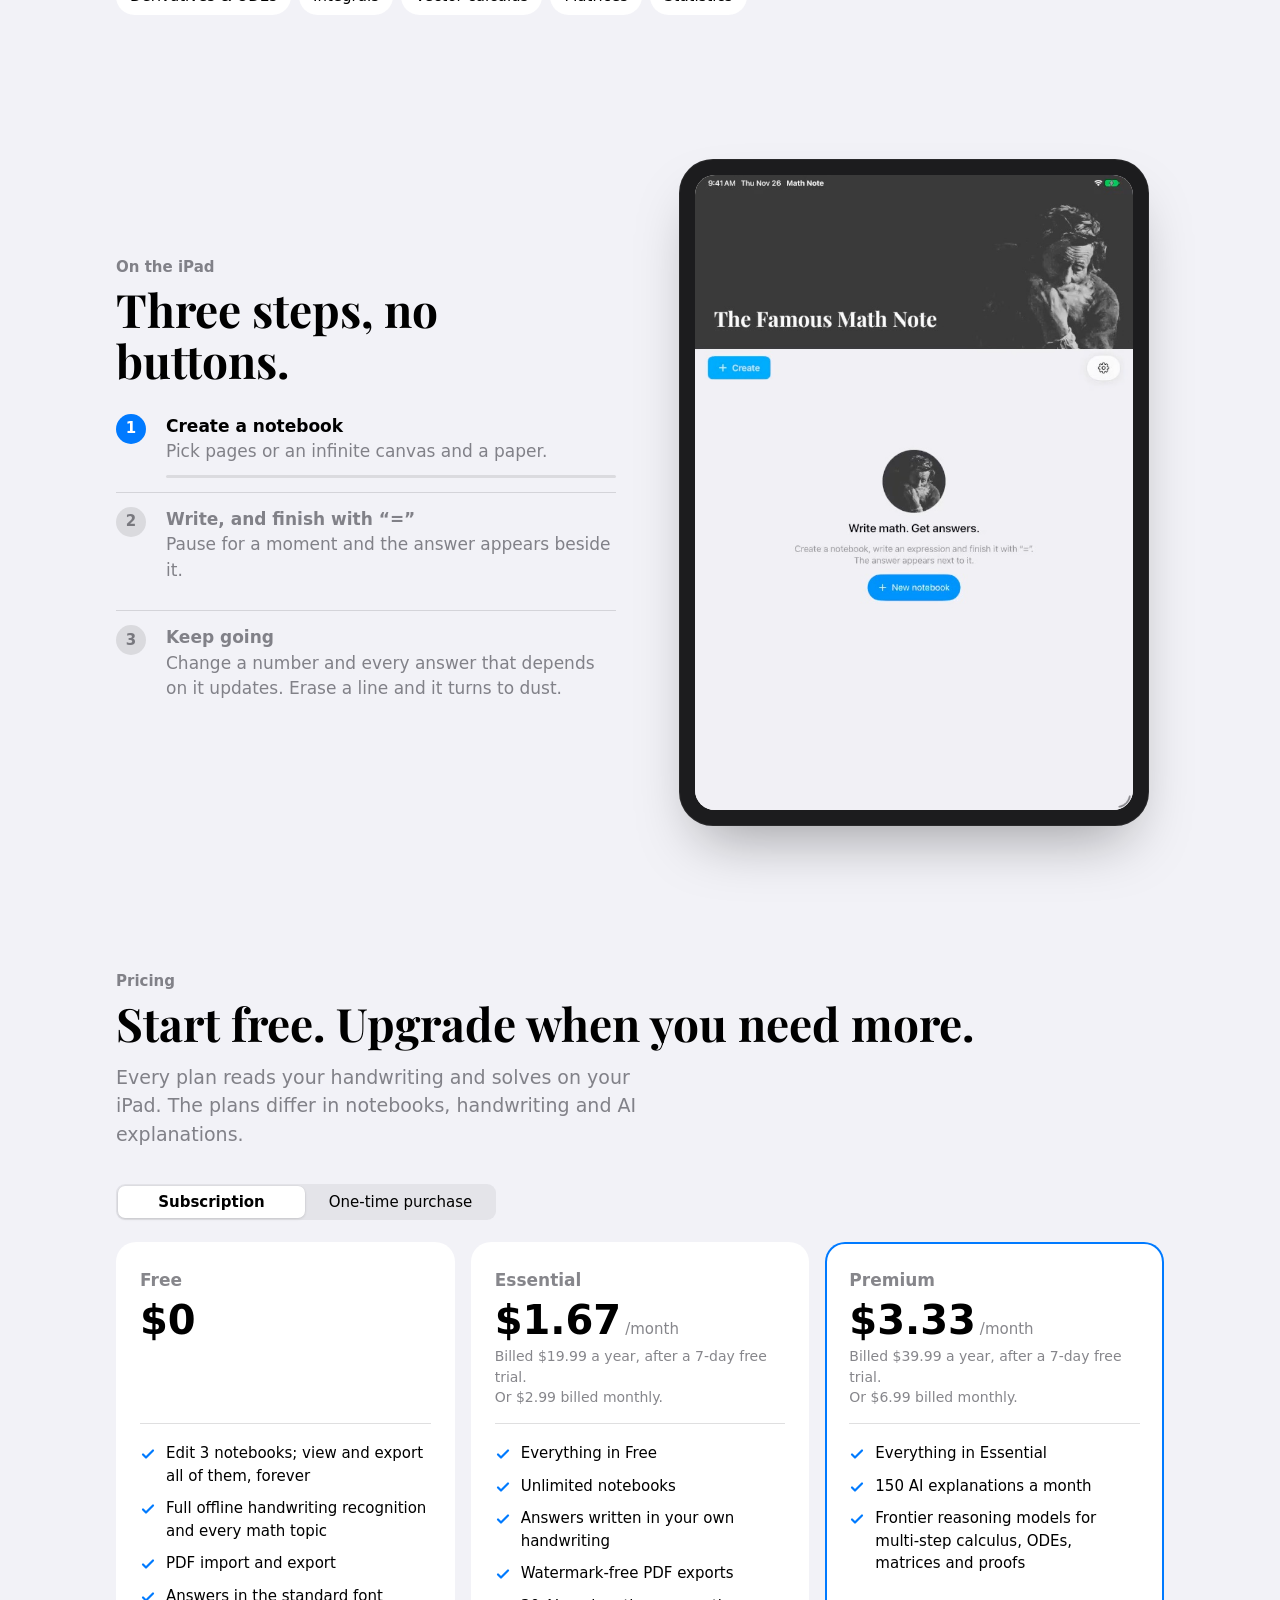
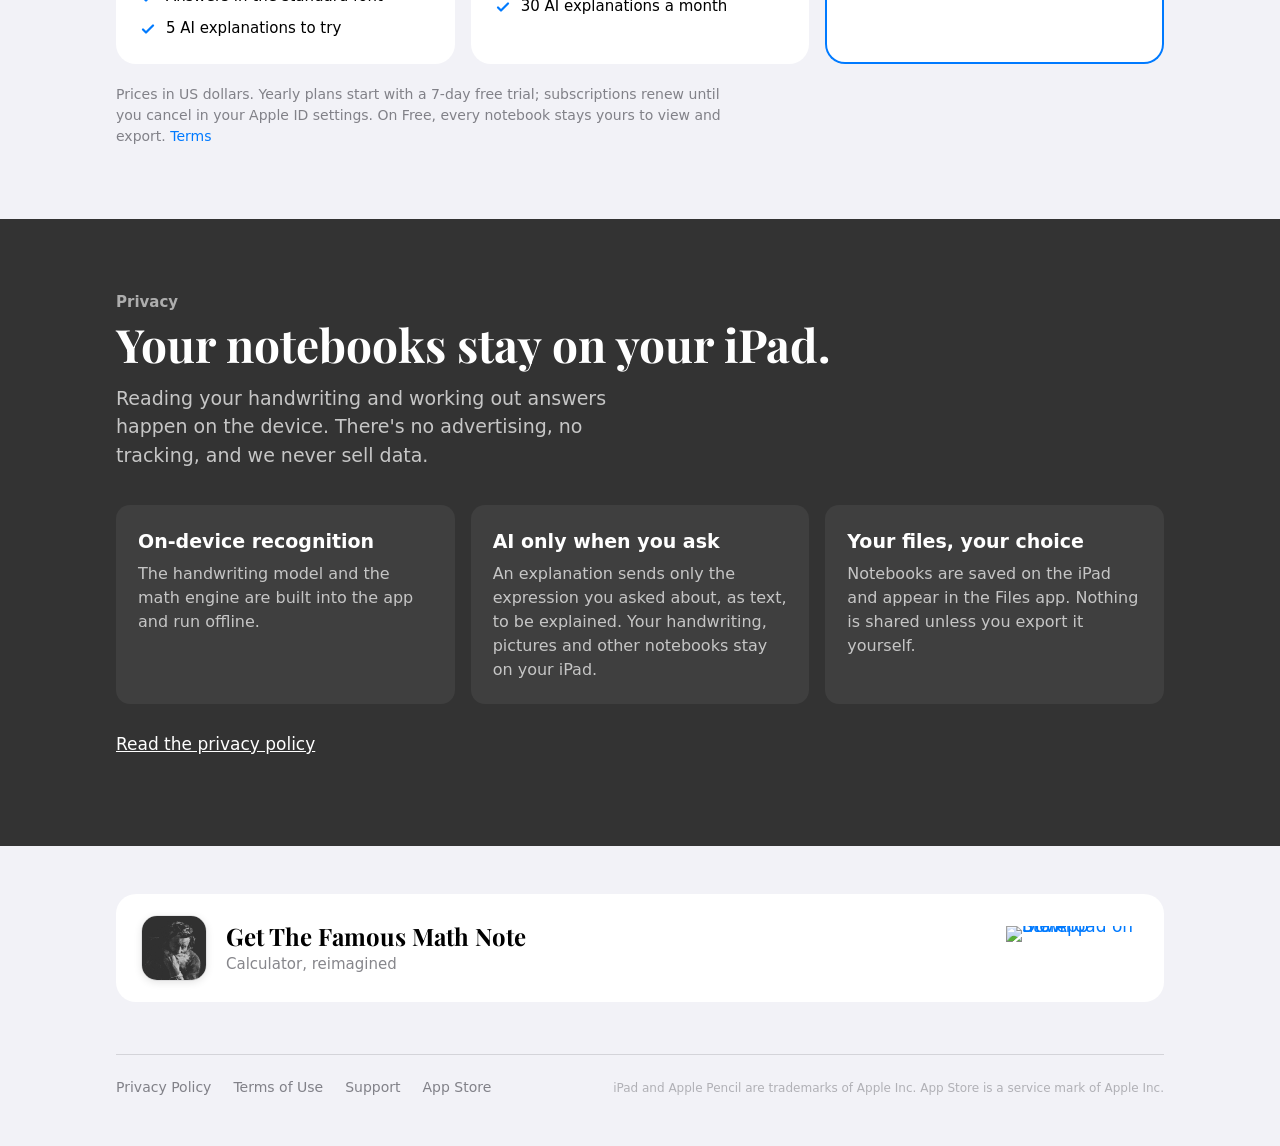
==== commit 1af63f0e: "Calculator, reimagined; pricing and demo updates Co-Authored-By: Claude Opus 5.5 <noreply@anthropic." ====
--- a/index.html
+++ b/index.html
@@ -33,7 +33,7 @@
   </div>
   <div class="wrap hero">
     <h1>The Famous Math Note</h1>
-    <p class="lede">Write math. Get answers. A notebook for iPad and Apple Pencil that reads your handwriting and answers beside the “=”.</p>
+    <p class="lede">Write math. Get answers. A notebook for iPad and Apple Pencil that solves calculus, matrices, and statistics beside the “=”.</p>
     <div class="buttons">
       <a class="btn" href="#download" id="store">
         <svg viewBox="0 0 24 24" fill="none" stroke="currentColor" stroke-width="2.2" stroke-linecap="round" stroke-linejoin="round" aria-hidden="true"><path d="M12 4v11"/><path d="M7 10.5l5 5 5-5"/><path d="M5 20h14"/></svg>
@@ -220,7 +220,7 @@
           <ul>
             <li>Edit 3 notebooks; view and export all of them, forever</li>
             <li>Full offline handwriting recognition and every math topic</li>
-            <li>PDF import and export (exports carry a small watermark)</li>
+            <li>PDF import and export</li>
             <li>Answers in the standard font</li>
             <li>5 AI explanations to try</li>
           </ul>
@@ -230,11 +230,11 @@
           <p class="price"><b>$1.67</b><span>/month</span></p>
           <p class="price-note">Billed $19.99 a year, after a 7-day free trial.<br>Or $2.99 billed monthly.</p>
           <ul>
+            <li>Everything in Free</li>
             <li>Unlimited notebooks</li>
             <li>Answers written in your own handwriting</li>
-            <li>PDF exports without a watermark</li>
+            <li>Watermark-free PDF exports</li>
             <li>30 AI explanations a month</li>
-            <li>Everything in Free</li>
           </ul>
         </div>
         <div class="plan top">
@@ -291,7 +291,7 @@
         <img class="get-icon" src="assets/logo.png" alt="" width="72" height="72">
         <div class="get-text">
           <h2>Get The Famous Math Note</h2>
-          <p>Free on the App Store for iPad, with optional Essential and Premium plans or a one-time Lifetime Offline purchase.</p>
+          <p>Calculator, reimagined</p>
         </div>
         <a class="store-badge" href="https://apps.apple.com/app/id0000000000"><img src="https://toolbox.marketingtools.apple.com/api/v2/badges/download-on-the-app-store/black/en-us" alt="Download on the App Store" width="150" height="50"></a>
       </div>
